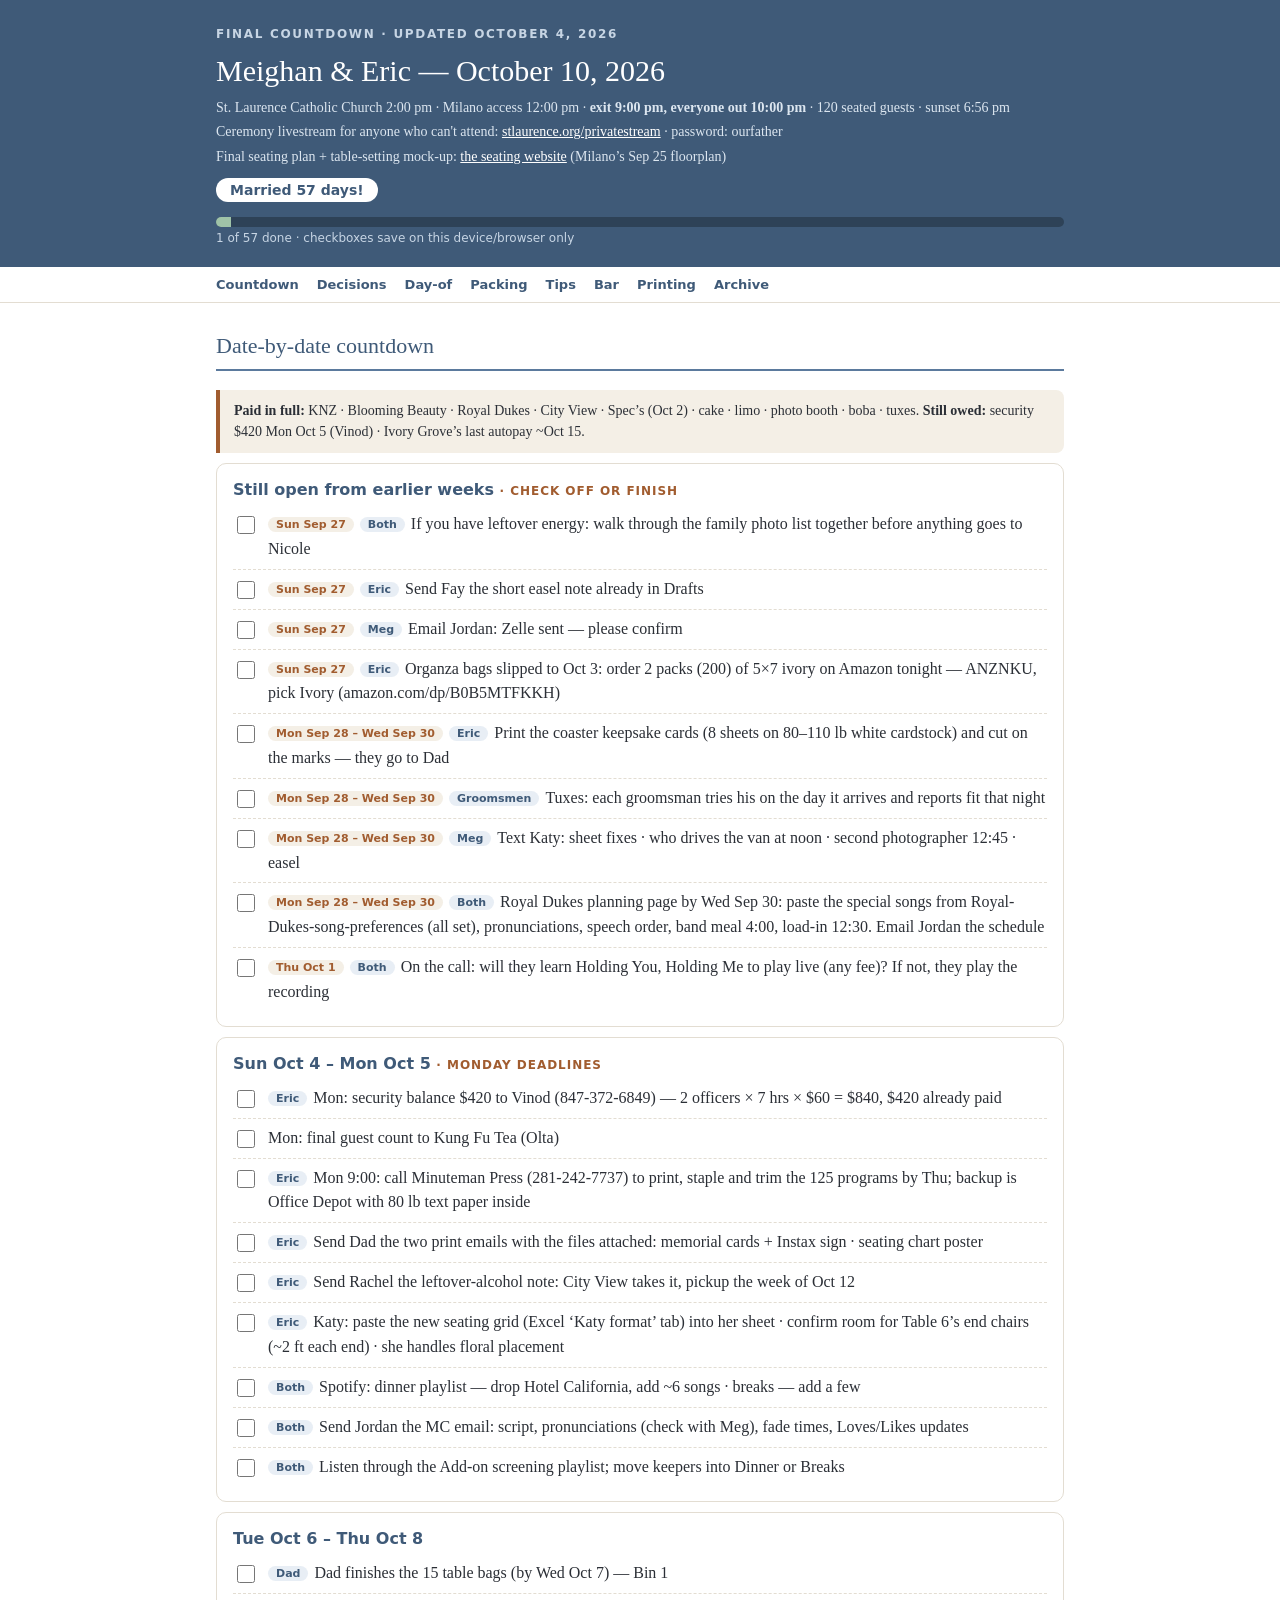
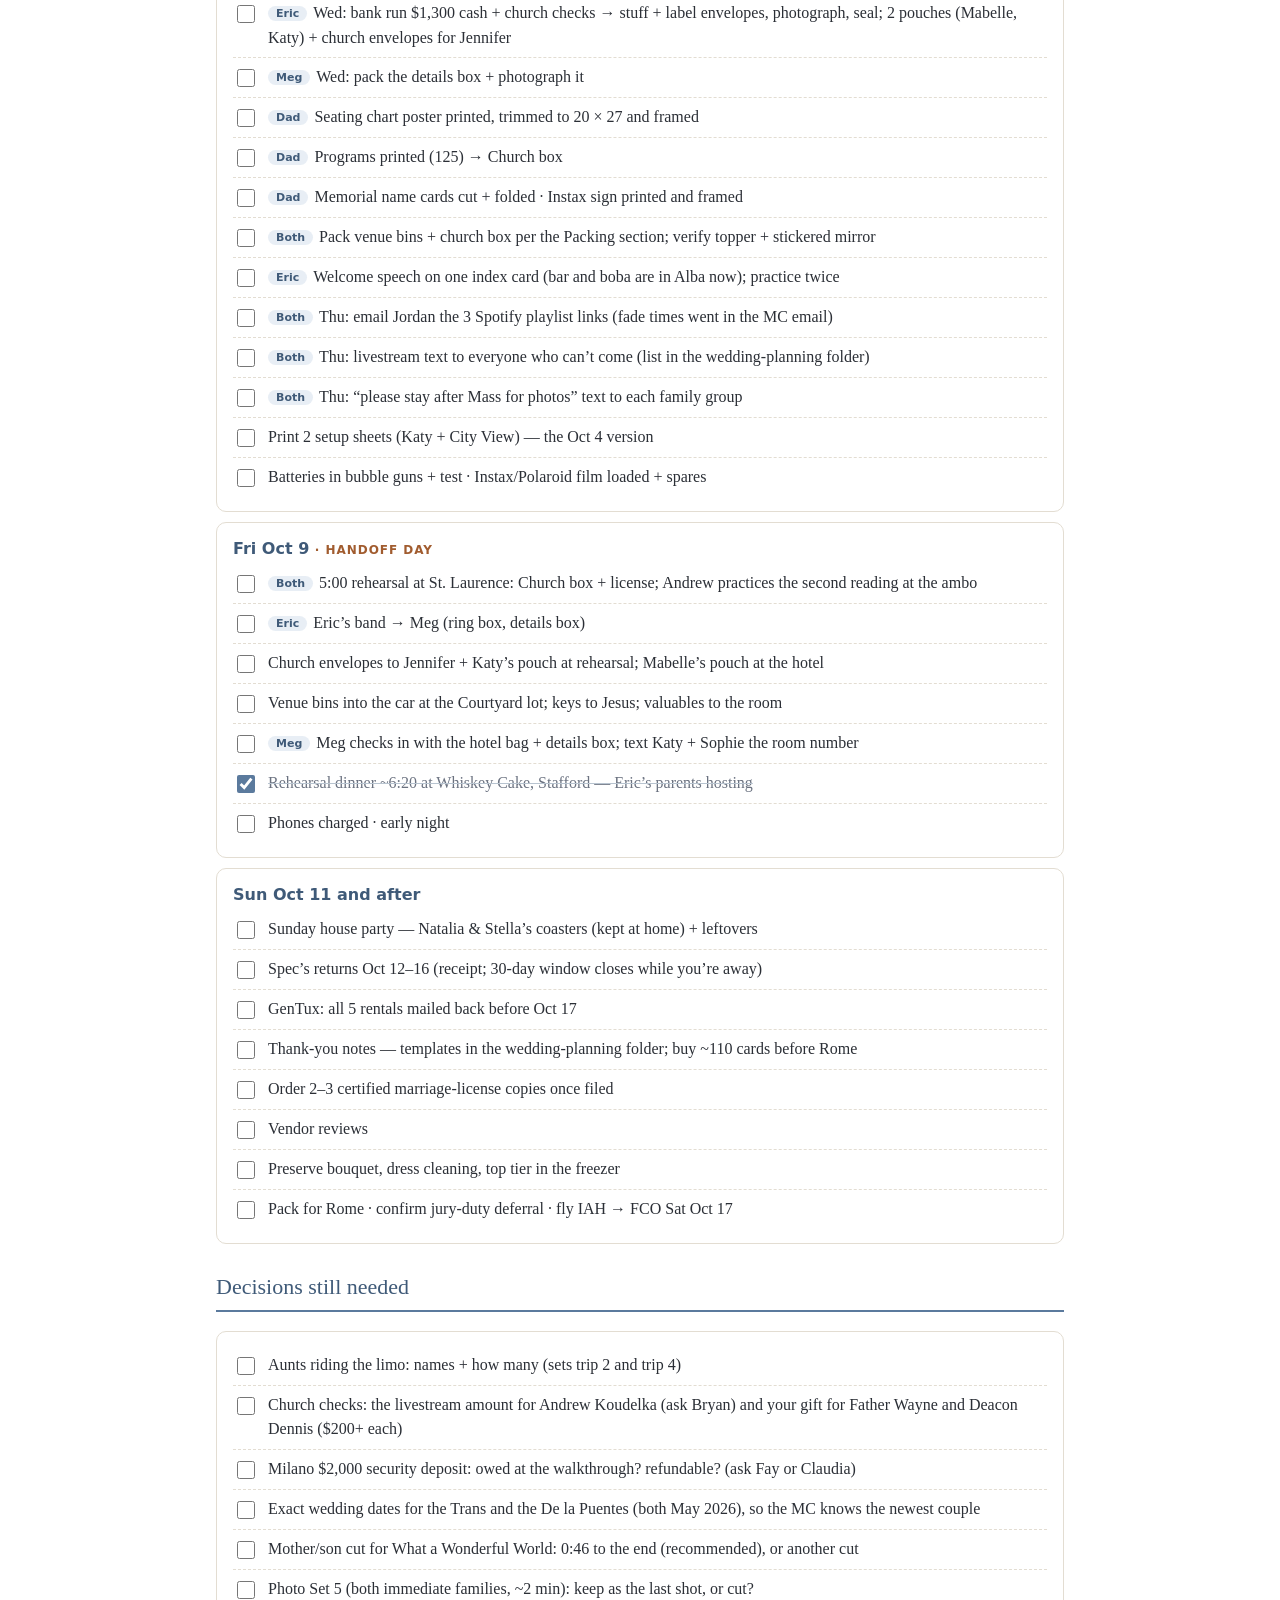
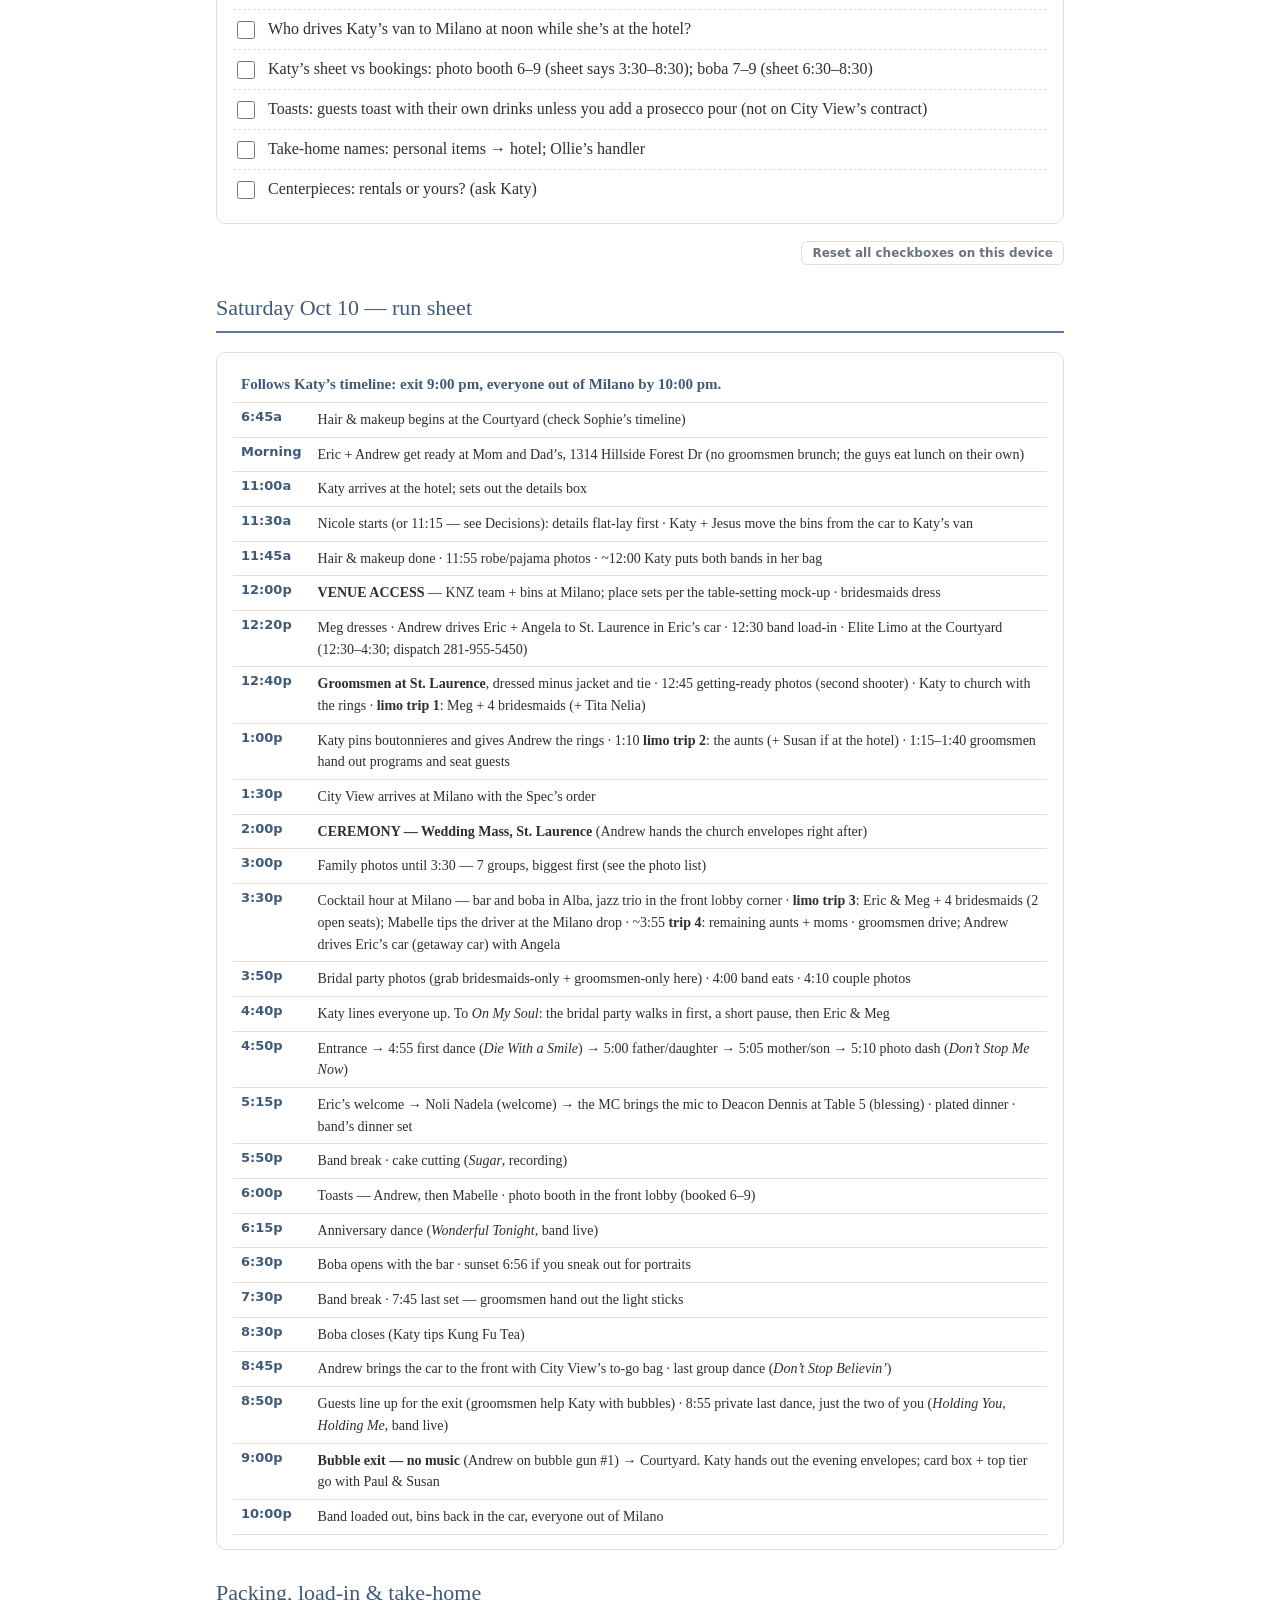
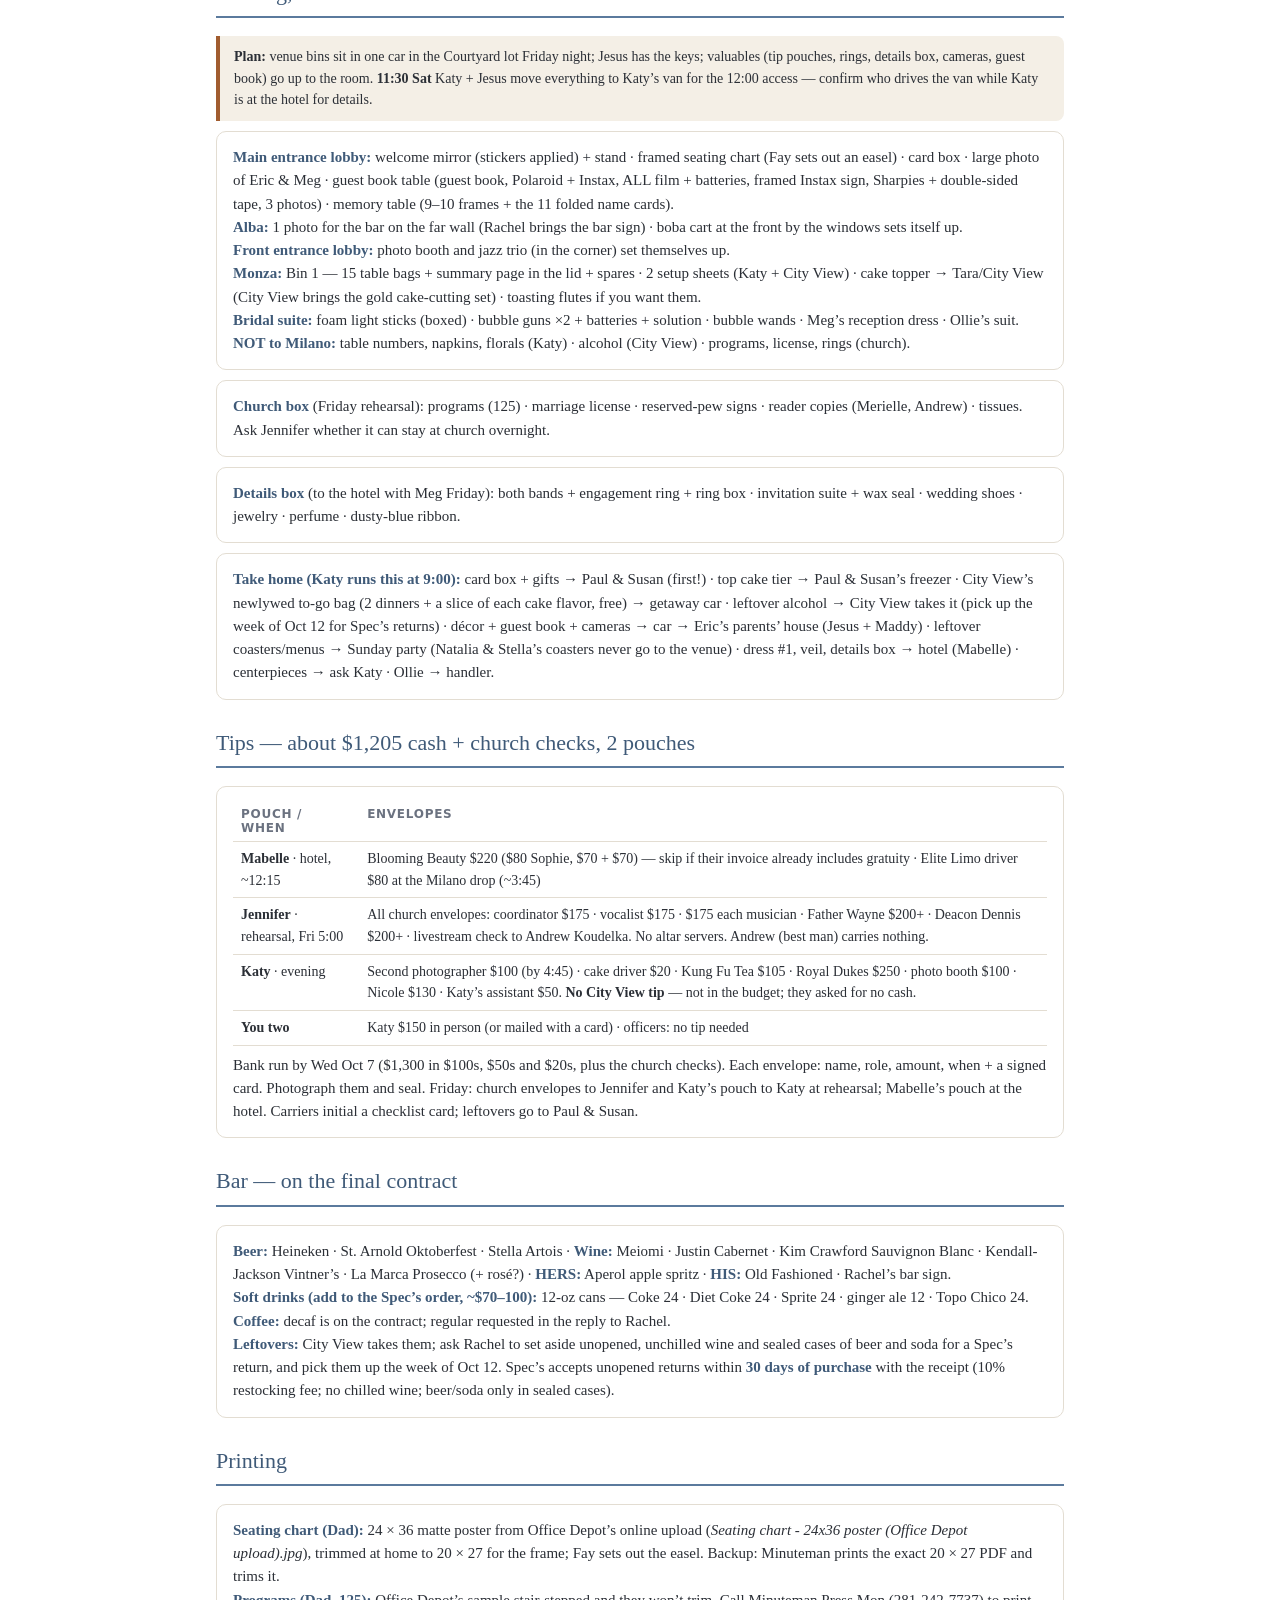
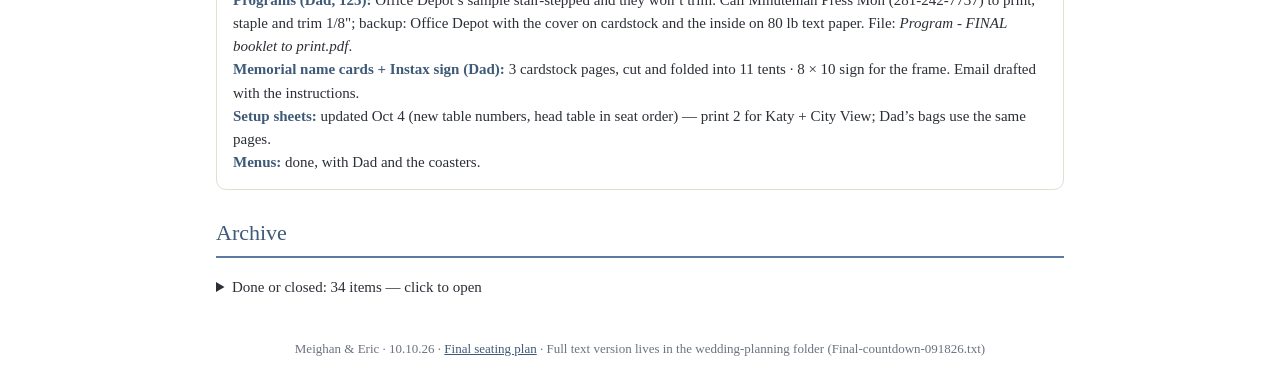
==== countdown.html @ ff3d7d37 "Countdown: entrance in two parts; Noli then Deacon Dennis for the blessing. Co-authored-by: Cursor <" ====
<!doctype html>
<html lang="en">
<head>
<meta charset="utf-8">
<meta name="viewport" content="width=device-width, initial-scale=1">
<meta name="robots" content="noindex">
<title>Final Countdown · Meighan &amp; Eric · 10.10.26</title>
<style>
:root{--blue:#5b7a9d;--blue-d:#3f5a78;--blue-l:#e8eef5;--ink:#2b2f36;--mut:#6b7280;--bg:#fff;--card:#fff;--ok:#3e7d55;--warn:#a15c2f;--line:#e3ddd2}
*{box-sizing:border-box}
body{margin:0;font:16px/1.55 Georgia,'Times New Roman',serif;color:var(--ink);background:var(--bg)}
.wrap{max-width:880px;margin:0 auto;padding:0 16px}
header{background:var(--blue-d);color:#fff;padding:28px 0 22px}
header .eyebrow{font:600 12px/1 system-ui,sans-serif;letter-spacing:.14em;text-transform:uppercase;color:#c7d5e4}
header h1{margin:.25em 0 .1em;font-weight:normal;font-size:30px}
header p{margin:.2em 0;color:#dce6f0;font-size:14px}
header a{color:#fff}
.days{display:inline-block;background:#fff;color:var(--blue-d);border-radius:20px;padding:4px 14px;font:700 14px system-ui,sans-serif;margin-top:8px}
.progress{background:#2e4257;border-radius:8px;height:10px;margin-top:14px;overflow:hidden}
.progress i{display:block;height:100%;background:#9fc3a8;width:0;transition:width .3s}
.pnote{font:12px system-ui,sans-serif;color:#c7d5e4;margin-top:4px}
nav{position:sticky;top:0;background:#fff;border-bottom:1px solid var(--line);z-index:5;overflow-x:auto;white-space:nowrap}
nav .wrap{display:flex;gap:18px;padding:10px 16px}
nav a{font:600 13px system-ui,sans-serif;color:var(--blue-d);text-decoration:none}
section{margin:26px 0}
h2{font-weight:normal;font-size:22px;color:var(--blue-d);border-bottom:2px solid var(--blue);padding-bottom:6px}
h2 .due{font:600 12px system-ui,sans-serif;color:var(--mut);margin-left:8px;letter-spacing:.05em}
.card{background:var(--card);border:1px solid var(--line);border-radius:10px;padding:14px 16px;margin:10px 0}
.item{display:flex;gap:10px;align-items:flex-start;padding:7px 0;border-bottom:1px dashed var(--line)}
.item:last-child{border-bottom:0}
.item input{margin-top:4px;width:18px;height:18px;accent-color:var(--blue);flex:none}
.item label{cursor:pointer}
.item.done label{color:var(--mut);text-decoration:line-through;text-decoration-color:#b8c4d0}
.item .who{display:inline-block;background:var(--blue-l);color:var(--blue-d);font:600 11px system-ui,sans-serif;border-radius:10px;padding:1px 8px;margin-right:6px;vertical-align:1px}
.info{font-size:15px}
.info b{color:var(--blue-d)}
.note{background:#f4efe6;border-left:4px solid var(--warn);padding:10px 14px;border-radius:0 8px 8px 0;font-size:14px;margin:10px 0}
.resolved{color:var(--ok);font-weight:600}
table{width:100%;border-collapse:collapse;font-size:14px}
td,th{text-align:left;padding:6px 8px;border-bottom:1px solid var(--line);vertical-align:top}
th{font:600 12px system-ui,sans-serif;text-transform:uppercase;letter-spacing:.06em;color:var(--mut)}
.time{font:700 13px system-ui,sans-serif;color:var(--blue-d);white-space:nowrap}
footer{margin:40px 0 30px;color:var(--mut);font-size:13px;text-align:center}
footer a{color:var(--blue-d)}
.reset{font:600 12px system-ui,sans-serif;color:var(--mut);background:none;border:1px solid var(--line);border-radius:6px;padding:4px 10px;cursor:pointer}
@media print{nav,.reset{display:none}body{background:#fff}}
</style>
</head>
<body>
<header><div class="wrap">
<div class="eyebrow">Final countdown · updated October 4, 2026</div>
<h1>Meighan &amp; Eric — October 10, 2026</h1>
<p>St. Laurence Catholic Church 2:00 pm · Milano access 12:00 pm · <b>exit 9:00 pm, everyone out 10:00 pm</b> · 120 seated guests · sunset 6:56 pm</p>
<p>Ceremony livestream for anyone who can't attend: <a href="http://stlaurence.org/privatestream">stlaurence.org/privatestream</a> · password: ourfather</p>
<p>Final seating plan + table-setting mock-up: <a href="index.html">the seating website</a> (Milano’s Sep 25 floorplan)</p>
<div class="days" id="days"></div>
<div class="progress"><i id="bar"></i></div>
<div class="pnote" id="pnote">Checkboxes save on THIS device/browser only — Eric and Meg each keep their own copy.</div>
</div></header>
<nav><div class="wrap">
<a href="#countdown">Countdown</a><a href="#open">Decisions</a><a href="#dayof">Day-of</a><a href="#packing">Packing</a><a href="#tips">Tips</a><a href="#bar">Bar</a><a href="#printing">Printing</a><a href="#archive">Archive</a>
</div></nav>
<main class="wrap">

<section id="countdown"><h2>Date-by-date countdown</h2>
<div class="note"><b>Paid in full:</b> KNZ · Blooming Beauty · Royal Dukes · City View · Spec’s (Oct 2) · cake · limo · photo booth · boba · tuxes. <b>Still owed:</b> security $420 Mon Oct 5 (Vinod) · Ivory Grove’s last autopay ~Oct 15.</div>
<div id="checklists"></div></section>

<section id="open"><h2>Decisions still needed</h2><div class="card" id="openItems"></div>
<p style="text-align:right"><button class="reset" id="reset">Reset all checkboxes on this device</button></p>
</section>

<section id="dayof"><h2>Saturday Oct 10 — run sheet</h2><div class="card"><table>
<tr><td colspan="2" class="info"><b>Follows Katy’s timeline: exit 9:00 pm, everyone out of Milano by 10:00 pm.</b></td></tr>
<tr><td class="time">6:45a</td><td>Hair &amp; makeup begins at the Courtyard (check Sophie’s timeline)</td></tr>
<tr><td class="time">Morning</td><td>Eric + Andrew get ready at Mom and Dad’s, 1314 Hillside Forest Dr (no groomsmen brunch; the guys eat lunch on their own)</td></tr>
<tr><td class="time">11:00a</td><td>Katy arrives at the hotel; sets out the details box</td></tr>
<tr><td class="time">11:30a</td><td>Nicole starts (or 11:15 — see Decisions): details flat-lay first · Katy + Jesus move the bins from the car to Katy’s van</td></tr>
<tr><td class="time">11:45a</td><td>Hair &amp; makeup done · 11:55 robe/pajama photos · ~12:00 Katy puts both bands in her bag</td></tr>
<tr><td class="time">12:00p</td><td><b>VENUE ACCESS</b> — KNZ team + bins at Milano; place sets per the table-setting mock-up · bridesmaids dress</td></tr>
<tr><td class="time">12:20p</td><td>Meg dresses · Andrew drives Eric + Angela to St. Laurence in Eric’s car · 12:30 band load-in · Elite Limo at the Courtyard (12:30–4:30; dispatch 281-955-5450)</td></tr>
<tr><td class="time">12:40p</td><td><b>Groomsmen at St. Laurence</b>, dressed minus jacket and tie · 12:45 getting-ready photos (second shooter) · Katy to church with the rings · <b>limo trip 1</b>: Meg + 4 bridesmaids (+ Tita Nelia)</td></tr>
<tr><td class="time">1:00p</td><td>Katy pins boutonnieres and gives Andrew the rings · 1:10 <b>limo trip 2</b>: the aunts (+ Susan if at the hotel) · 1:15–1:40 groomsmen hand out programs and seat guests</td></tr>
<tr><td class="time">1:30p</td><td>City View arrives at Milano with the Spec’s order</td></tr>
<tr><td class="time">2:00p</td><td><b>CEREMONY — Wedding Mass, St. Laurence</b> (Andrew hands the church envelopes right after)</td></tr>
<tr><td class="time">3:00p</td><td>Family photos until 3:30 — 7 groups, biggest first (see the photo list)</td></tr>
<tr><td class="time">3:30p</td><td>Cocktail hour at Milano — bar and boba in Alba, jazz trio in the front lobby corner · <b>limo trip 3</b>: Eric &amp; Meg + 4 bridesmaids (2 open seats); Mabelle tips the driver at the Milano drop · ~3:55 <b>trip 4</b>: remaining aunts + moms · groomsmen drive; Andrew drives Eric’s car (getaway car) with Angela</td></tr>
<tr><td class="time">3:50p</td><td>Bridal party photos (grab bridesmaids-only + groomsmen-only here) · 4:00 band eats · 4:10 couple photos</td></tr>
<tr><td class="time">4:40p</td><td>Katy lines everyone up. To <i>On My Soul</i>: the bridal party walks in first, a short pause, then Eric &amp; Meg</td></tr>
<tr><td class="time">4:50p</td><td>Entrance → 4:55 first dance (<i>Die With a Smile</i>) → 5:00 father/daughter → 5:05 mother/son → 5:10 photo dash (<i>Don’t Stop Me Now</i>)</td></tr>
<tr><td class="time">5:15p</td><td>Eric’s welcome → Noli Nadela (welcome) → the MC brings the mic to Deacon Dennis at Table 5 (blessing) · plated dinner · band’s dinner set</td></tr>
<tr><td class="time">5:50p</td><td>Band break · cake cutting (<i>Sugar</i>, recording)</td></tr>
<tr><td class="time">6:00p</td><td>Toasts — Andrew, then Mabelle · photo booth in the front lobby (booked 6–9)</td></tr>
<tr><td class="time">6:15p</td><td>Anniversary dance (<i>Wonderful Tonight</i>, band live)</td></tr>
<tr><td class="time">6:30p</td><td>Boba opens with the bar · sunset 6:56 if you sneak out for portraits</td></tr>
<tr><td class="time">7:30p</td><td>Band break · 7:45 last set — groomsmen hand out the light sticks</td></tr>
<tr><td class="time">8:30p</td><td>Boba closes (Katy tips Kung Fu Tea)</td></tr>
<tr><td class="time">8:45p</td><td>Andrew brings the car to the front with City View’s to-go bag · last group dance (<i>Don’t Stop Believin’</i>)</td></tr>
<tr><td class="time">8:50p</td><td>Guests line up for the exit (groomsmen help Katy with bubbles) · 8:55 private last dance, just the two of you (<i>Holding You, Holding Me</i>, band live)</td></tr>
<tr><td class="time">9:00p</td><td><b>Bubble exit — no music</b> (Andrew on bubble gun #1) → Courtyard. Katy hands out the evening envelopes; card box + top tier go with Paul &amp; Susan</td></tr>
<tr><td class="time">10:00p</td><td>Band loaded out, bins back in the car, everyone out of Milano</td></tr>
</table></div></section>

<section id="packing"><h2>Packing, load-in &amp; take-home</h2>
<div class="note"><b>Plan:</b> venue bins sit in one car in the Courtyard lot Friday night; Jesus has the keys; valuables (tip pouches, rings, details box, cameras, guest book) go up to the room. <b>11:30 Sat</b> Katy + Jesus move everything to Katy’s van for the 12:00 access — confirm who drives the van while Katy is at the hotel for details.</div>
<div class="card info"><b>Main entrance lobby:</b> welcome mirror (stickers applied) + stand · framed seating chart (Fay sets out an easel) · card box · large photo of Eric &amp; Meg · guest book table (guest book, Polaroid + Instax, ALL film + batteries, framed Instax sign, Sharpies + double-sided tape, 3 photos) · memory table (9–10 frames + the 11 folded name cards).<br>
<b>Alba:</b> 1 photo for the bar on the far wall (Rachel brings the bar sign) · boba cart at the front by the windows sets itself up.<br>
<b>Front entrance lobby:</b> photo booth and jazz trio (in the corner) set themselves up.<br>
<b>Monza:</b> Bin 1 — 15 table bags + summary page in the lid + spares · 2 setup sheets (Katy + City View) · cake topper → Tara/City View (City View brings the gold cake-cutting set) · toasting flutes if you want them.<br>
<b>Bridal suite:</b> foam light sticks (boxed) · bubble guns ×2 + batteries + solution · bubble wands · Meg’s reception dress · Ollie’s suit.<br>
<b>NOT to Milano:</b> table numbers, napkins, florals (Katy) · alcohol (City View) · programs, license, rings (church).</div>
<div class="card info"><b>Church box</b> (Friday rehearsal): programs (125) · marriage license · reserved-pew signs · reader copies (Merielle, Andrew) · tissues. Ask Jennifer whether it can stay at church overnight.</div>
<div class="card info"><b>Details box</b> (to the hotel with Meg Friday): both bands + engagement ring + ring box · invitation suite + wax seal · wedding shoes · jewelry · perfume · dusty-blue ribbon.</div>
<div class="card info"><b>Take home (Katy runs this at 9:00):</b> card box + gifts → Paul &amp; Susan (first!) · top cake tier → Paul &amp; Susan’s freezer · City View’s newlywed to-go bag (2 dinners + a slice of each cake flavor, free) → getaway car · leftover alcohol → City View takes it (pick up the week of Oct 12 for Spec’s returns) · décor + guest book + cameras → car → Eric’s parents’ house (Jesus + Maddy) · leftover coasters/menus → Sunday party (Natalia &amp; Stella’s coasters never go to the venue) · dress #1, veil, details box → hotel (Mabelle) · centerpieces → ask Katy · Ollie → handler.</div>
</section>

<section id="tips"><h2>Tips — about $1,205 cash + church checks, 2 pouches</h2>
<div class="card"><table>
<tr><th>Pouch / when</th><th>Envelopes</th></tr>
<tr><td><b>Mabelle</b> · hotel, ~12:15</td><td>Blooming Beauty $220 ($80 Sophie, $70 + $70) — skip if their invoice already includes gratuity · Elite Limo driver $80 at the Milano drop (~3:45)</td></tr>
<tr><td><b>Jennifer</b> · rehearsal, Fri 5:00</td><td>All church envelopes: coordinator $175 · vocalist $175 · $175 each musician · Father Wayne $200+ · Deacon Dennis $200+ · livestream check to Andrew Koudelka. No altar servers. Andrew (best man) carries nothing.</td></tr>
<tr><td><b>Katy</b> · evening</td><td>Second photographer $100 (by 4:45) · cake driver $20 · Kung Fu Tea $105 · Royal Dukes $250 · photo booth $100 · Nicole $130 · Katy’s assistant $50. <b>No City View tip</b> — not in the budget; they asked for no cash.</td></tr>
<tr><td><b>You two</b></td><td>Katy $150 in person (or mailed with a card) · officers: no tip needed</td></tr>
</table>
<p class="info" style="margin:8px 0 0">Bank run by Wed Oct 7 ($1,300 in $100s, $50s and $20s, plus the church checks). Each envelope: name, role, amount, when + a signed card. Photograph them and seal. Friday: church envelopes to Jennifer and Katy’s pouch to Katy at rehearsal; Mabelle’s pouch at the hotel. Carriers initial a checklist card; leftovers go to Paul &amp; Susan.</p></div>
</section>

<section id="bar"><h2>Bar — on the final contract</h2>
<div class="card info"><b>Beer:</b> Heineken · St. Arnold Oktoberfest · Stella Artois · <b>Wine:</b> Meiomi · Justin Cabernet · Kim Crawford Sauvignon Blanc · Kendall-Jackson Vintner’s · La Marca Prosecco (+ rosé?) · <b>HERS:</b> Aperol apple spritz · <b>HIS:</b> Old Fashioned · Rachel’s bar sign.<br>
<b>Soft drinks (add to the Spec’s order, ~$70–100):</b> 12-oz cans — Coke 24 · Diet Coke 24 · Sprite 24 · ginger ale 12 · Topo Chico 24.<br>
<b>Coffee:</b> decaf is on the contract; regular requested in the reply to Rachel.<br>
<b>Leftovers:</b> City View takes them; ask Rachel to set aside unopened, unchilled wine and sealed cases of beer and soda for a Spec’s return, and pick them up the week of Oct 12. Spec’s accepts unopened returns within <b>30 days of purchase</b> with the receipt (10% restocking fee; no chilled wine; beer/soda only in sealed cases).</div>
</section>

<section id="printing"><h2>Printing</h2>
<div class="card info">
<b>Seating chart (Dad):</b> 24 × 36 matte poster from Office Depot’s online upload (<i>Seating chart - 24x36 poster (Office Depot upload).jpg</i>), trimmed at home to 20 × 27 for the frame; Fay sets out the easel. Backup: Minuteman prints the exact 20 × 27 PDF and trims it.<br>
<b>Programs (Dad, 125):</b> Office Depot’s sample stair-stepped and they won’t trim. Call Minuteman Press Mon (281-242-7737) to print, staple and trim 1/8"; backup: Office Depot with the cover on cardstock and the inside on 80 lb text paper. File: <i>Program - FINAL booklet to print.pdf</i>.<br>
<b>Memorial name cards + Instax sign (Dad):</b> 3 cardstock pages, cut and folded into 11 tents · 8 × 10 sign for the frame. Email drafted with the instructions.<br>
<b>Setup sheets:</b> updated Oct 4 (new table numbers, head table in seat order) — print 2 for Katy + City View; Dad’s bags use the same pages.<br>
<b>Menus:</b> done, with Dad and the coasters.
</div></section>

<section id="archive"><h2>Archive</h2><div id="archiveHost"></div></section>

</main>
<footer>Meighan &amp; Eric · 10.10.26 · <a href="index.html">Final seating plan</a> · Full text version lives in the wedding-planning folder (Final-countdown-091826.txt)</footer>
<script>
const SECTIONS=[
{id:"done",title:"Done by Sep 27",archived:true,items:[
 {id:"lic",t:"Marriage license in hand (Church box)",done:true},
 {id:"meals",t:"Meals locked: 75 beef · 38 chicken · 3 veg · 1 vegan · 1 kids · 2 couple = 120",done:true},
 {id:"cvcfinal",t:"City View final contract received (Sep 24)",done:true},
 {id:"knzpay",t:"KNZ paid $1,873.38 (Sep 21)",done:true},
 {id:"bbpay",t:"Blooming Beauty paid in full (Sep 21)",done:true},
 {id:"rdpay",t:"Royal Dukes paid — Meg sent $5,426 by Zelle (Sep 26)",done:true},
 {id:"jordan",t:"Royal Dukes final call booked: Thu Oct 1, 4:00 pm",done:true},
 {id:"tux",t:"Tuxes shipped Fri Sep 25",done:true},
 {id:"menusprint",t:"Menus printed (at Katy’s, coming to Eric)",done:true},
 {id:"endtime",t:"End time settled: exit 9:00, out 10:00",done:true},
 {id:"floor",t:"Fay’s Sep 25 floorplan matches our tables; seating site finalized with the table-setting mock-up",done:true},
 {id:"firstdance",t:"First dance: Die With a Smile (Lady Gaga & Bruno Mars)",done:true},
 {id:"bubble",t:"Bubble exit: after the private last dance, no music",done:true},
 {id:"entrance",t:"Entrance: whole bridal party + Eric & Meg together as one group to On My Soul",done:true},
 {id:"songsset",t:"Songs set: Don’t Stop Me Now (photo dash) · Sugar (cake) · Wonderful Tonight (anniversary) · Don’t Stop Believin’ (last group dance) · Holding You, Holding Me (private last dance, band live)",done:true}]},
{id:"sun",title:"Sun Sep 27",archived:true,items:[
 {id:"progspacing",t:"Program in Canva: fix the spacing",who:"Eric",done:true},
 {id:"progprayer",t:"Program in Canva: swap in the new Universal Prayer",who:"Eric",done:true},
 {id:"progmemorial",t:"Program in Canva: add the memorial on the last page",who:"Eric",done:true},
 {id:"program",t:"Then finish the Canva highlights (pp 12, 14, 17, 20, 23) and typos, re-export, and print 100. FedEx Lake Pointe: 8.5×11 white cardstock, color, double-sided, flip on short edge, score, fold, two staples. Script in Program-print-INSTRUCTIONS.txt — files finished Oct 3; printing moved to this week",who:"Both",done:true},
 {id:"photos",t:"If you have leftover energy: walk through the family photo list together before anything goes to Nicole",who:"Both"},
 {id:"cvcsend",t:"Send the Rachel draft: leftover-alcohol options + attach the place-setting PDF — replaced by this week’s note to Rachel",who:"Both",done:true},
 {id:"fay",t:"Send Fay the short easel note already in Drafts",who:"Eric"},
 {id:"jordanconf",t:"Email Jordan: Zelle sent — please confirm",who:"Meg"},
 {id:"organza",t:"Organza bags slipped to Oct 3: order 2 packs (200) of 5×7 ivory on Amazon tonight — ANZNKU, pick Ivory (amazon.com/dp/B0B5MTFKKH)",who:"Eric"},
 {id:"ifarrive",t:"Only if they show up: menus → Dad with the coasters and his guide · tuxes → try on",who:"Eric",done:true}]},
{id:"w1",title:"Mon Sep 28 – Wed Sep 30",archived:true,items:[
 {id:"menus",t:"Menus → Dad: menus, coasters, organza bags, 15 gallon zip bags, printed setup sheets + sorting guide (he has until Oct 7)",who:"Eric",done:true},
 {id:"tags",t:"Print the coaster keepsake cards (8 sheets on 80–110 lb white cardstock) and cut on the marks — they go to Dad",who:"Eric"},
 {id:"tuxtry",t:"Tuxes: each groomsman tries his on the day it arrives and reports fit that night",who:"Groomsmen"},
 {id:"chartprint",t:"Order the 18 × 24 seating chart print (FedEx, matte) + an 18 × 24 frame — replaced by the 20 × 27 poster plan",who:"Eric",done:true},
 {id:"brunch",t:"Reserve groomsmen brunch Sat Oct 10, 9:00 (Toasted Yolk, 832-532-7336) — closed: no brunch, groomsmen meet at church 12:40",who:"Eric",done:true},
 {id:"elite",t:"Call Elite (281-955-5450): confirm 2 trips each way (bride + bridesmaids, then aunts) and that trip 4 ends by 4:30 — closed (Katy handled it)",who:"Meg",done:true},
 {id:"katytext",t:"Text Katy: sheet fixes · who drives the van at noon · second photographer 12:45 · easel",who:"Meg"},
 {id:"specs",t:"PLACE THE SPEC’S ORDER by Tue Sep 29 — Abel Salas (abelsalas@specsonline.com; backup josem@specsonline.com). Use Rachel’s quantities + sodas + all mixers. Prepay, send Rachel a copy. Ask Abel about returns. — paid Oct 2",who:"Both",done:true},
 {id:"jennifer",t:"Email Jennifer (draft ready; add her address): one kind, Fr. Wayne homily, no altar servers, and send her the new Universal Prayer so Deacon Dennis reads the program version — closed",who:"Both",done:true},
 {id:"rdpage",t:"Royal Dukes planning page by Wed Sep 30: paste the special songs from Royal-Dukes-song-preferences (all set), pronunciations, speech order, band meal 4:00, load-in 12:30. Email Jordan the schedule",who:"Both"},
 {id:"programleftover",t:"If Sunday didn’t finish: leftover program Canva + print 100 — replaced by this week’s program printing",who:"Both",done:true},
 {id:"noli",t:"Call Tito Noli: you welcome + thank; he welcomes for the Nadela family + blessing (toast or not?) — closed",who:"Eric",done:true},
 {id:"stickers",t:"Drop the custom stickers at Kung Fu Tea (promised last week of Sept)",done:true},
 {id:"nicolestart",t:"Decide Nicole’s start (11:15 recommended) and tell Katy + Nicole — closed (Katy handled it)",done:true}]},
{id:"w2",title:"Thu Oct 1",archived:true,items:[
 {id:"rdcall",t:"4:00 PM — call Jordan (713-256-2522). The planning page FREEZES after this call — call held Sep 30",who:"Both",done:true},
 {id:"rdlearn",t:"On the call: will they learn Holding You, Holding Me to play live (any fee)? If not, they play the recording",who:"Both"}]},
{id:"w3",title:"Sun Oct 4 – Mon Oct 5",due:"MONDAY DEADLINES",items:[
 {id:"secpay",t:"Mon: security balance $420 to Vinod (847-372-6849) — 2 officers × 7 hrs × $60 = $840, $420 already paid",who:"Eric"},
 {id:"kftcount",t:"Mon: final guest count to Kung Fu Tea (Olta)"},
 {id:"progcall",t:"Mon 9:00: call Minuteman Press (281-242-7737) to print, staple and trim the 125 programs by Thu; backup is Office Depot with 80 lb text paper inside",who:"Eric"},
 {id:"dademails",t:"Send Dad the two print emails with the files attached: memorial cards + Instax sign · seating chart poster",who:"Eric"},
 {id:"rachelalc",t:"Send Rachel the leftover-alcohol note: City View takes it, pickup the week of Oct 12",who:"Eric"},
 {id:"katygrid",t:"Katy: paste the new seating grid (Excel ‘Katy format’ tab) into her sheet · confirm room for Table 6’s end chairs (~2 ft each end) · she handles floral placement",who:"Eric"},
 {id:"playlistfill",t:"Spotify: dinner playlist — drop Hotel California, add ~6 songs · breaks — add a few",who:"Both"},
 {id:"bandlist",t:"Send Jordan the MC email: script, pronunciations (check with Meg), fade times, Loves/Likes updates",who:"Both"},
 {id:"screen",t:"Listen through the Add-on screening playlist; move keepers into Dinner or Breaks",who:"Both"}]},
{id:"w4",title:"Tue Oct 6 – Thu Oct 8",items:[
 {id:"dadbags",t:"Dad finishes the 15 table bags (by Wed Oct 7) — Bin 1",who:"Dad"},
 {id:"cash",t:"Wed: bank run $1,300 cash + church checks → stuff + label envelopes, photograph, seal; 2 pouches (Mabelle, Katy) + church envelopes for Jennifer",who:"Eric"},
 {id:"detailsbox",t:"Wed: pack the details box + photograph it",who:"Meg"},
 {id:"chartpick",t:"Seating chart poster printed, trimmed to 20 × 27 and framed",who:"Dad"},
 {id:"progpick",t:"Programs printed (125) → Church box",who:"Dad"},
 {id:"memprint",t:"Memorial name cards cut + folded · Instax sign printed and framed",who:"Dad"},
 {id:"packbins",t:"Pack venue bins + church box per the Packing section; verify topper + stickered mirror",who:"Both"},
 {id:"speech",t:"Welcome speech on one index card (bar and boba are in Alba now); practice twice",who:"Eric"},
 {id:"jordanfade",t:"Thu: email Jordan the 3 Spotify playlist links (fade times went in the MC email)",who:"Both"},
 {id:"live",t:"Thu: livestream text to everyone who can’t come (list in the wedding-planning folder)",who:"Both"},
 {id:"photostay",t:"Thu: “please stay after Mass for photos” text to each family group",who:"Both"},
 {id:"sheets",t:"Print 2 setup sheets (Katy + City View) — the Oct 4 version"},
 {id:"batteries",t:"Batteries in bubble guns + test · Instax/Polaroid film loaded + spares"}]},
{id:"w5",title:"Fri Oct 9",due:"HANDOFF DAY",items:[
 {id:"rehearsal",t:"5:00 rehearsal at St. Laurence: Church box + license; Andrew practices the second reading at the ambo",who:"Both"},
 {id:"ringtomeg",t:"Eric’s band → Meg (ring box, details box)",who:"Eric"},
 {id:"pouches",t:"Church envelopes to Jennifer + Katy’s pouch at rehearsal; Mabelle’s pouch at the hotel"},
 {id:"carload",t:"Venue bins into the car at the Courtyard lot; keys to Jesus; valuables to the room"},
 {id:"hotelin",t:"Meg checks in with the hotel bag + details box; text Katy + Sophie the room number",who:"Meg"},
 {id:"rehdinner",t:"Rehearsal dinner ~6:20 at Whiskey Cake, Stafford — Eric’s parents hosting",done:true},
 {id:"earlynight",t:"Phones charged · early night"}]},
{id:"w6",title:"Sun Oct 11 and after",items:[
 {id:"houseparty",t:"Sunday house party — Natalia & Stella’s coasters (kept at home) + leftovers"},
 {id:"specsreturn",t:"Spec’s returns Oct 12–16 (receipt; 30-day window closes while you’re away)"},
 {id:"tuxreturn",t:"GenTux: all 5 rentals mailed back before Oct 17"},
 {id:"thanks",t:"Thank-you notes — templates in the wedding-planning folder; buy ~110 cards before Rome"},
 {id:"liccopies",t:"Order 2–3 certified marriage-license copies once filed"},
 {id:"reviews",t:"Vendor reviews"},
 {id:"preserve",t:"Preserve bouquet, dress cleaning, top tier in the freezer"},
 {id:"honeymoon",t:"Pack for Rome · confirm jury-duty deferral · fly IAH → FCO Sat Oct 17"}]}
];
const OPEN=[
 {id:"d15",t:"Aunts riding the limo: names + how many (sets trip 2 and trip 4)"},
 {id:"d16",t:"Church checks: the livestream amount for Andrew Koudelka (ask Bryan) and your gift for Father Wayne and Deacon Dennis ($200+ each)"},
 {id:"d17",t:"Milano $2,000 security deposit: owed at the walkthrough? refundable? (ask Fay or Claudia)"},
 {id:"d18",t:"Exact wedding dates for the Trans and the De la Puentes (both May 2026), so the MC knows the newest couple"},
 {id:"d19",t:"Mother/son cut for What a Wonderful World: 0:46 to the end (recommended), or another cut"},
 {id:"d6",t:"Pronunciations for the MC (Meighan, Vavra, Mabelle, Merielle, Madelynne, Nadela, Ranulfo) — in the Jordan email; Meg checks Merielle, Madelynne, Nadela and Nelia",done:true},
 {id:"d7",t:"Photo Set 5 (both immediate families, ~2 min): keep as the last shot, or cut?"},
 {id:"d8",t:"Nicole’s start: 11:15 (covers a late exit) vs 11:30 — closed (Katy handled it)",done:true},
 {id:"d9",t:"Who drives Katy’s van to Milano at noon while she’s at the hotel?"},
 {id:"d10",t:"Katy’s sheet vs bookings: photo booth 6–9 (sheet says 3:30–8:30); boba 7–9 (sheet 6:30–8:30)"},
 {id:"d11",t:"Toasts: guests toast with their own drinks unless you add a prosecco pour (not on City View’s contract)"},
 {id:"d12",t:"Take-home names: personal items → hotel; Ollie’s handler"},
 {id:"d13",t:"Centerpieces: rentals or yours? (ask Katy)"}];
const KEY="mE-countdown-";
function esc(s){const d=document.createElement('div');d.textContent=s;return d.innerHTML}
// Earlier weeks: unchecked items stay up front; checked ones (and settled decisions) move to the archive.
function isDone(sid,it){const saved=localStorage.getItem(KEY+sid+'-'+it.id);return saved===null?!!it.done:saved==='1';}
function card(sec,items=sec.items,tag=false){return `<div class="card"><h3 style="margin:2px 0 6px;font:600 16px system-ui,sans-serif;color:var(--blue-d)">${sec.title}${sec.due?` <span style="color:var(--warn);font-size:12px;letter-spacing:.08em"> · ${sec.due}</span>`:''}</h3>`+
  items.map(([sid,it,from])=>row(sid,it,tag?from:'')).join('')+`</div>`;}
function render(){
 const old=SECTIONS.filter(s=>s.archived),pairs=s=>s.items.map(it=>[s.id,it,s.title]);
 const carried=old.flatMap(pairs).filter(([sid,it])=>!isDone(sid,it));
 const active=SECTIONS.filter(s=>!s.archived).map(s=>card(s,pairs(s)));
 if(carried.length)active.unshift(card({title:'Still open from earlier weeks',due:'CHECK OFF OR FINISH'},carried,true));
 document.getElementById('checklists').innerHTML=active.join('');
 const archived=old.map(s=>[s,pairs(s).filter(([sid,it])=>isDone(sid,it))]).filter(([,items])=>items.length);
 const settled=OPEN.map(it=>['open',it]).filter(([sid,it])=>isDone(sid,it));
 if(settled.length)archived.push([{title:'Decisions settled'},settled]);
 const count=archived.reduce((n,[,items])=>n+items.length,0);
 document.getElementById('archiveHost').innerHTML=`<details><summary class="info" style="cursor:pointer">Done or closed: ${count} items — click to open</summary>${archived.map(([s,items])=>card(s,items)).join('')}</details>`;
 document.getElementById('openItems').innerHTML=OPEN.map(it=>['open',it]).filter(([sid,it])=>!isDone(sid,it)).map(([sid,it])=>row(sid,it)).join('')||'<p class="info">All decided.</p>';
 document.querySelectorAll('.item input').forEach(cb=>cb.addEventListener('change',e=>{
  localStorage.setItem(KEY+e.target.dataset.k,e.target.checked?'1':'0');
  e.target.closest('.item').classList.toggle('done',e.target.checked);progress();
  if(e.target.closest('[data-moves]'))setTimeout(render,500);}));
 progress();
}
function row(sid,it,from=''){
 const k=sid+'-'+it.id,checked=isDone(sid,it),moves=sid==='open'||SECTIONS.some(s=>s.archived&&s.id===sid);
 return `<div class="item${checked?' done':''}"${moves?' data-moves':''}><input type="checkbox" id="${k}" data-k="${k}" ${checked?'checked':''}><label for="${k}">${from?`<span class="who" style="background:#f4efe6;color:var(--warn)">${esc(from)}</span>`:''}${it.who?`<span class="who">${it.who}</span>`:''}${esc(it.t)}</label></div>`;
}
function progress(){
 const boxes=[...document.querySelectorAll('#checklists .item input, #openItems .item input')];
 const done=boxes.filter(b=>b.checked).length;
 document.getElementById('bar').style.width=(boxes.length?100*done/boxes.length:100)+'%';
 document.getElementById('pnote').textContent=`${done} of ${boxes.length} done · checkboxes save on this device/browser only`;
}
(function(){
 const days=Math.ceil((new Date(2026,9,10)-new Date())/864e5);
 document.getElementById('days').textContent=days>0?days+" days to go":(days===0?"IT'S TODAY":"Married "+(-days)+" days!");
})();
document.getElementById('reset')?.addEventListener('click',()=>{if(confirm('Clear every checkbox on this device?')){Object.keys(localStorage).filter(k=>k.startsWith(KEY)).forEach(k=>localStorage.removeItem(k));render();}});
render();
</script>
</body>
</html>
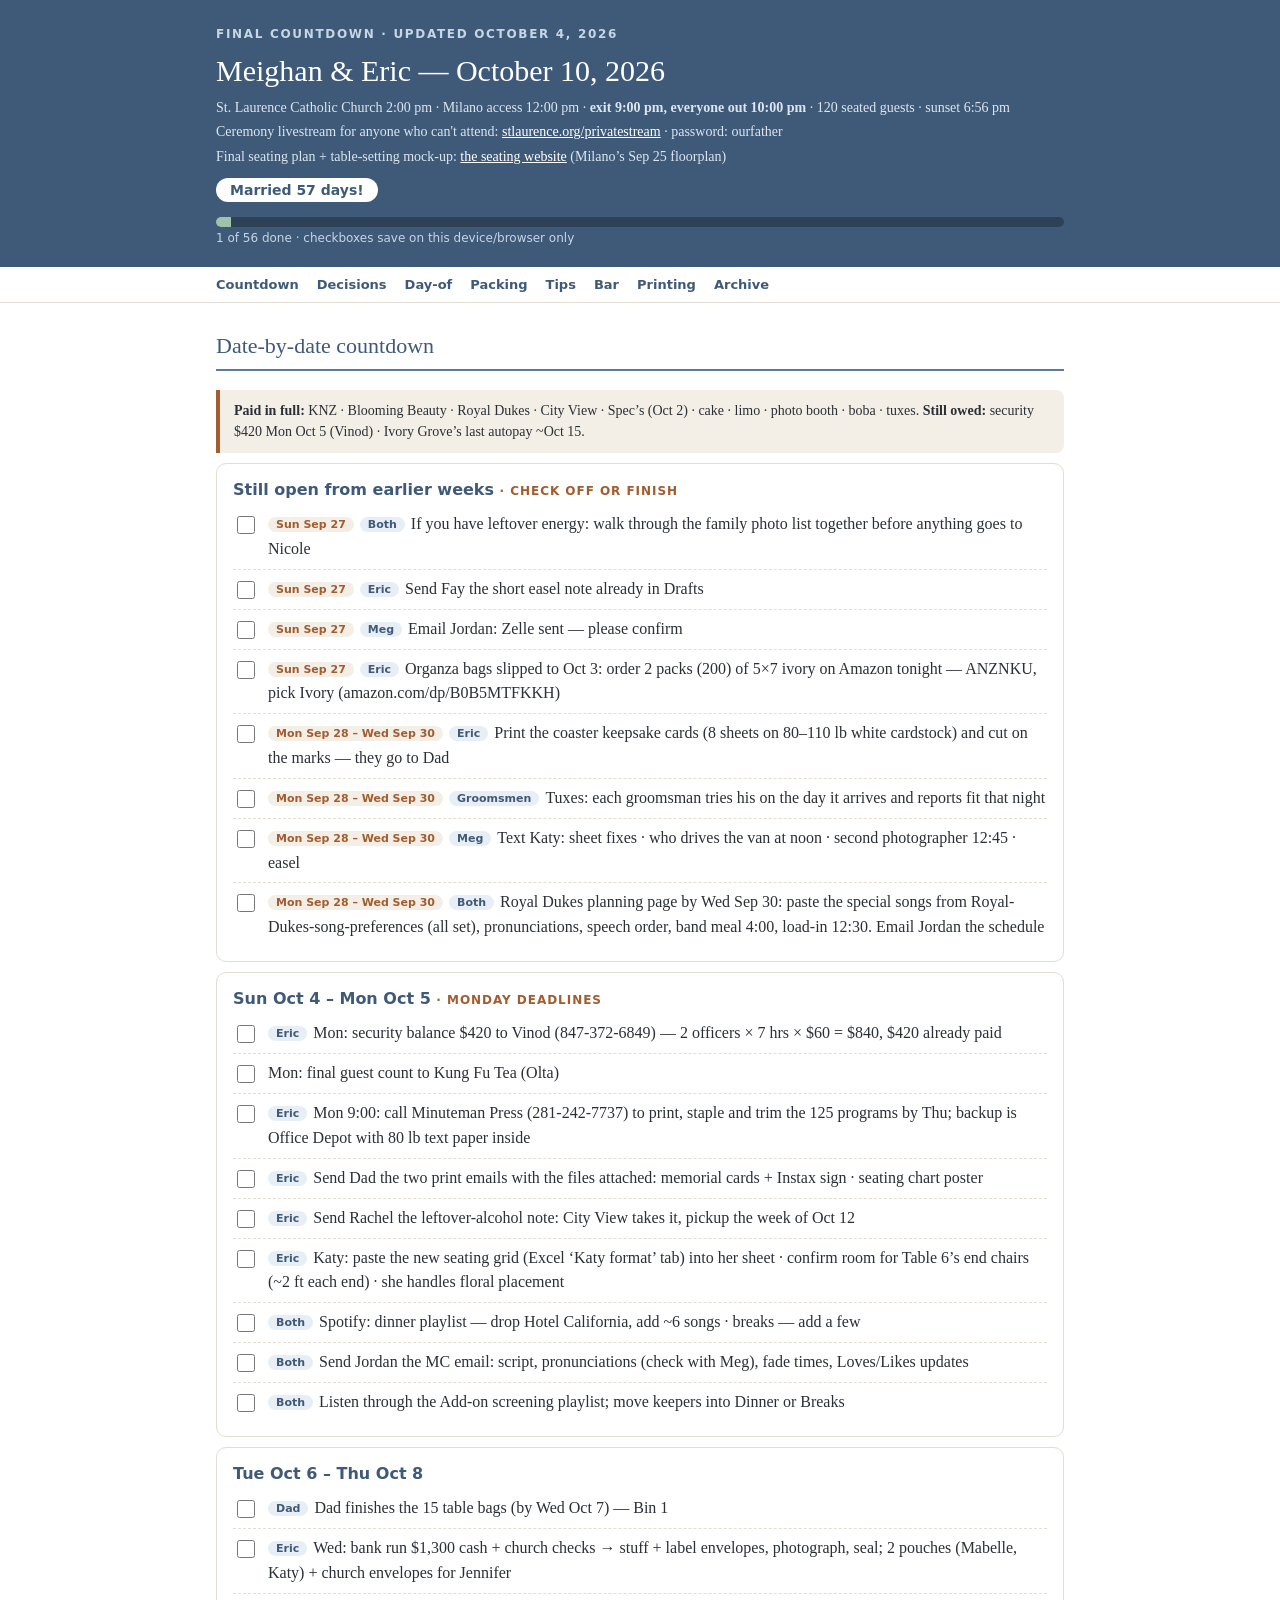
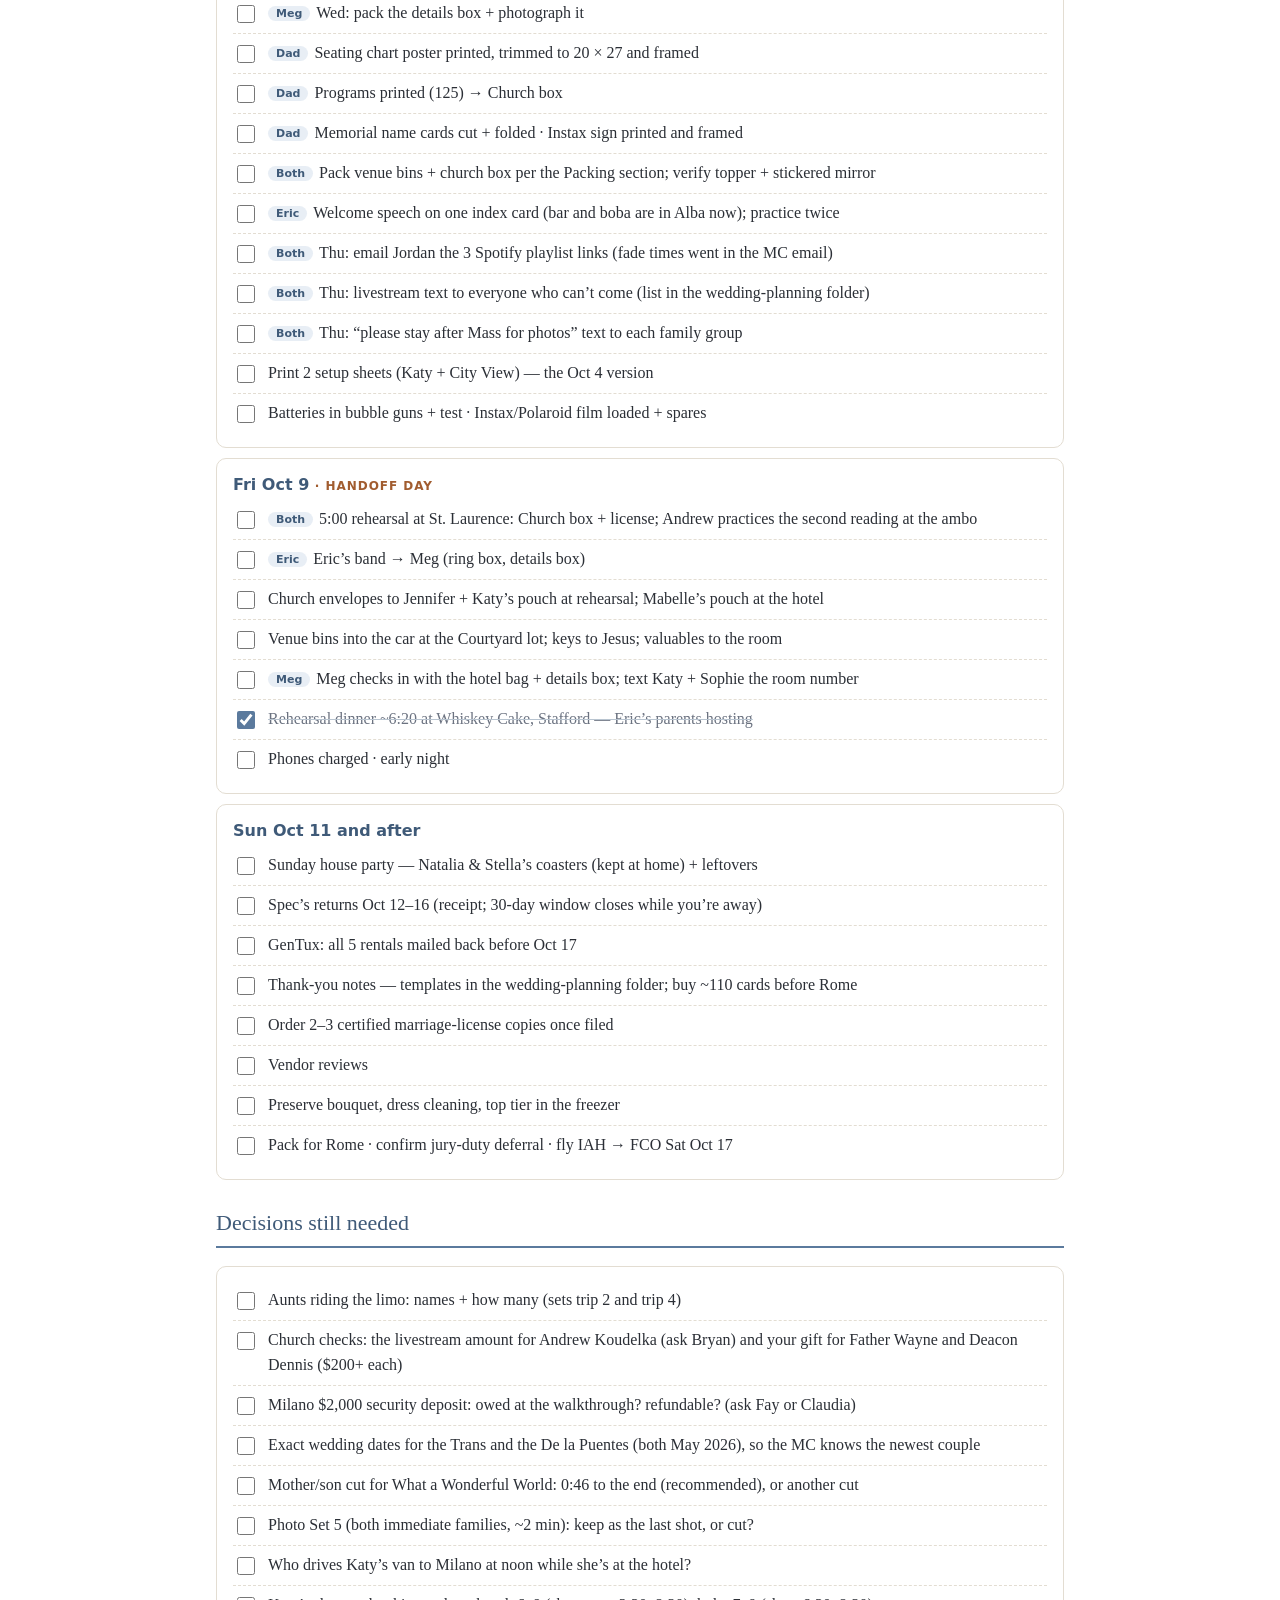
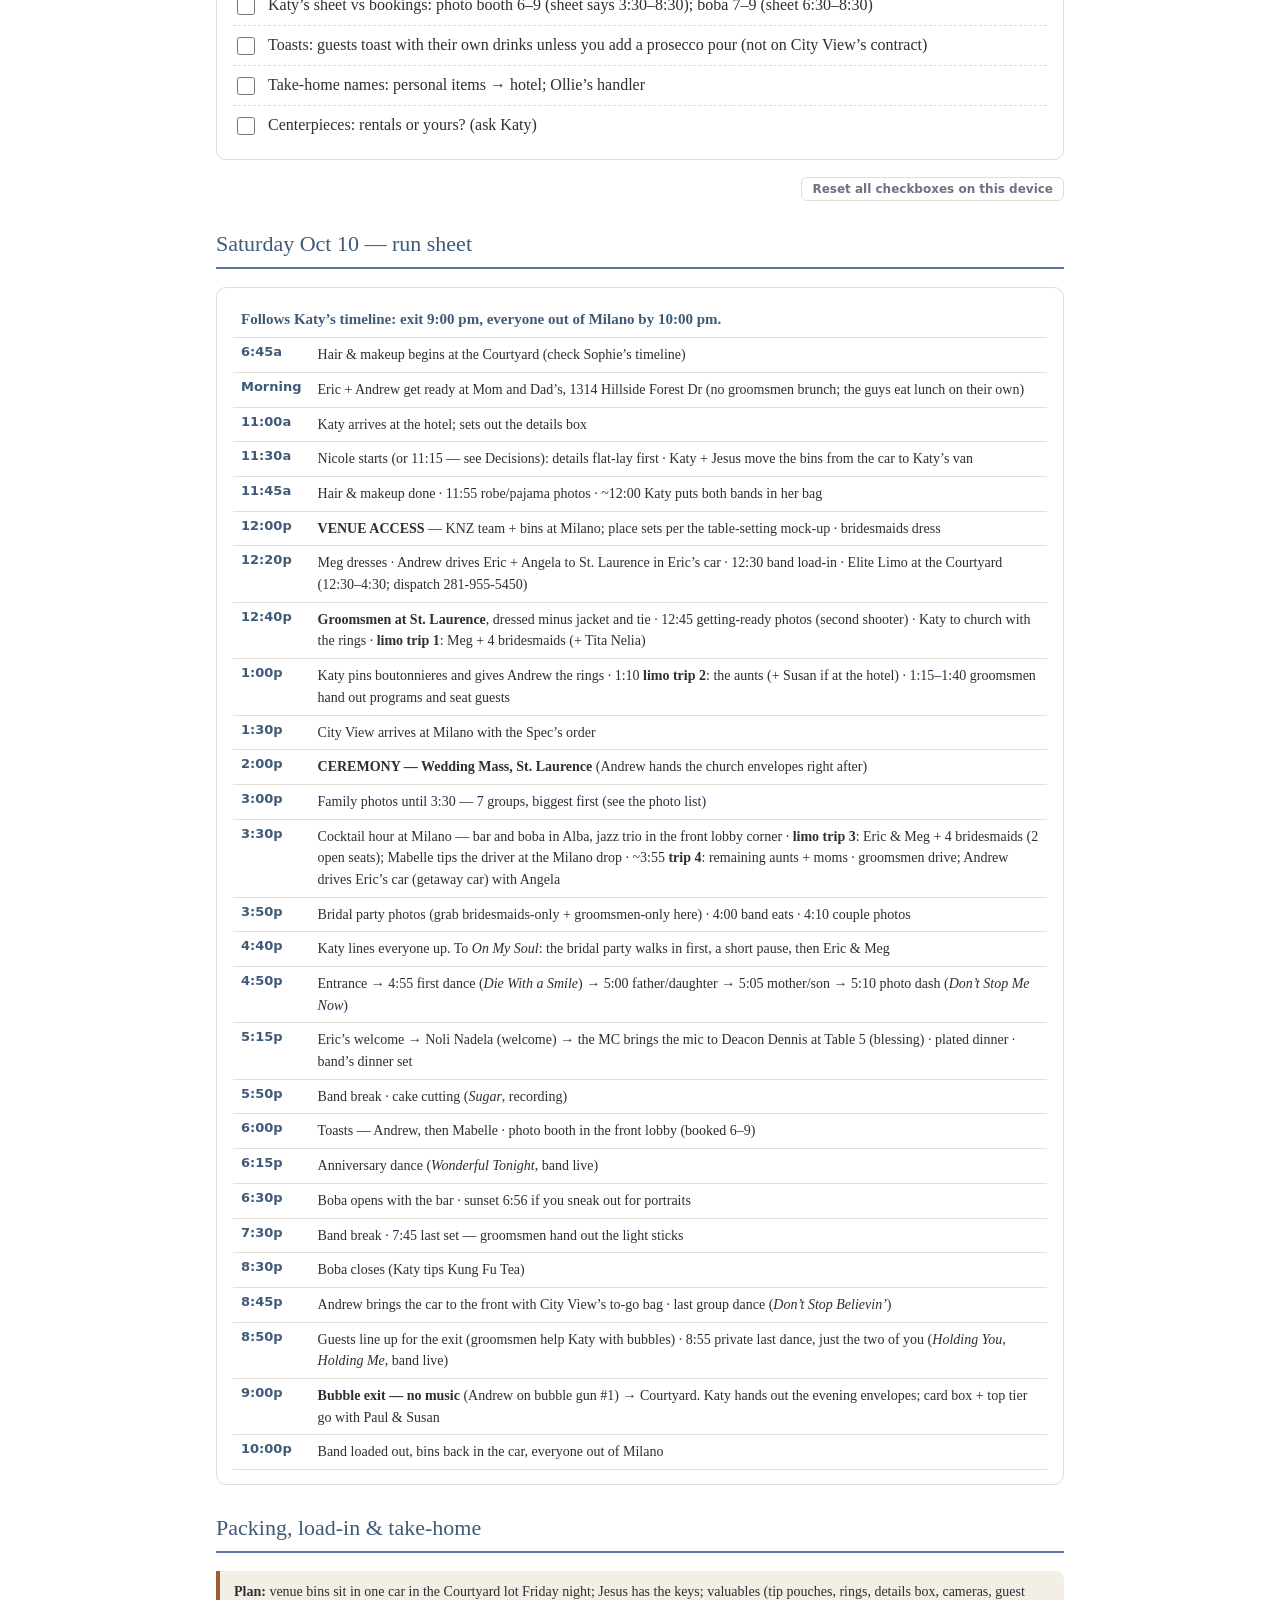
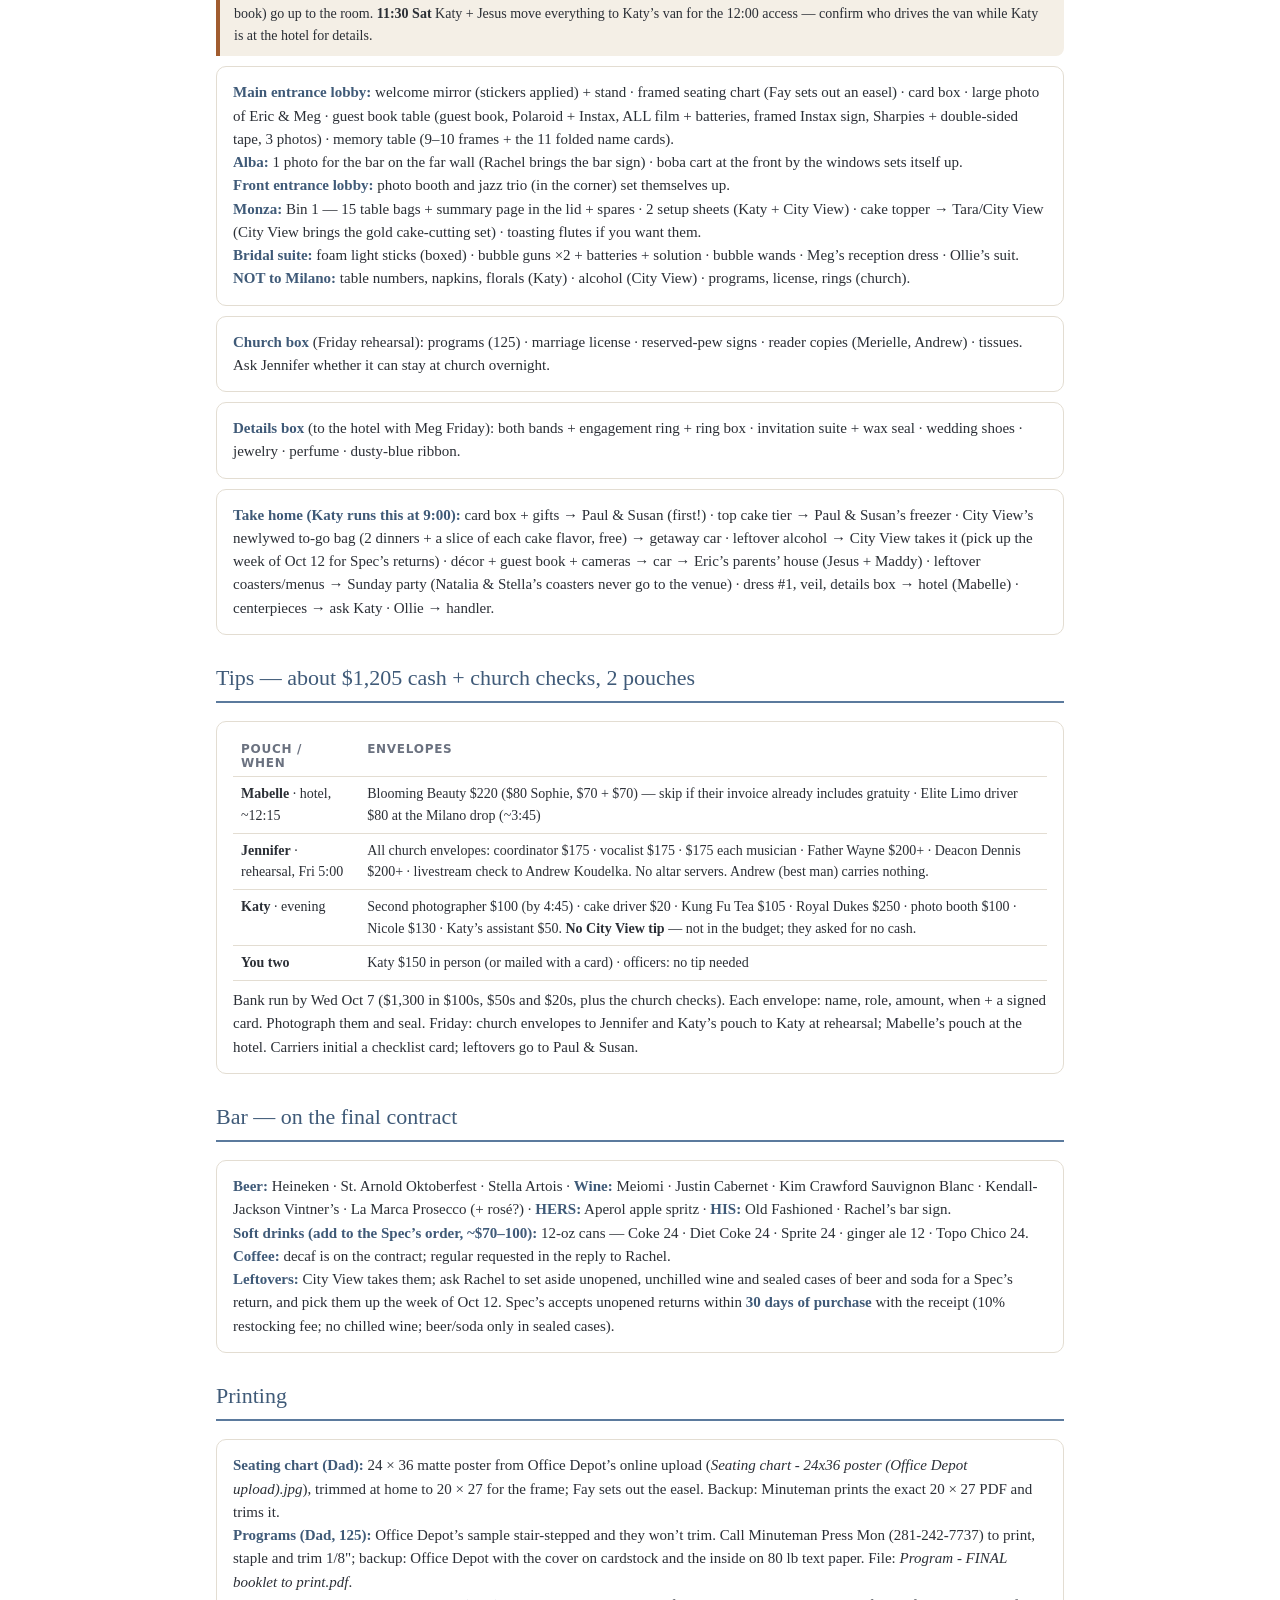
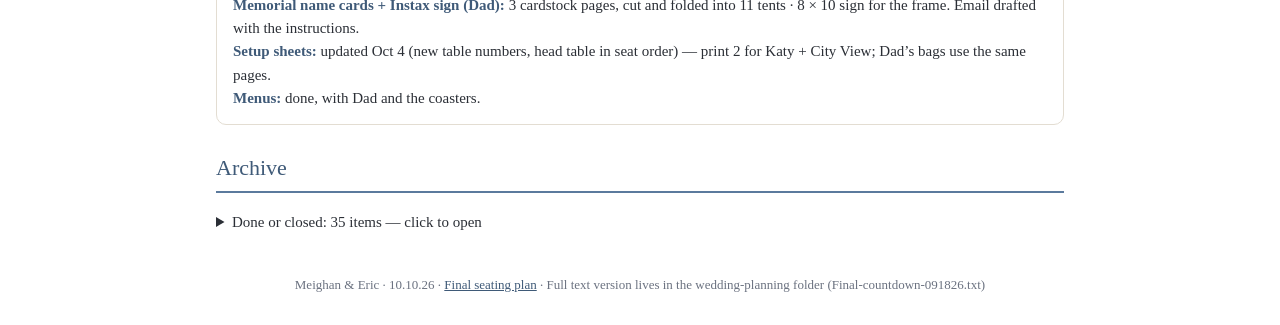
==== commit f88d9bc9: "Countdown: band is learning Holding You, Holding Me. Co-authored-by: Cursor <cursoragent@cursor.com>" ====
--- a/countdown.html
+++ b/countdown.html
@@ -191,7 +191,7 @@
  {id:"nicolestart",t:"Decide Nicole’s start (11:15 recommended) and tell Katy + Nicole — closed (Katy handled it)",done:true}]},
 {id:"w2",title:"Thu Oct 1",archived:true,items:[
  {id:"rdcall",t:"4:00 PM — call Jordan (713-256-2522). The planning page FREEZES after this call — call held Sep 30",who:"Both",done:true},
- {id:"rdlearn",t:"On the call: will they learn Holding You, Holding Me to play live (any fee)? If not, they play the recording",who:"Both"}]},
+ {id:"rdlearn",t:"On the call: will they learn Holding You, Holding Me to play live (any fee)? If not, they play the recording — yes, they’re learning it",who:"Both",done:true}]},
 {id:"w3",title:"Sun Oct 4 – Mon Oct 5",due:"MONDAY DEADLINES",items:[
  {id:"secpay",t:"Mon: security balance $420 to Vinod (847-372-6849) — 2 officers × 7 hrs × $60 = $840, $420 already paid",who:"Eric"},
  {id:"kftcount",t:"Mon: final guest count to Kung Fu Tea (Olta)"},
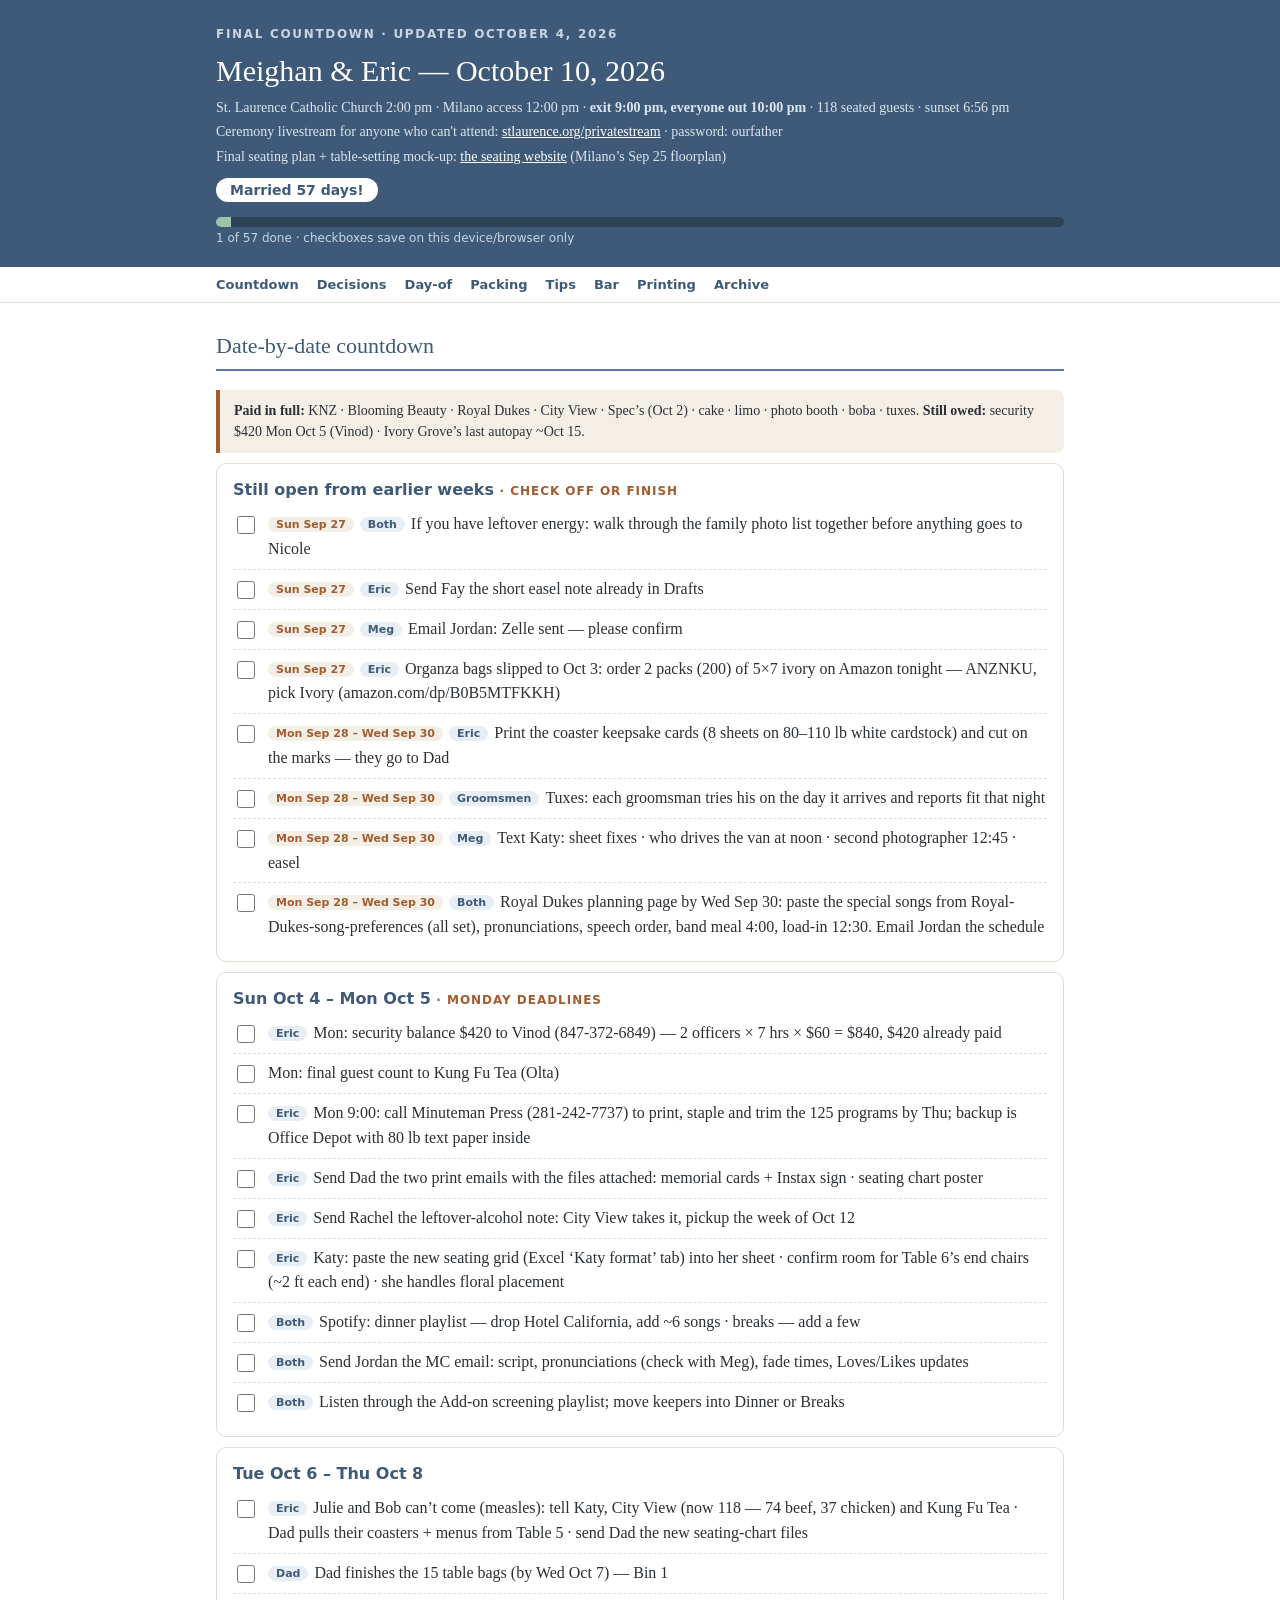
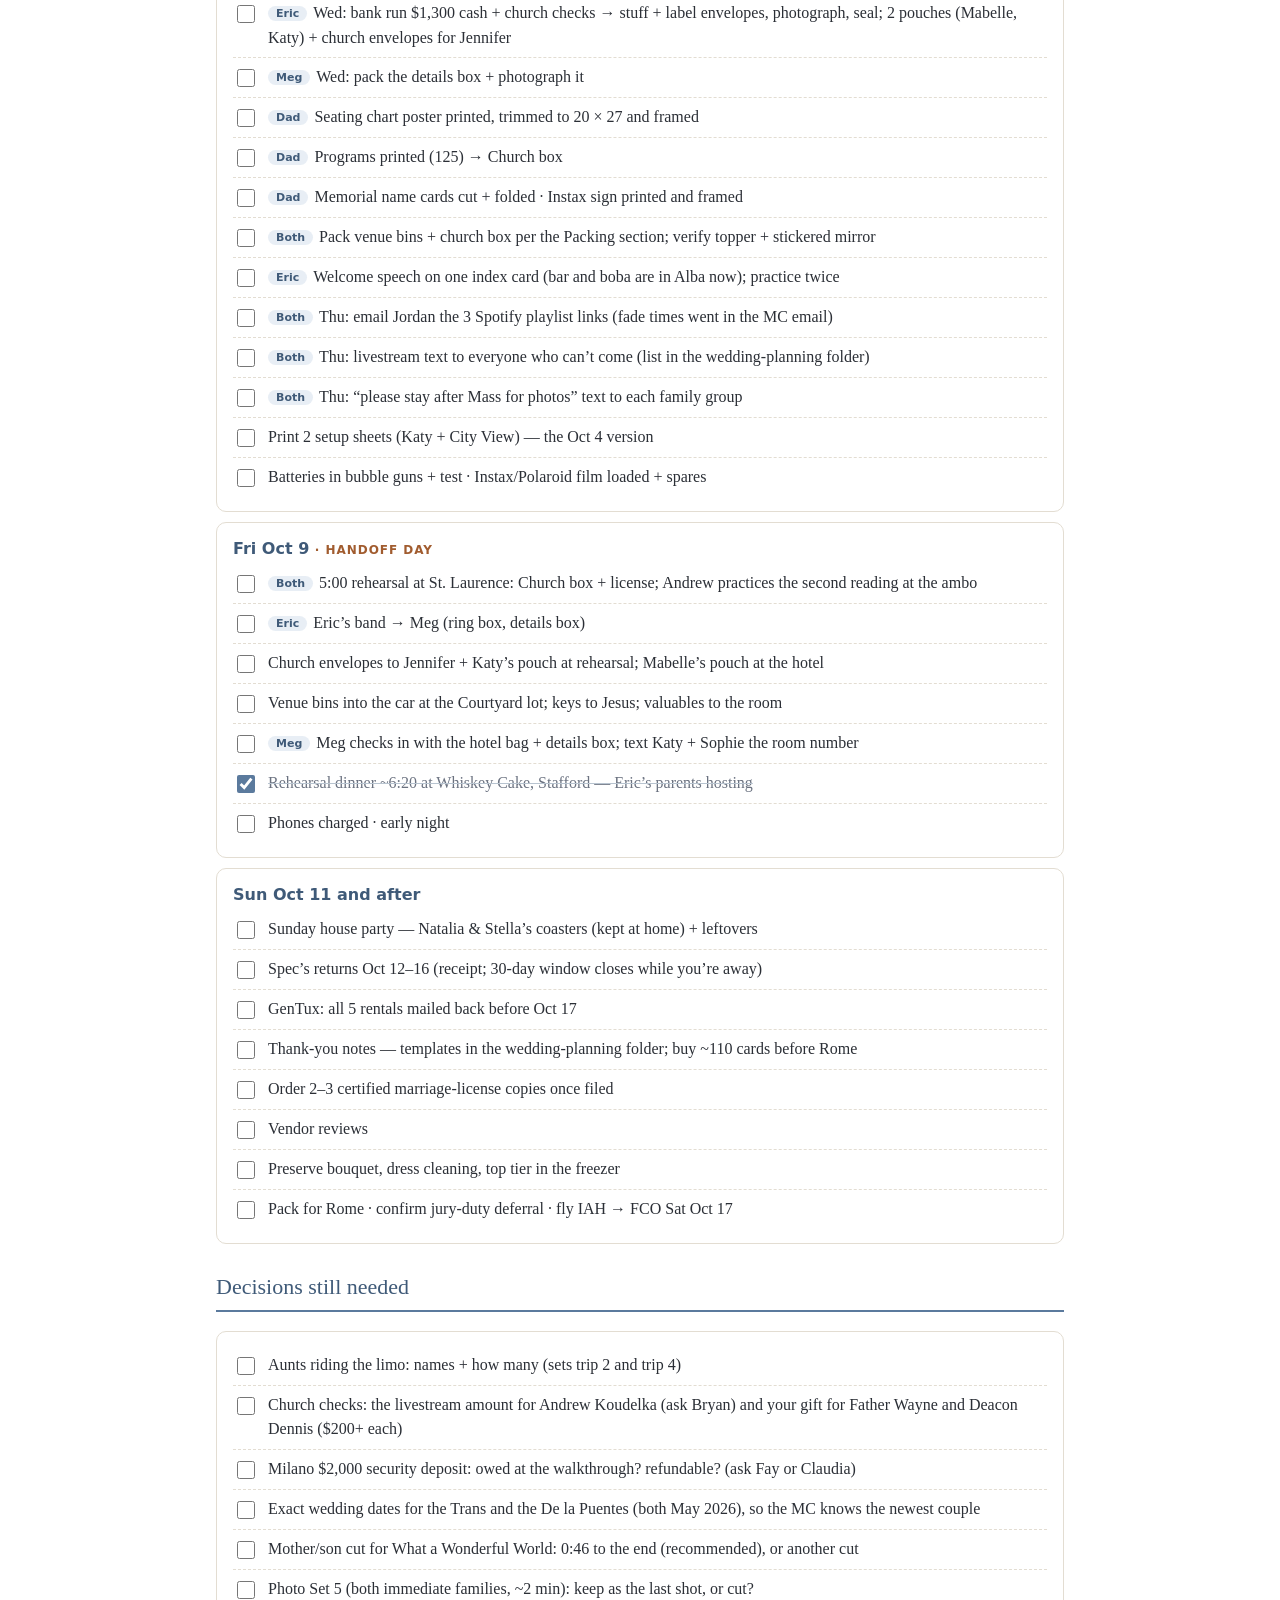
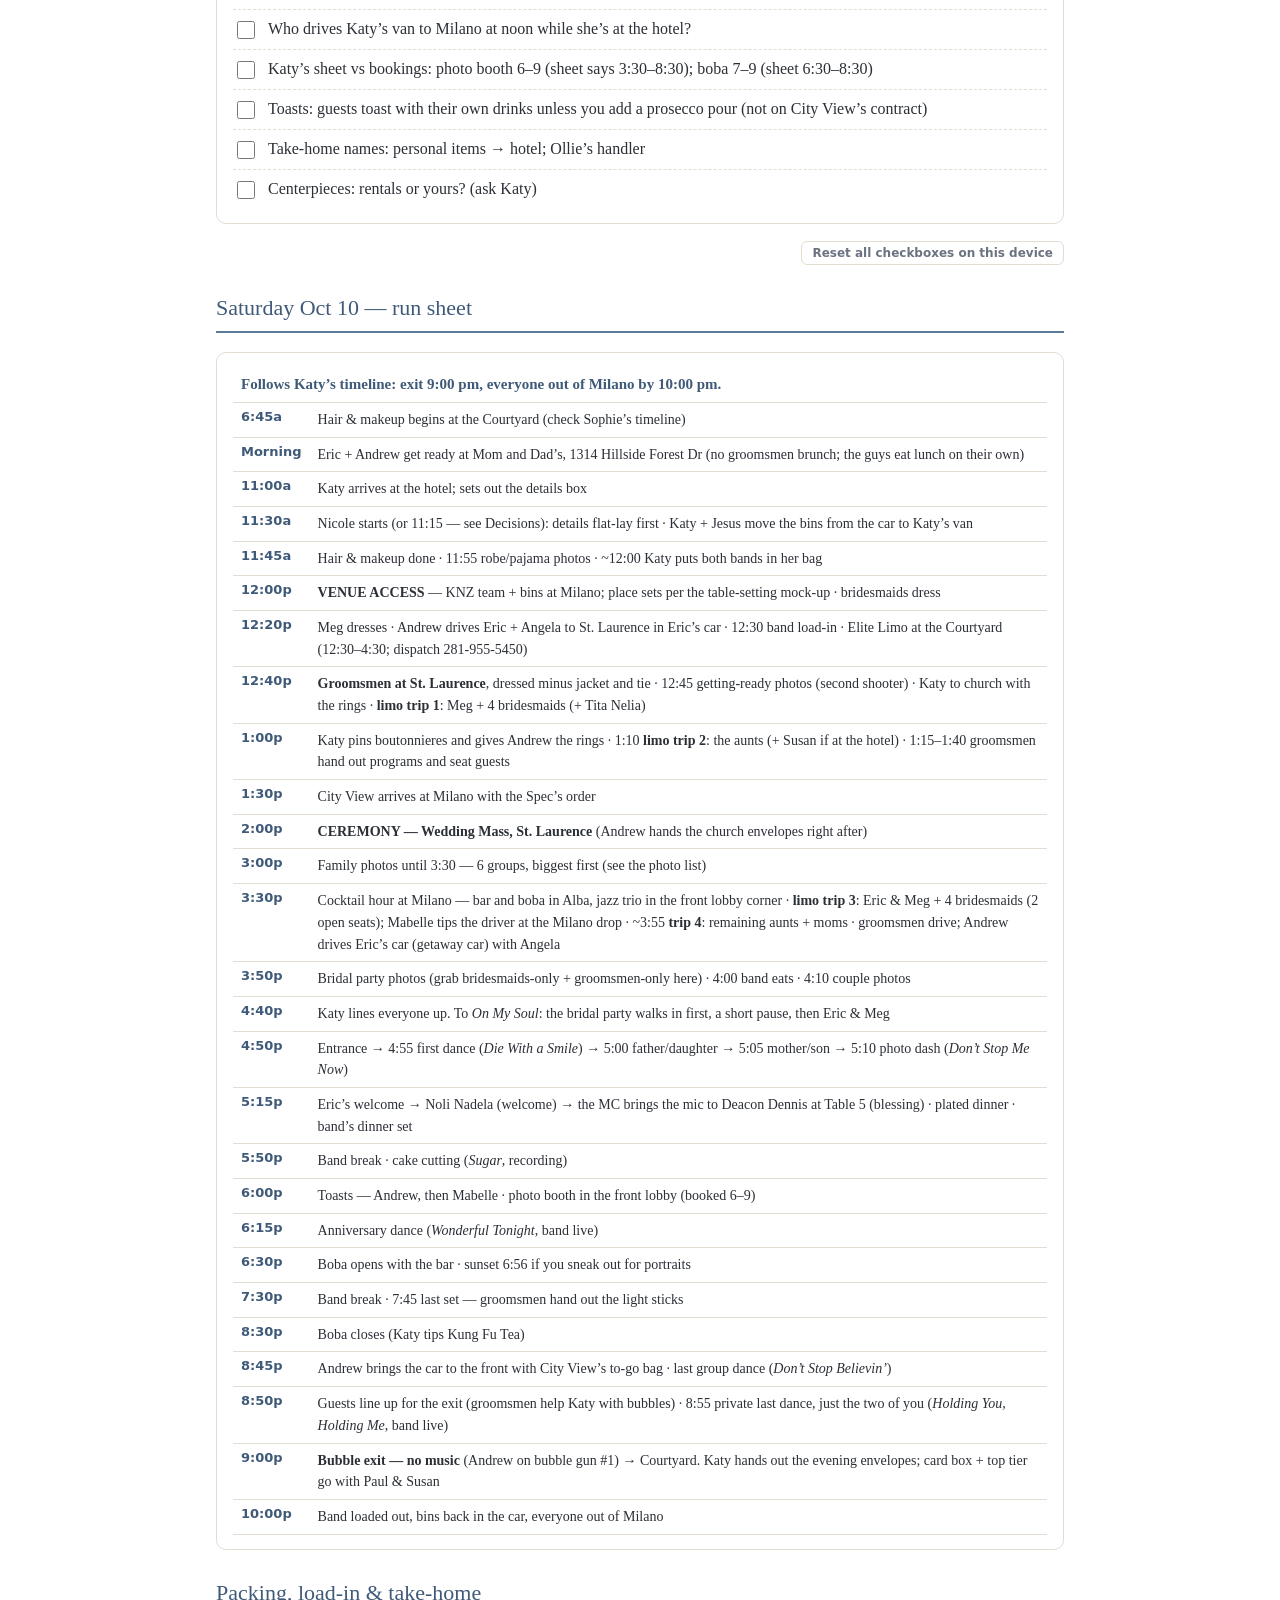
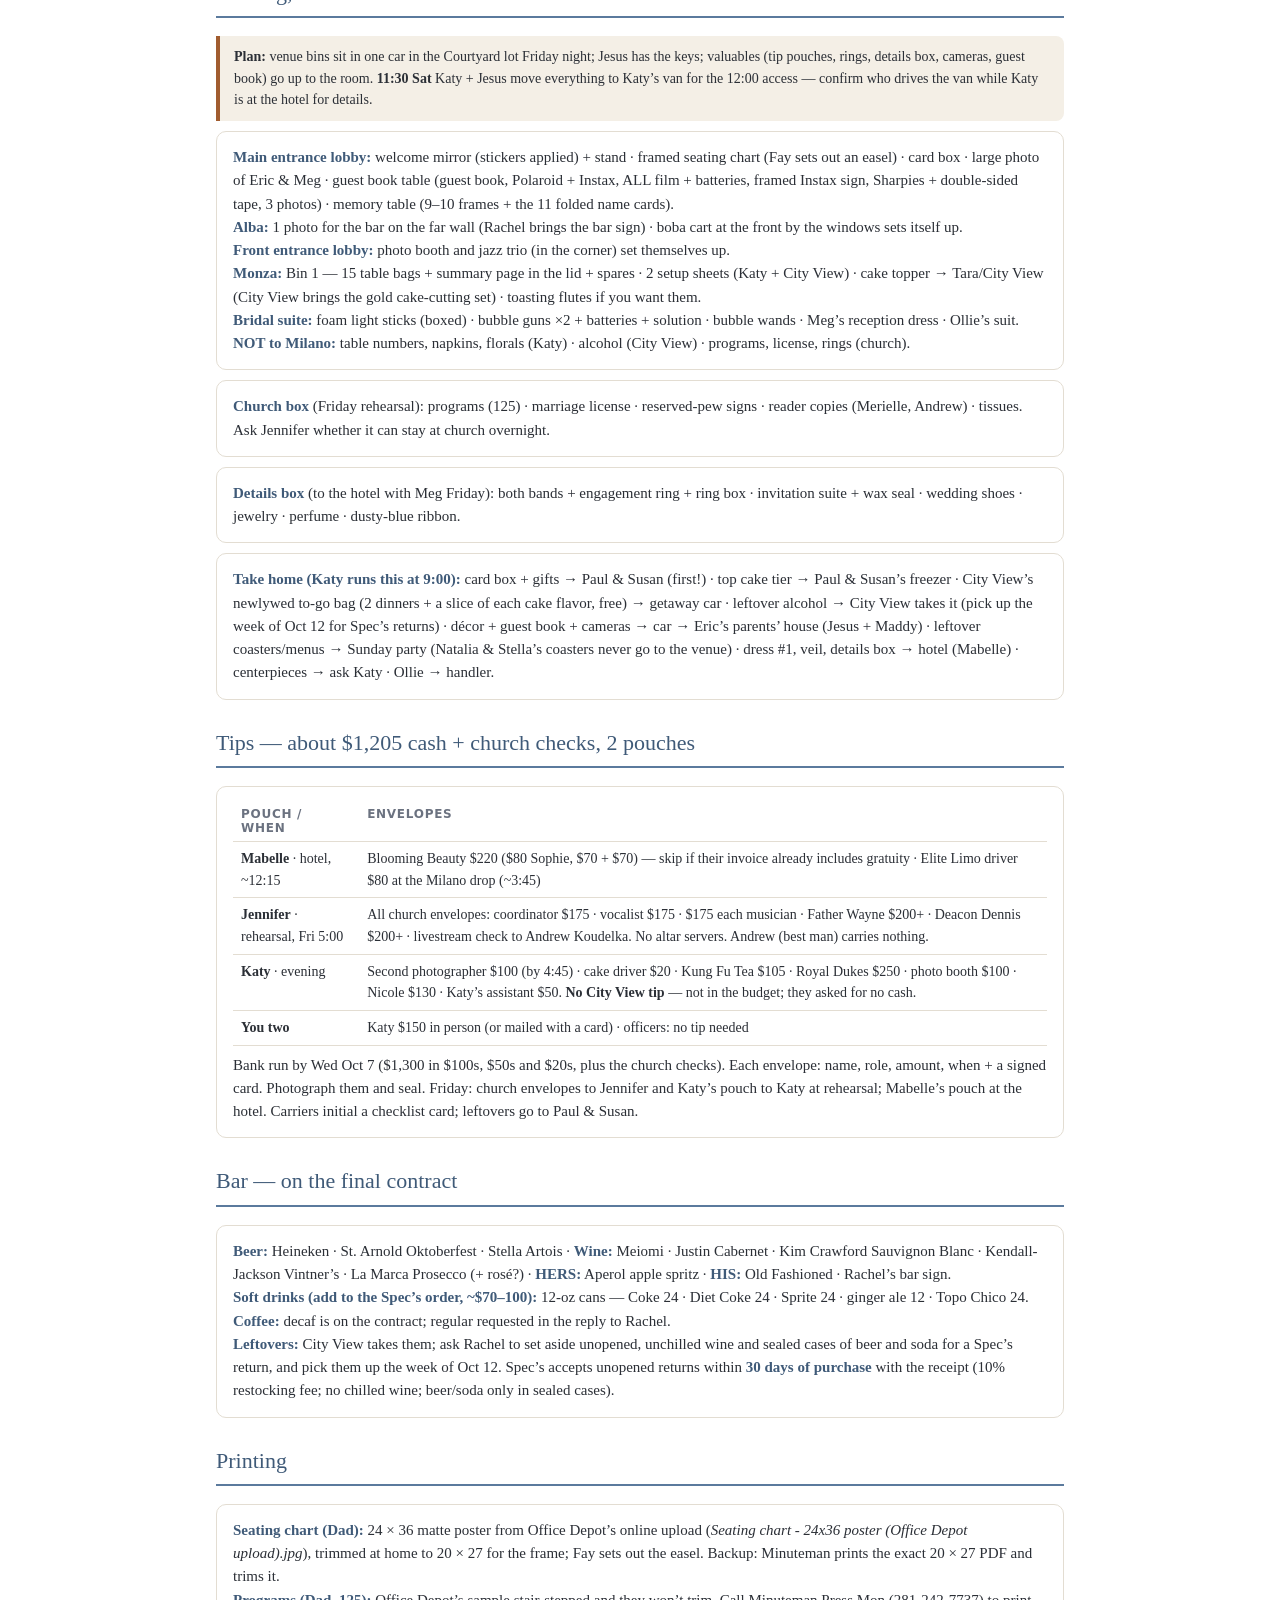
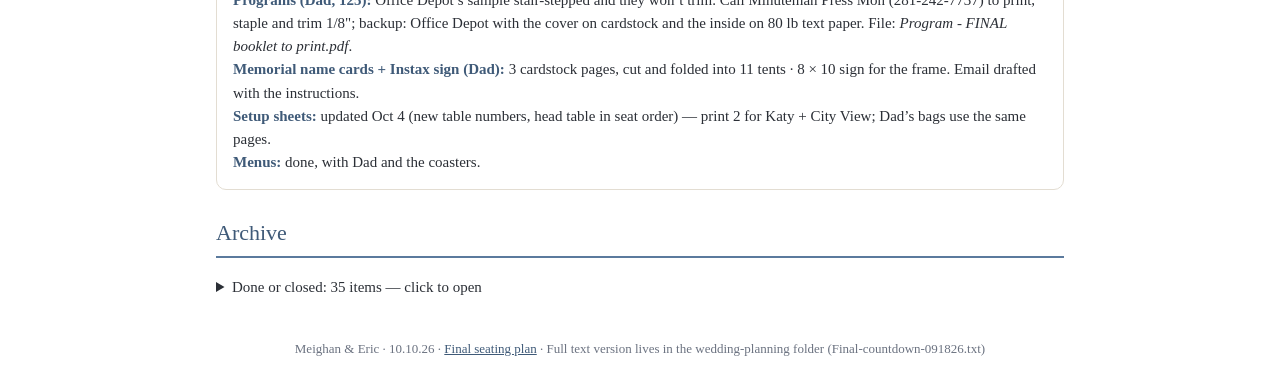
==== commit e62f4d9a: "Seating: Julie and Bob Delia can't come; 118 guests, Table 5 now 5. Co-authored-by: Cursor <cursorag" ====
--- a/countdown.html
+++ b/countdown.html
@@ -50,7 +50,7 @@
 <header><div class="wrap">
 <div class="eyebrow">Final countdown · updated October 4, 2026</div>
 <h1>Meighan &amp; Eric — October 10, 2026</h1>
-<p>St. Laurence Catholic Church 2:00 pm · Milano access 12:00 pm · <b>exit 9:00 pm, everyone out 10:00 pm</b> · 120 seated guests · sunset 6:56 pm</p>
+<p>St. Laurence Catholic Church 2:00 pm · Milano access 12:00 pm · <b>exit 9:00 pm, everyone out 10:00 pm</b> · 118 seated guests · sunset 6:56 pm</p>
 <p>Ceremony livestream for anyone who can't attend: <a href="http://stlaurence.org/privatestream">stlaurence.org/privatestream</a> · password: ourfather</p>
 <p>Final seating plan + table-setting mock-up: <a href="index.html">the seating website</a> (Milano’s Sep 25 floorplan)</p>
 <div class="days" id="days"></div>
@@ -83,7 +83,7 @@
 <tr><td class="time">1:00p</td><td>Katy pins boutonnieres and gives Andrew the rings · 1:10 <b>limo trip 2</b>: the aunts (+ Susan if at the hotel) · 1:15–1:40 groomsmen hand out programs and seat guests</td></tr>
 <tr><td class="time">1:30p</td><td>City View arrives at Milano with the Spec’s order</td></tr>
 <tr><td class="time">2:00p</td><td><b>CEREMONY — Wedding Mass, St. Laurence</b> (Andrew hands the church envelopes right after)</td></tr>
-<tr><td class="time">3:00p</td><td>Family photos until 3:30 — 7 groups, biggest first (see the photo list)</td></tr>
+<tr><td class="time">3:00p</td><td>Family photos until 3:30 — 6 groups, biggest first (see the photo list)</td></tr>
 <tr><td class="time">3:30p</td><td>Cocktail hour at Milano — bar and boba in Alba, jazz trio in the front lobby corner · <b>limo trip 3</b>: Eric &amp; Meg + 4 bridesmaids (2 open seats); Mabelle tips the driver at the Milano drop · ~3:55 <b>trip 4</b>: remaining aunts + moms · groomsmen drive; Andrew drives Eric’s car (getaway car) with Angela</td></tr>
 <tr><td class="time">3:50p</td><td>Bridal party photos (grab bridesmaids-only + groomsmen-only here) · 4:00 band eats · 4:10 couple photos</td></tr>
 <tr><td class="time">4:40p</td><td>Katy lines everyone up. To <i>On My Soul</i>: the bridal party walks in first, a short pause, then Eric &amp; Meg</td></tr>
@@ -203,6 +203,7 @@
  {id:"bandlist",t:"Send Jordan the MC email: script, pronunciations (check with Meg), fade times, Loves/Likes updates",who:"Both"},
  {id:"screen",t:"Listen through the Add-on screening playlist; move keepers into Dinner or Breaks",who:"Both"}]},
 {id:"w4",title:"Tue Oct 6 – Thu Oct 8",items:[
+ {id:"delia",t:"Julie and Bob can’t come (measles): tell Katy, City View (now 118 — 74 beef, 37 chicken) and Kung Fu Tea · Dad pulls their coasters + menus from Table 5 · send Dad the new seating-chart files",who:"Eric"},
  {id:"dadbags",t:"Dad finishes the 15 table bags (by Wed Oct 7) — Bin 1",who:"Dad"},
  {id:"cash",t:"Wed: bank run $1,300 cash + church checks → stuff + label envelopes, photograph, seal; 2 pouches (Mabelle, Katy) + church envelopes for Jennifer",who:"Eric"},
  {id:"detailsbox",t:"Wed: pack the details box + photograph it",who:"Meg"},
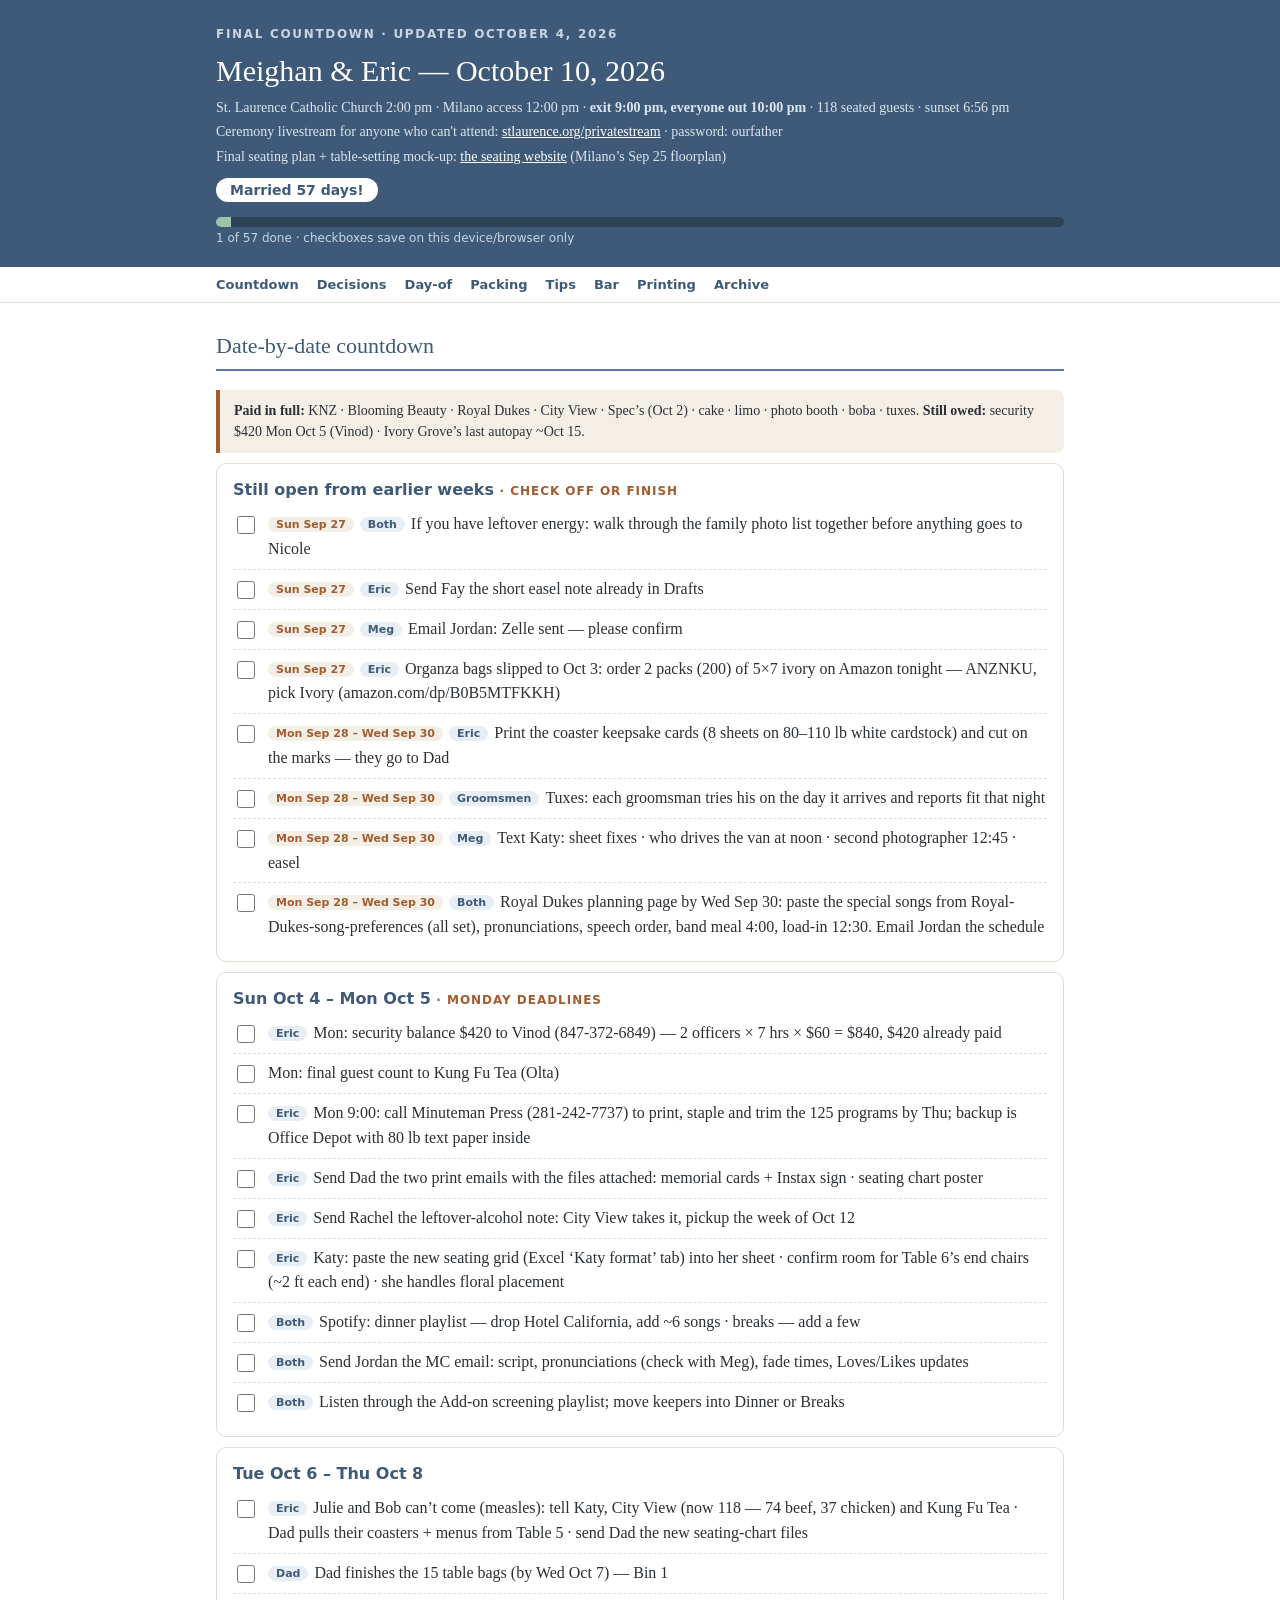
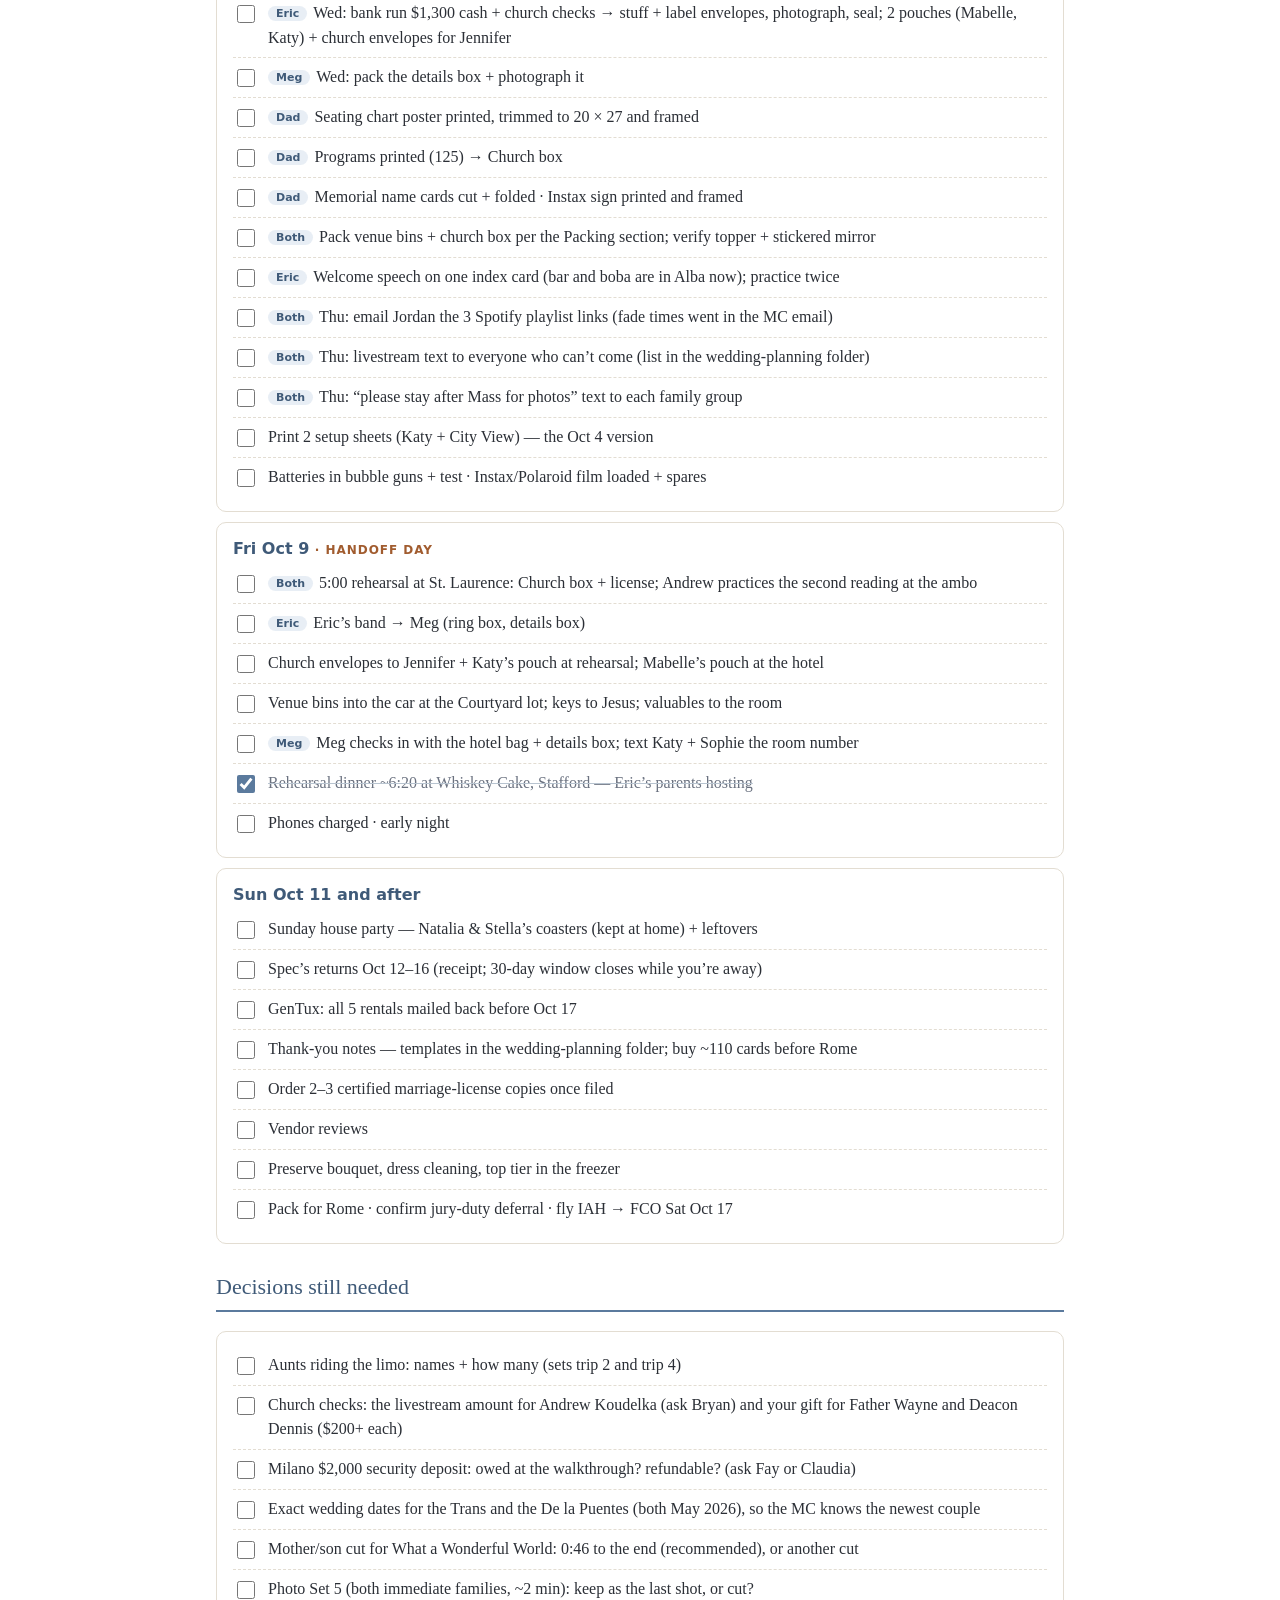
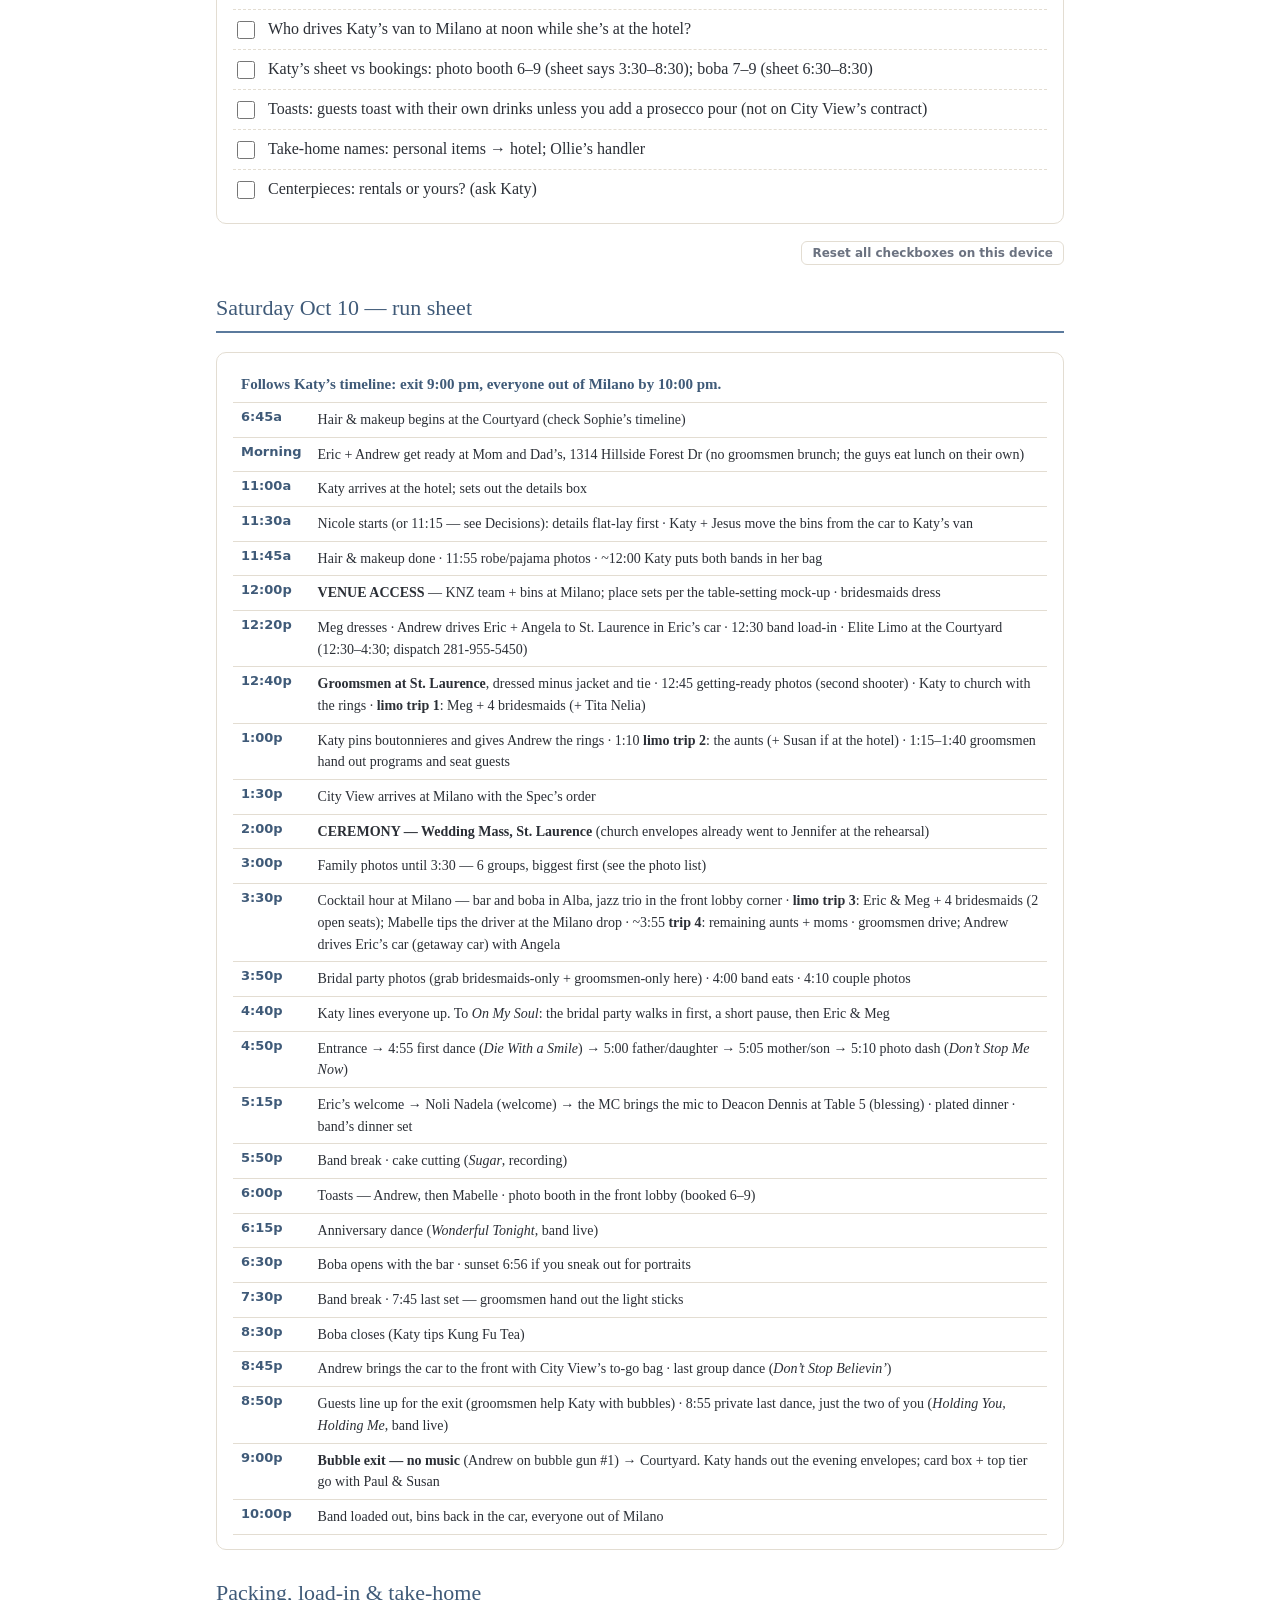
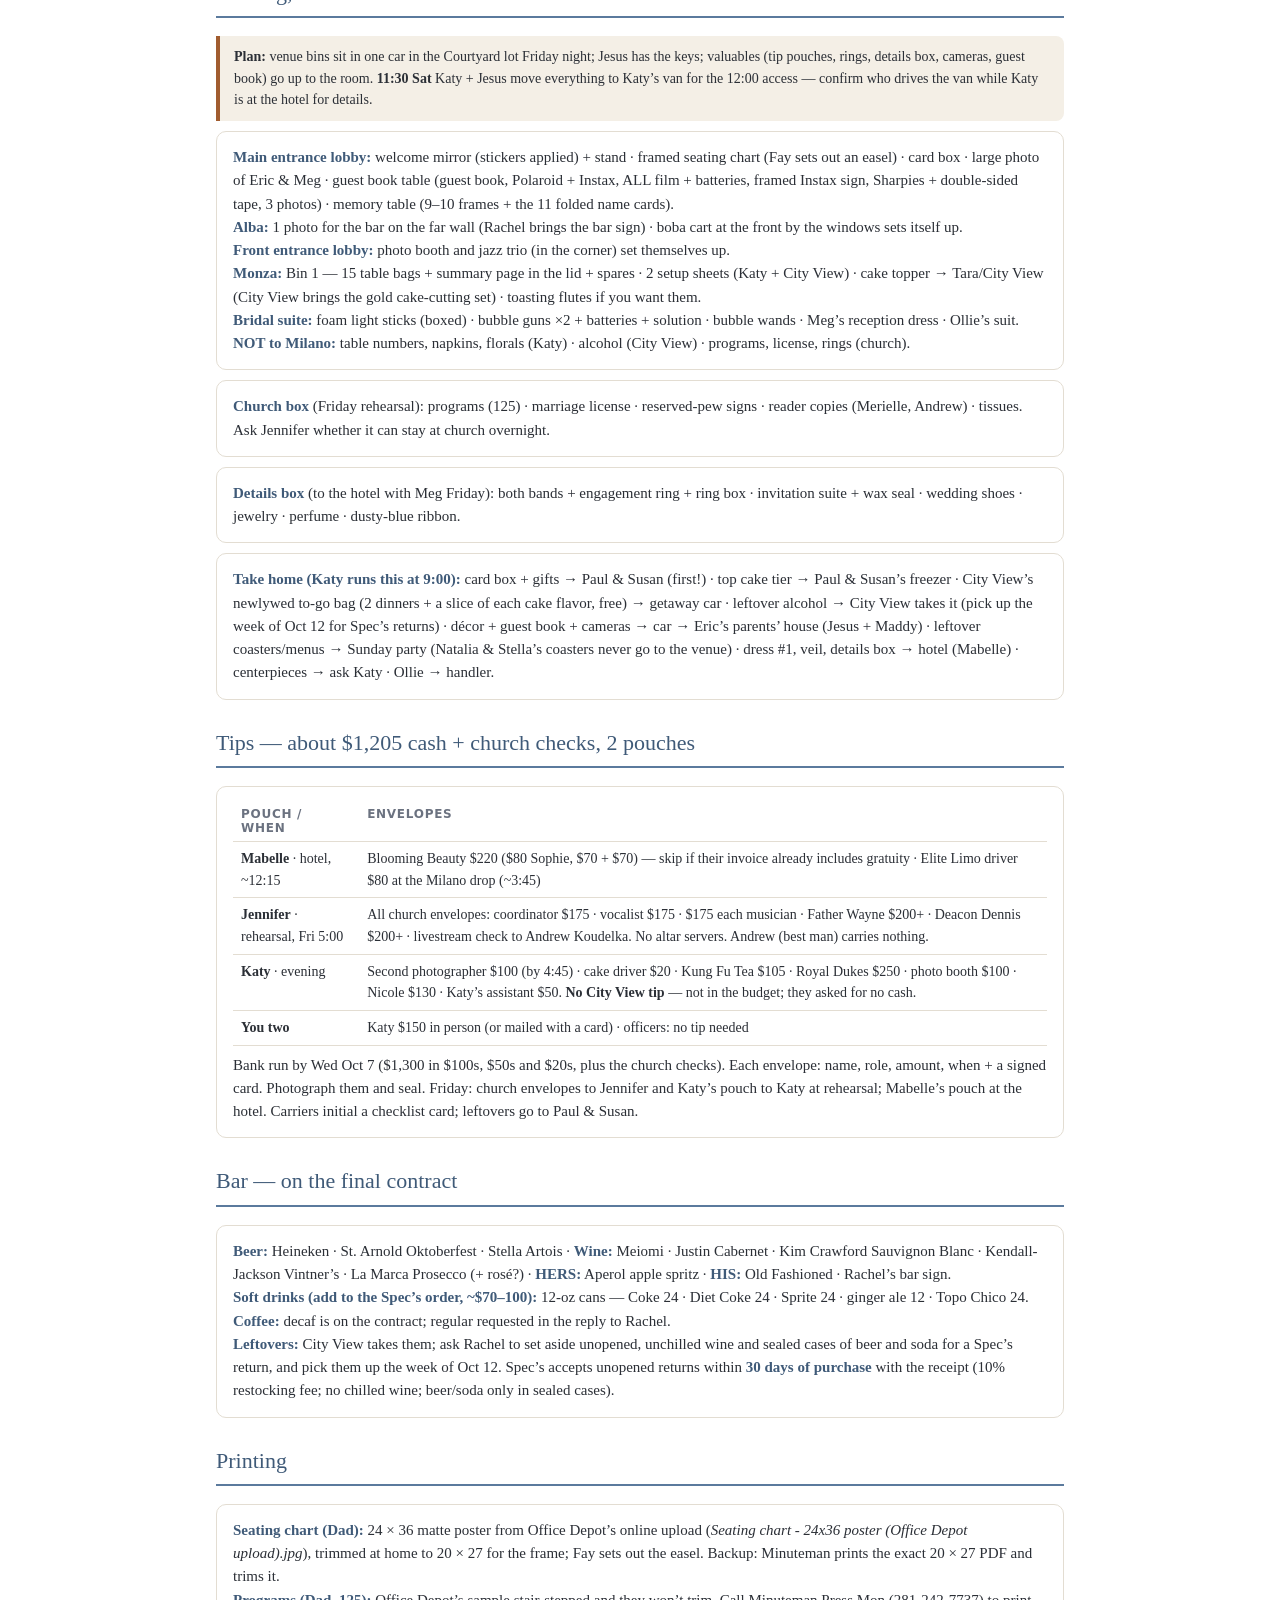
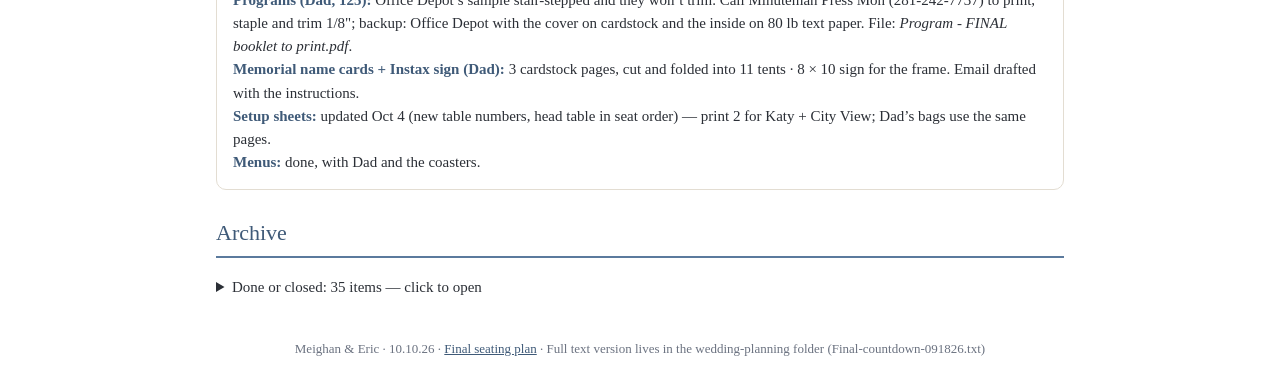
==== commit 2b1dfada: "Countdown: church envelopes go to Jennifer at rehearsal. Co-authored-by: Cursor <cursoragent@cursor." ====
--- a/countdown.html
+++ b/countdown.html
@@ -82,7 +82,7 @@
 <tr><td class="time">12:40p</td><td><b>Groomsmen at St. Laurence</b>, dressed minus jacket and tie · 12:45 getting-ready photos (second shooter) · Katy to church with the rings · <b>limo trip 1</b>: Meg + 4 bridesmaids (+ Tita Nelia)</td></tr>
 <tr><td class="time">1:00p</td><td>Katy pins boutonnieres and gives Andrew the rings · 1:10 <b>limo trip 2</b>: the aunts (+ Susan if at the hotel) · 1:15–1:40 groomsmen hand out programs and seat guests</td></tr>
 <tr><td class="time">1:30p</td><td>City View arrives at Milano with the Spec’s order</td></tr>
-<tr><td class="time">2:00p</td><td><b>CEREMONY — Wedding Mass, St. Laurence</b> (Andrew hands the church envelopes right after)</td></tr>
+<tr><td class="time">2:00p</td><td><b>CEREMONY — Wedding Mass, St. Laurence</b> (church envelopes already went to Jennifer at the rehearsal)</td></tr>
 <tr><td class="time">3:00p</td><td>Family photos until 3:30 — 6 groups, biggest first (see the photo list)</td></tr>
 <tr><td class="time">3:30p</td><td>Cocktail hour at Milano — bar and boba in Alba, jazz trio in the front lobby corner · <b>limo trip 3</b>: Eric &amp; Meg + 4 bridesmaids (2 open seats); Mabelle tips the driver at the Milano drop · ~3:55 <b>trip 4</b>: remaining aunts + moms · groomsmen drive; Andrew drives Eric’s car (getaway car) with Angela</td></tr>
 <tr><td class="time">3:50p</td><td>Bridal party photos (grab bridesmaids-only + groomsmen-only here) · 4:00 band eats · 4:10 couple photos</td></tr>
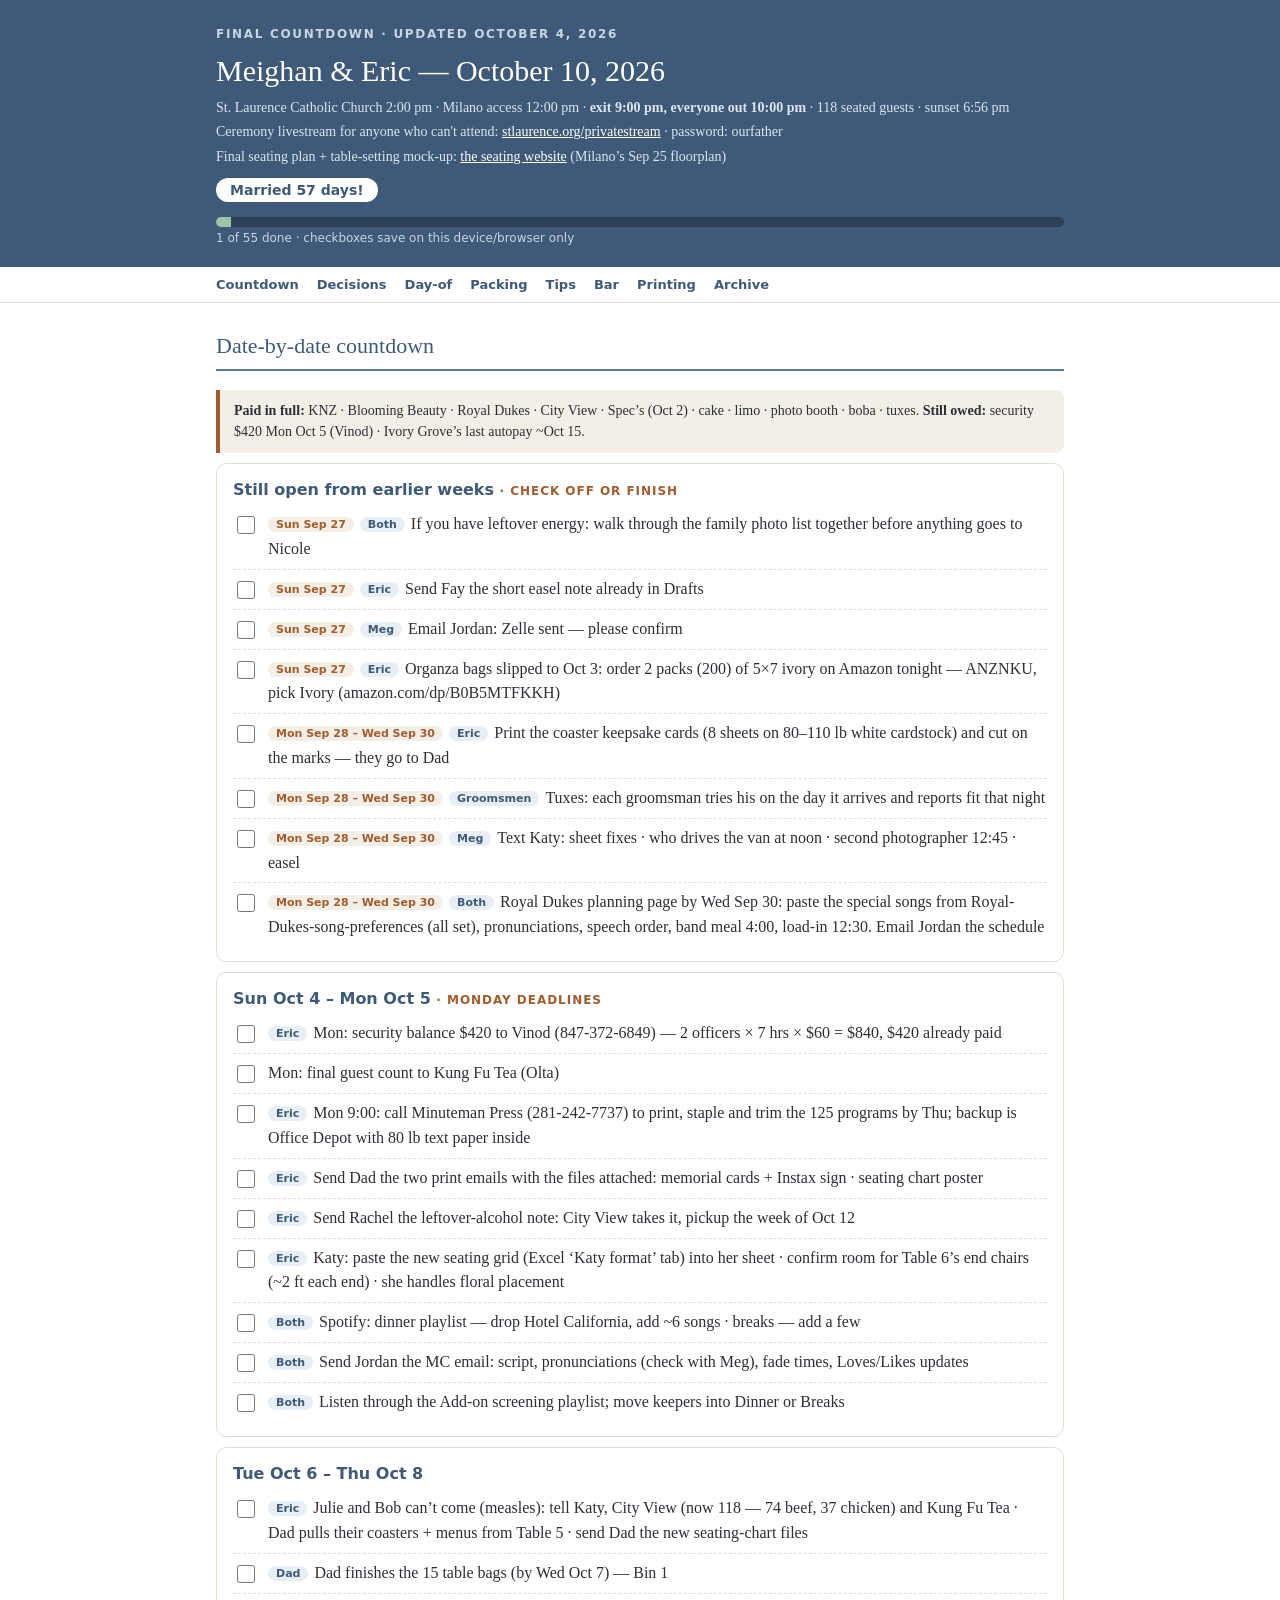
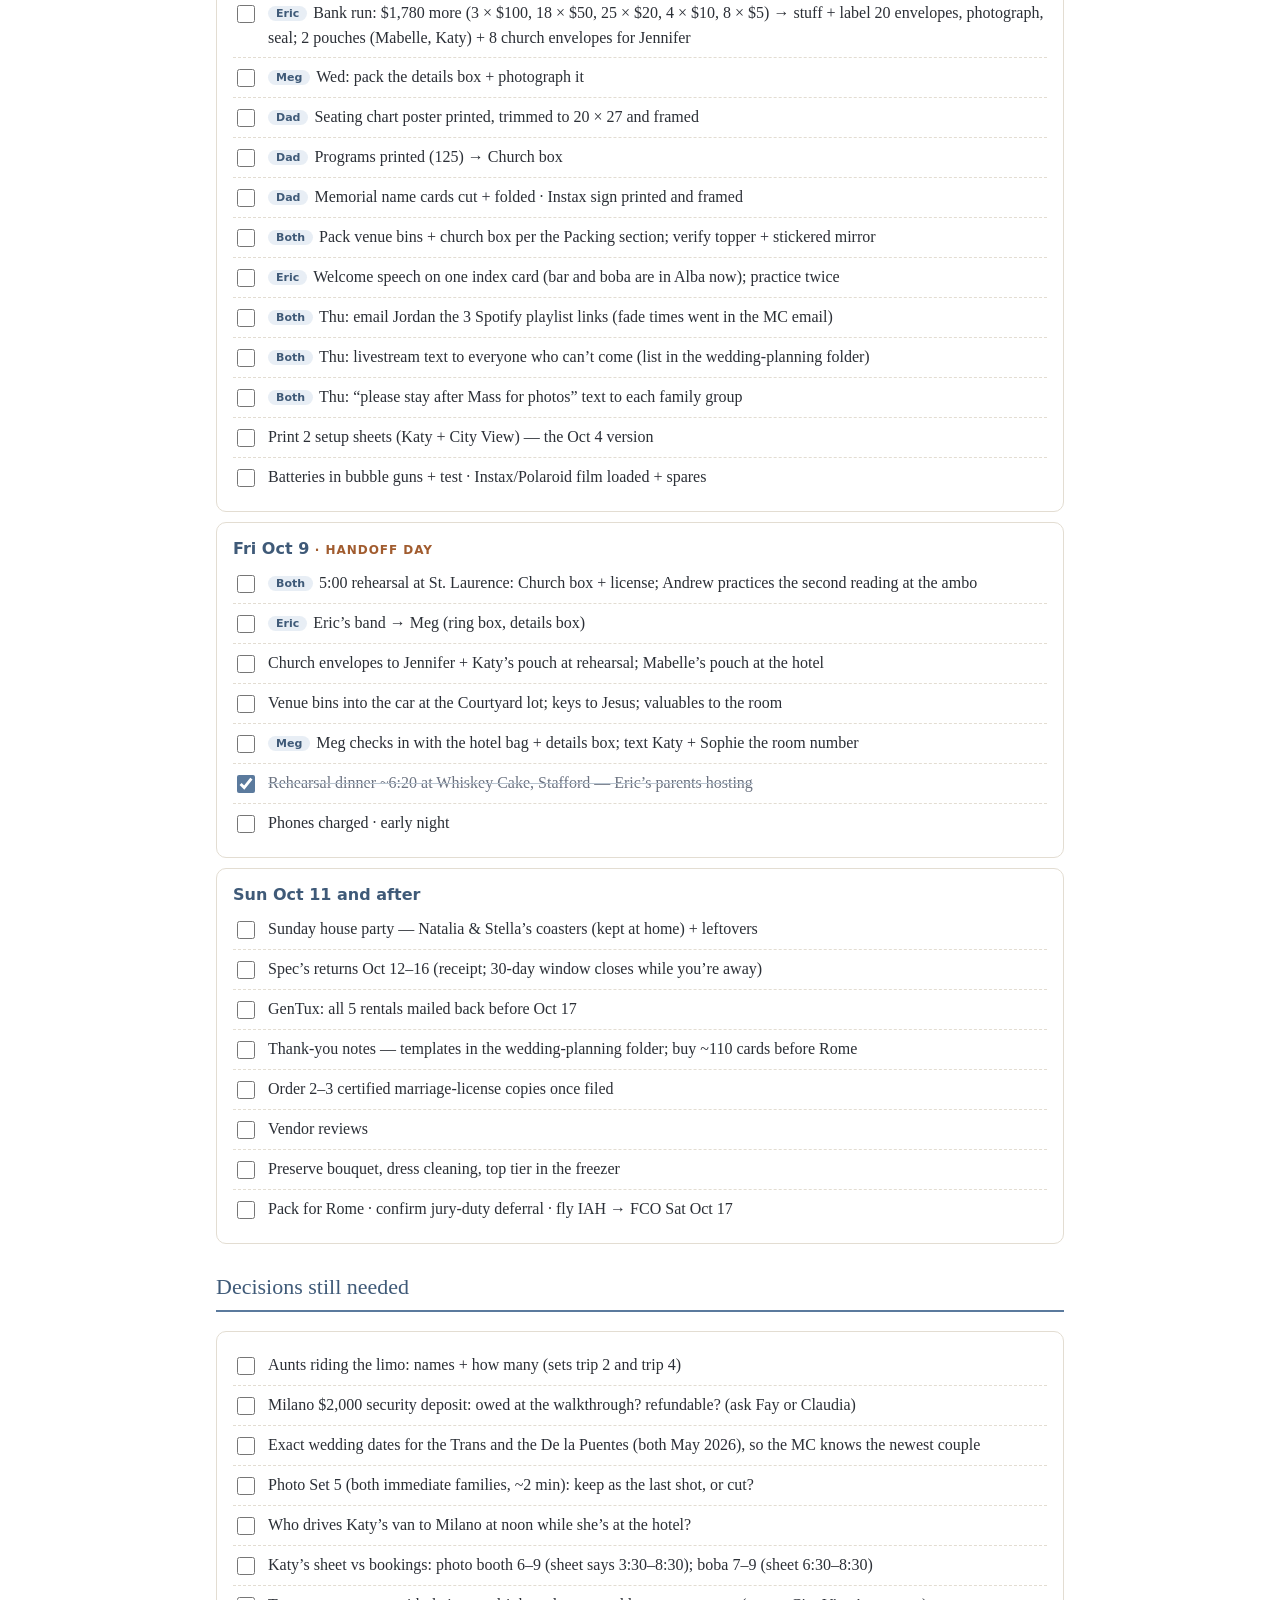
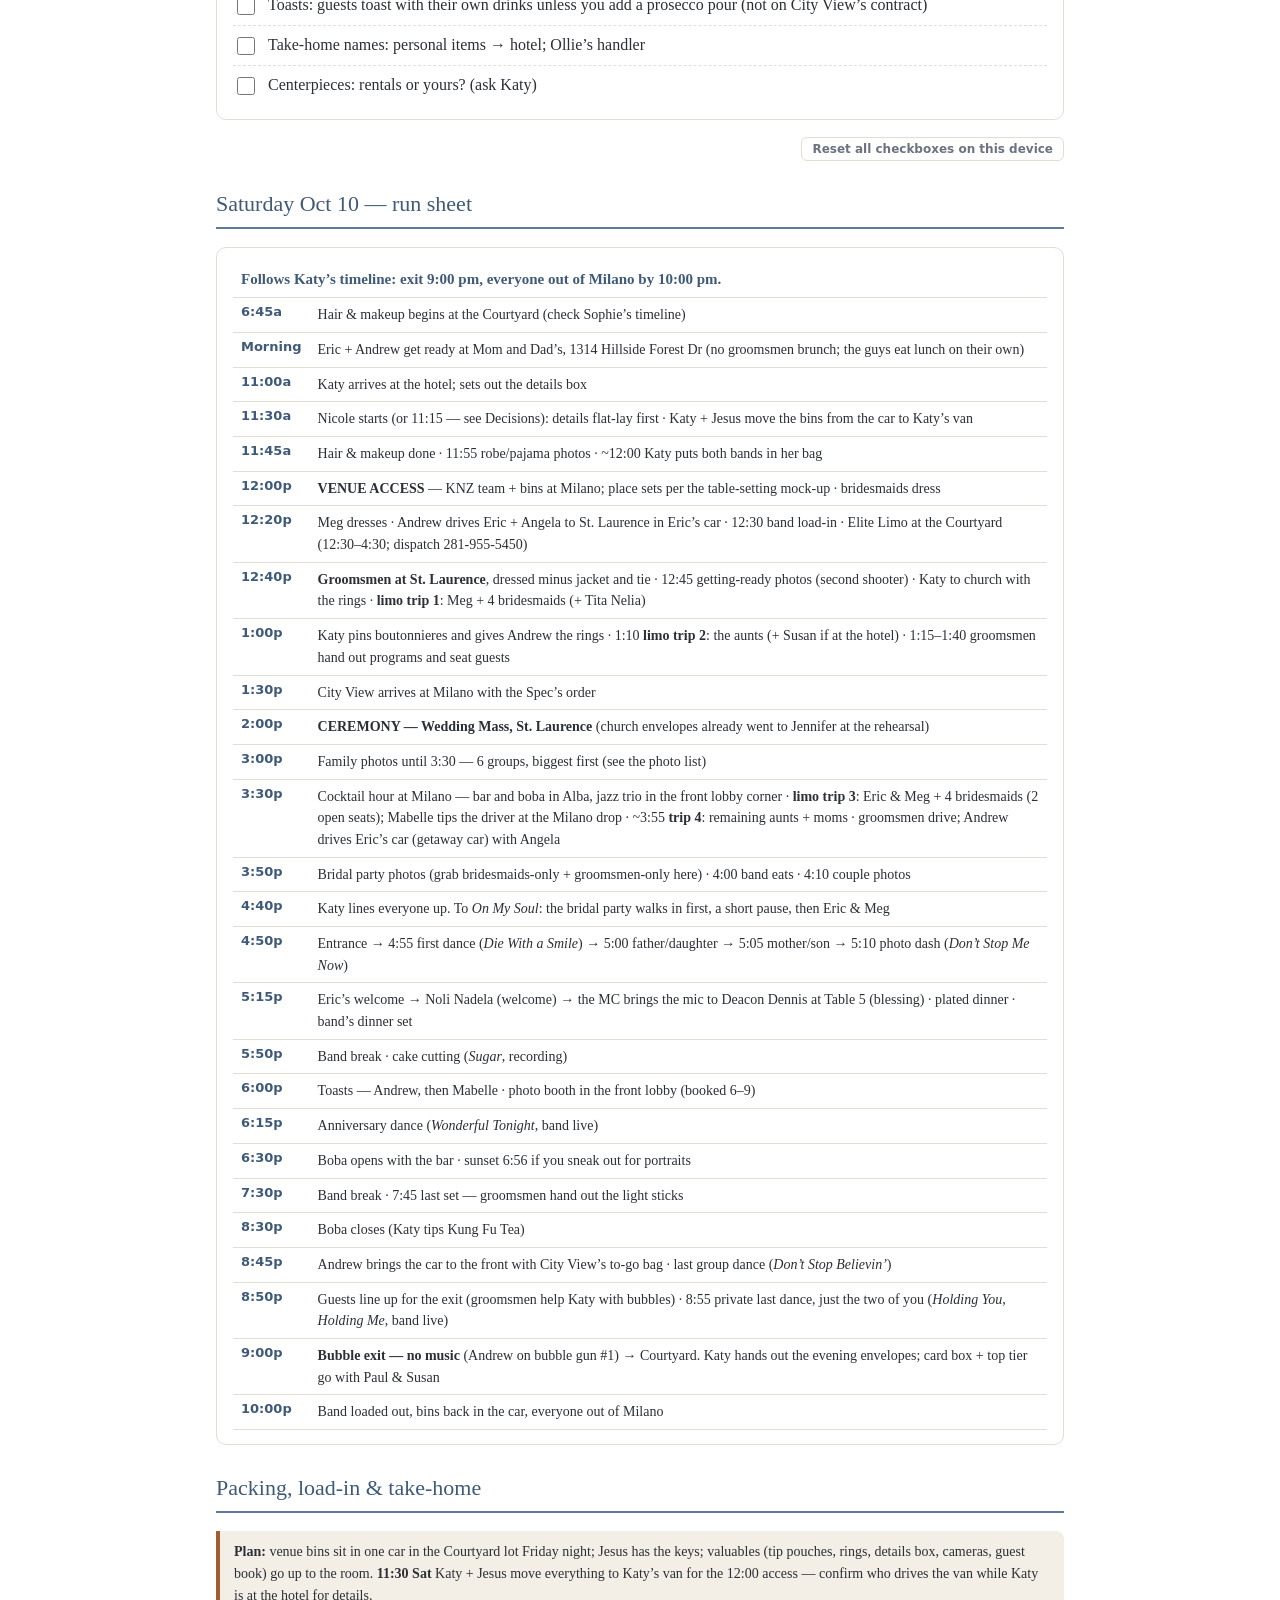
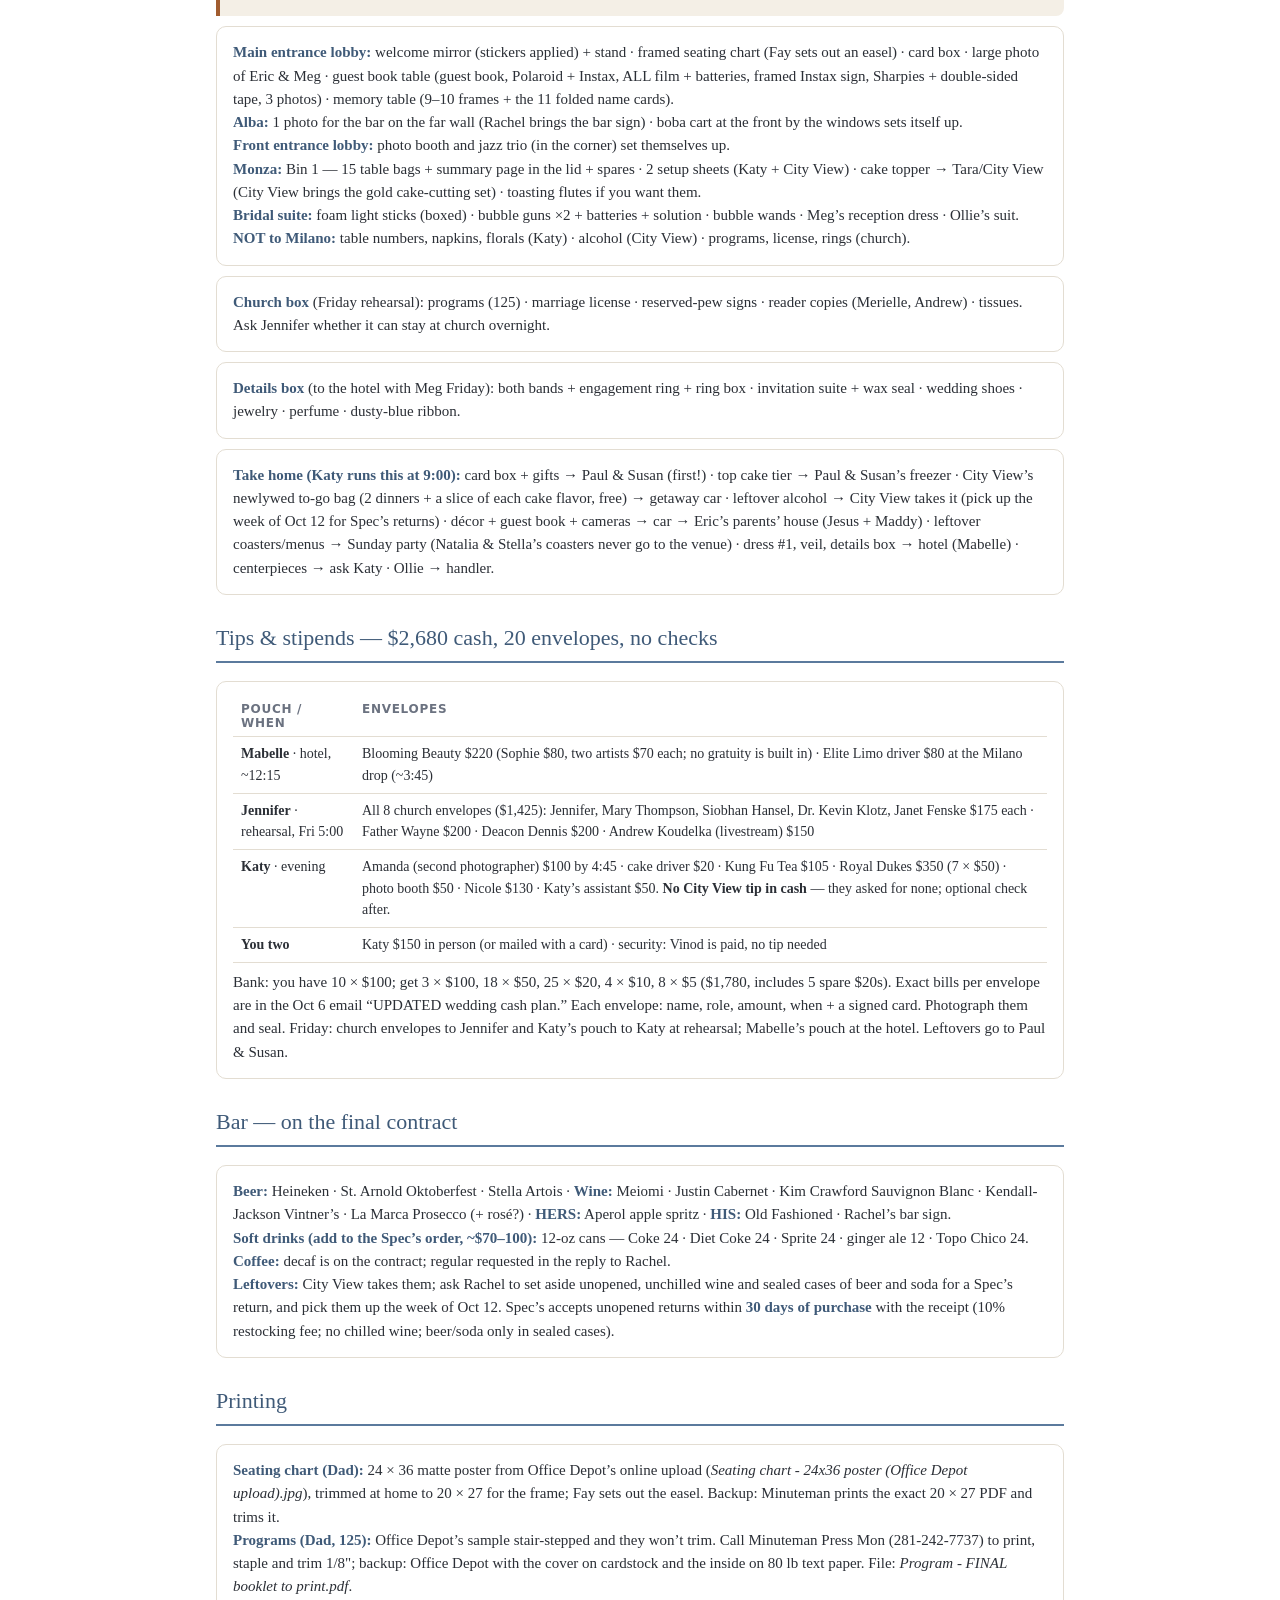
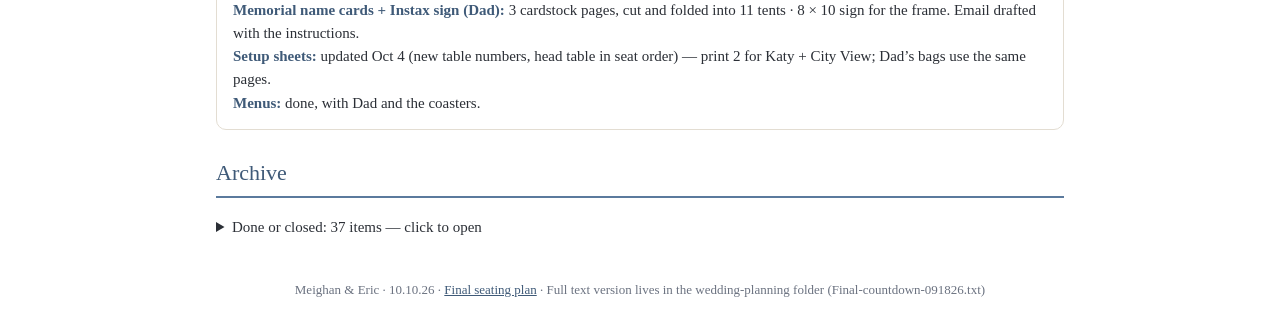
==== commit 5da90f28: "Countdown: full song for the mother/son dance; final cash plan, church all cash. Co-authored-by: Cur" ====
--- a/countdown.html
+++ b/countdown.html
@@ -114,15 +114,15 @@
 <div class="card info"><b>Take home (Katy runs this at 9:00):</b> card box + gifts → Paul &amp; Susan (first!) · top cake tier → Paul &amp; Susan’s freezer · City View’s newlywed to-go bag (2 dinners + a slice of each cake flavor, free) → getaway car · leftover alcohol → City View takes it (pick up the week of Oct 12 for Spec’s returns) · décor + guest book + cameras → car → Eric’s parents’ house (Jesus + Maddy) · leftover coasters/menus → Sunday party (Natalia &amp; Stella’s coasters never go to the venue) · dress #1, veil, details box → hotel (Mabelle) · centerpieces → ask Katy · Ollie → handler.</div>
 </section>
 
-<section id="tips"><h2>Tips — about $1,205 cash + church checks, 2 pouches</h2>
+<section id="tips"><h2>Tips &amp; stipends — $2,680 cash, 20 envelopes, no checks</h2>
 <div class="card"><table>
 <tr><th>Pouch / when</th><th>Envelopes</th></tr>
-<tr><td><b>Mabelle</b> · hotel, ~12:15</td><td>Blooming Beauty $220 ($80 Sophie, $70 + $70) — skip if their invoice already includes gratuity · Elite Limo driver $80 at the Milano drop (~3:45)</td></tr>
-<tr><td><b>Jennifer</b> · rehearsal, Fri 5:00</td><td>All church envelopes: coordinator $175 · vocalist $175 · $175 each musician · Father Wayne $200+ · Deacon Dennis $200+ · livestream check to Andrew Koudelka. No altar servers. Andrew (best man) carries nothing.</td></tr>
-<tr><td><b>Katy</b> · evening</td><td>Second photographer $100 (by 4:45) · cake driver $20 · Kung Fu Tea $105 · Royal Dukes $250 · photo booth $100 · Nicole $130 · Katy’s assistant $50. <b>No City View tip</b> — not in the budget; they asked for no cash.</td></tr>
-<tr><td><b>You two</b></td><td>Katy $150 in person (or mailed with a card) · officers: no tip needed</td></tr>
+<tr><td><b>Mabelle</b> · hotel, ~12:15</td><td>Blooming Beauty $220 (Sophie $80, two artists $70 each; no gratuity is built in) · Elite Limo driver $80 at the Milano drop (~3:45)</td></tr>
+<tr><td><b>Jennifer</b> · rehearsal, Fri 5:00</td><td>All 8 church envelopes ($1,425): Jennifer, Mary Thompson, Siobhan Hansel, Dr. Kevin Klotz, Janet Fenske $175 each · Father Wayne $200 · Deacon Dennis $200 · Andrew Koudelka (livestream) $150</td></tr>
+<tr><td><b>Katy</b> · evening</td><td>Amanda (second photographer) $100 by 4:45 · cake driver $20 · Kung Fu Tea $105 · Royal Dukes $350 (7 × $50) · photo booth $50 · Nicole $130 · Katy’s assistant $50. <b>No City View tip in cash</b> — they asked for none; optional check after.</td></tr>
+<tr><td><b>You two</b></td><td>Katy $150 in person (or mailed with a card) · security: Vinod is paid, no tip needed</td></tr>
 </table>
-<p class="info" style="margin:8px 0 0">Bank run by Wed Oct 7 ($1,300 in $100s, $50s and $20s, plus the church checks). Each envelope: name, role, amount, when + a signed card. Photograph them and seal. Friday: church envelopes to Jennifer and Katy’s pouch to Katy at rehearsal; Mabelle’s pouch at the hotel. Carriers initial a checklist card; leftovers go to Paul &amp; Susan.</p></div>
+<p class="info" style="margin:8px 0 0">Bank: you have 10 × $100; get 3 × $100, 18 × $50, 25 × $20, 4 × $10, 8 × $5 ($1,780, includes 5 spare $20s). Exact bills per envelope are in the Oct 6 email “UPDATED wedding cash plan.” Each envelope: name, role, amount, when + a signed card. Photograph them and seal. Friday: church envelopes to Jennifer and Katy’s pouch to Katy at rehearsal; Mabelle’s pouch at the hotel. Leftovers go to Paul &amp; Susan.</p></div>
 </section>
 
 <section id="bar"><h2>Bar — on the final contract</h2>
@@ -205,7 +205,7 @@
 {id:"w4",title:"Tue Oct 6 – Thu Oct 8",items:[
  {id:"delia",t:"Julie and Bob can’t come (measles): tell Katy, City View (now 118 — 74 beef, 37 chicken) and Kung Fu Tea · Dad pulls their coasters + menus from Table 5 · send Dad the new seating-chart files",who:"Eric"},
  {id:"dadbags",t:"Dad finishes the 15 table bags (by Wed Oct 7) — Bin 1",who:"Dad"},
- {id:"cash",t:"Wed: bank run $1,300 cash + church checks → stuff + label envelopes, photograph, seal; 2 pouches (Mabelle, Katy) + church envelopes for Jennifer",who:"Eric"},
+ {id:"cash",t:"Bank run: $1,780 more (3 × $100, 18 × $50, 25 × $20, 4 × $10, 8 × $5) → stuff + label 20 envelopes, photograph, seal; 2 pouches (Mabelle, Katy) + 8 church envelopes for Jennifer",who:"Eric"},
  {id:"detailsbox",t:"Wed: pack the details box + photograph it",who:"Meg"},
  {id:"chartpick",t:"Seating chart poster printed, trimmed to 20 × 27 and framed",who:"Dad"},
  {id:"progpick",t:"Programs printed (125) → Church box",who:"Dad"},
@@ -237,10 +237,10 @@
 ];
 const OPEN=[
  {id:"d15",t:"Aunts riding the limo: names + how many (sets trip 2 and trip 4)"},
- {id:"d16",t:"Church checks: the livestream amount for Andrew Koudelka (ask Bryan) and your gift for Father Wayne and Deacon Dennis ($200+ each)"},
+ {id:"d16",t:"Church: all cash — livestream $150 to Andrew Koudelka (Bryan’s Aug 14 email), Father Wayne and Deacon Dennis $200 each — decided Oct 7",done:true},
  {id:"d17",t:"Milano $2,000 security deposit: owed at the walkthrough? refundable? (ask Fay or Claudia)"},
  {id:"d18",t:"Exact wedding dates for the Trans and the De la Puentes (both May 2026), so the MC knows the newest couple"},
- {id:"d19",t:"Mother/son cut for What a Wonderful World: 0:46 to the end (recommended), or another cut"},
+ {id:"d19",t:"Mother/son: What a Wonderful World, the full song (2:19) — decided Oct 8",done:true},
  {id:"d6",t:"Pronunciations for the MC (Meighan, Vavra, Mabelle, Merielle, Madelynne, Nadela, Ranulfo) — in the Jordan email; Meg checks Merielle, Madelynne, Nadela and Nelia",done:true},
  {id:"d7",t:"Photo Set 5 (both immediate families, ~2 min): keep as the last shot, or cut?"},
  {id:"d8",t:"Nicole’s start: 11:15 (covers a late exit) vs 11:30 — closed (Katy handled it)",done:true},
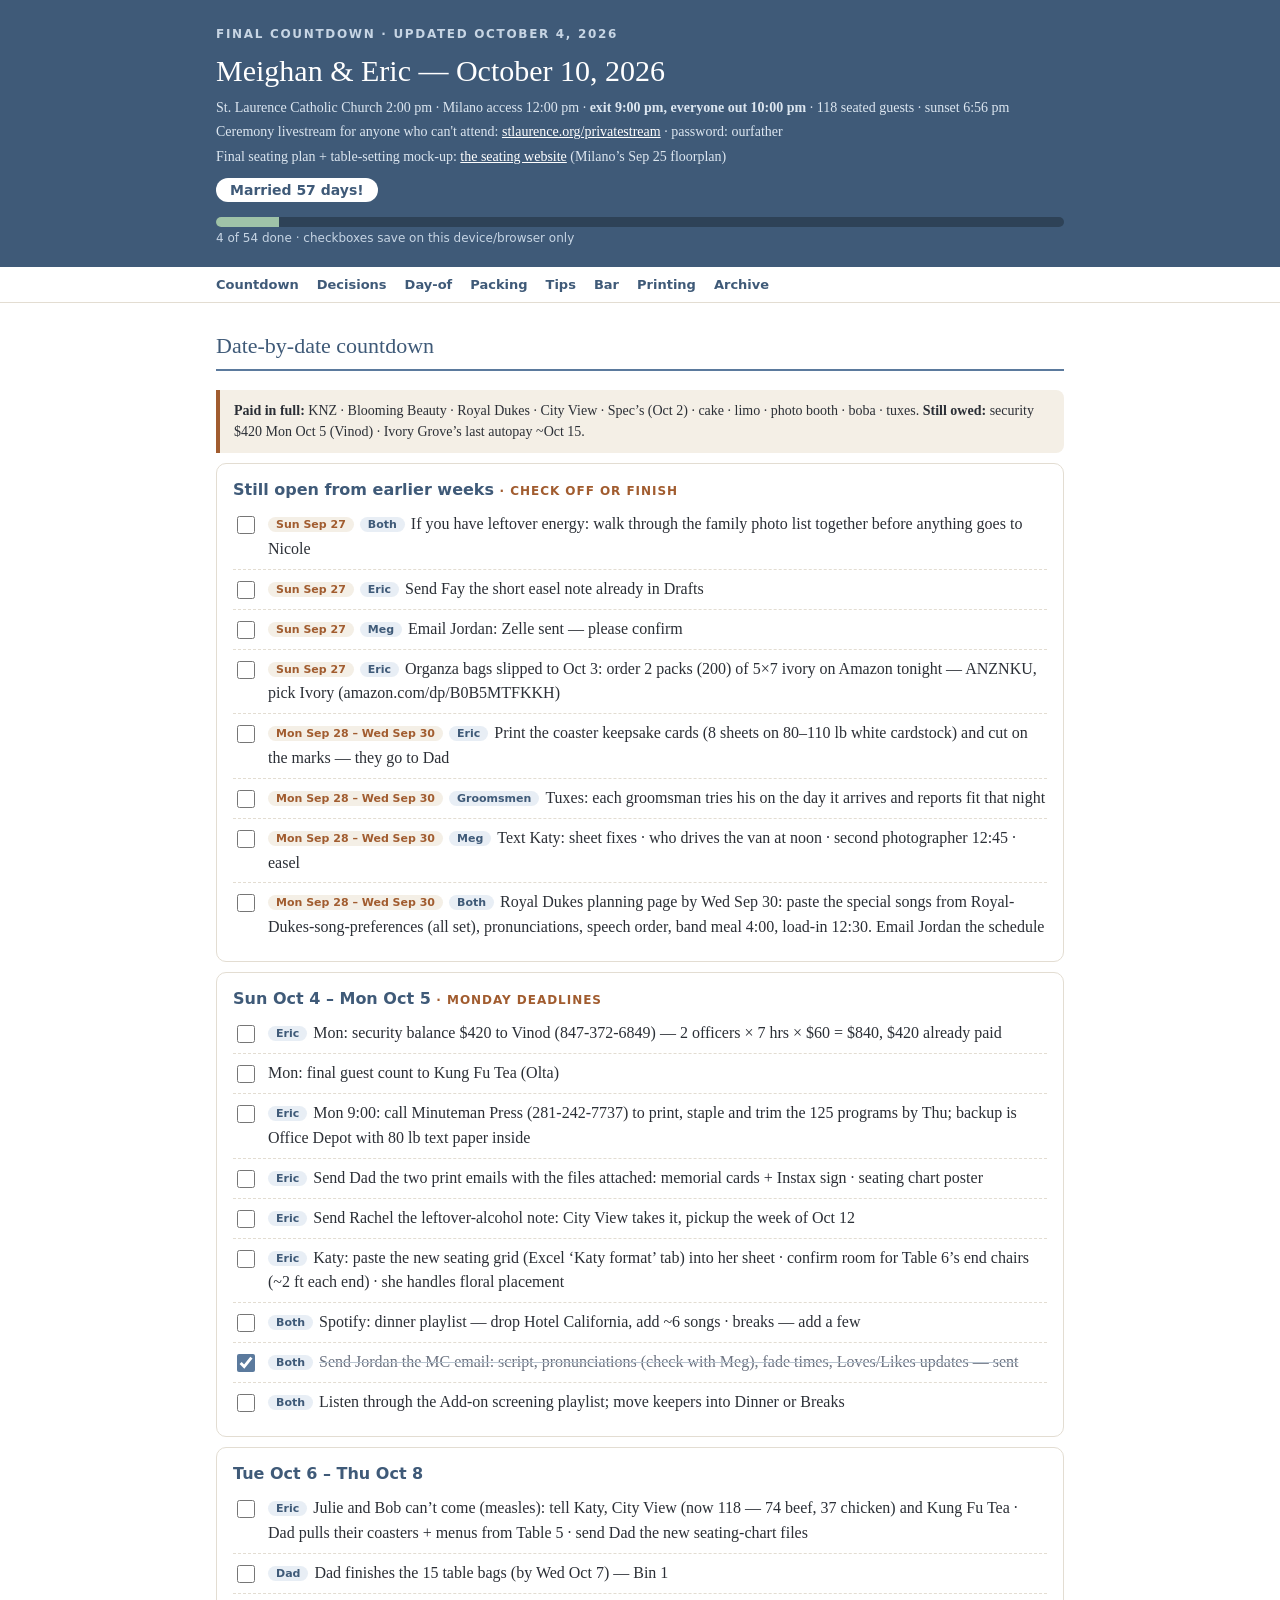
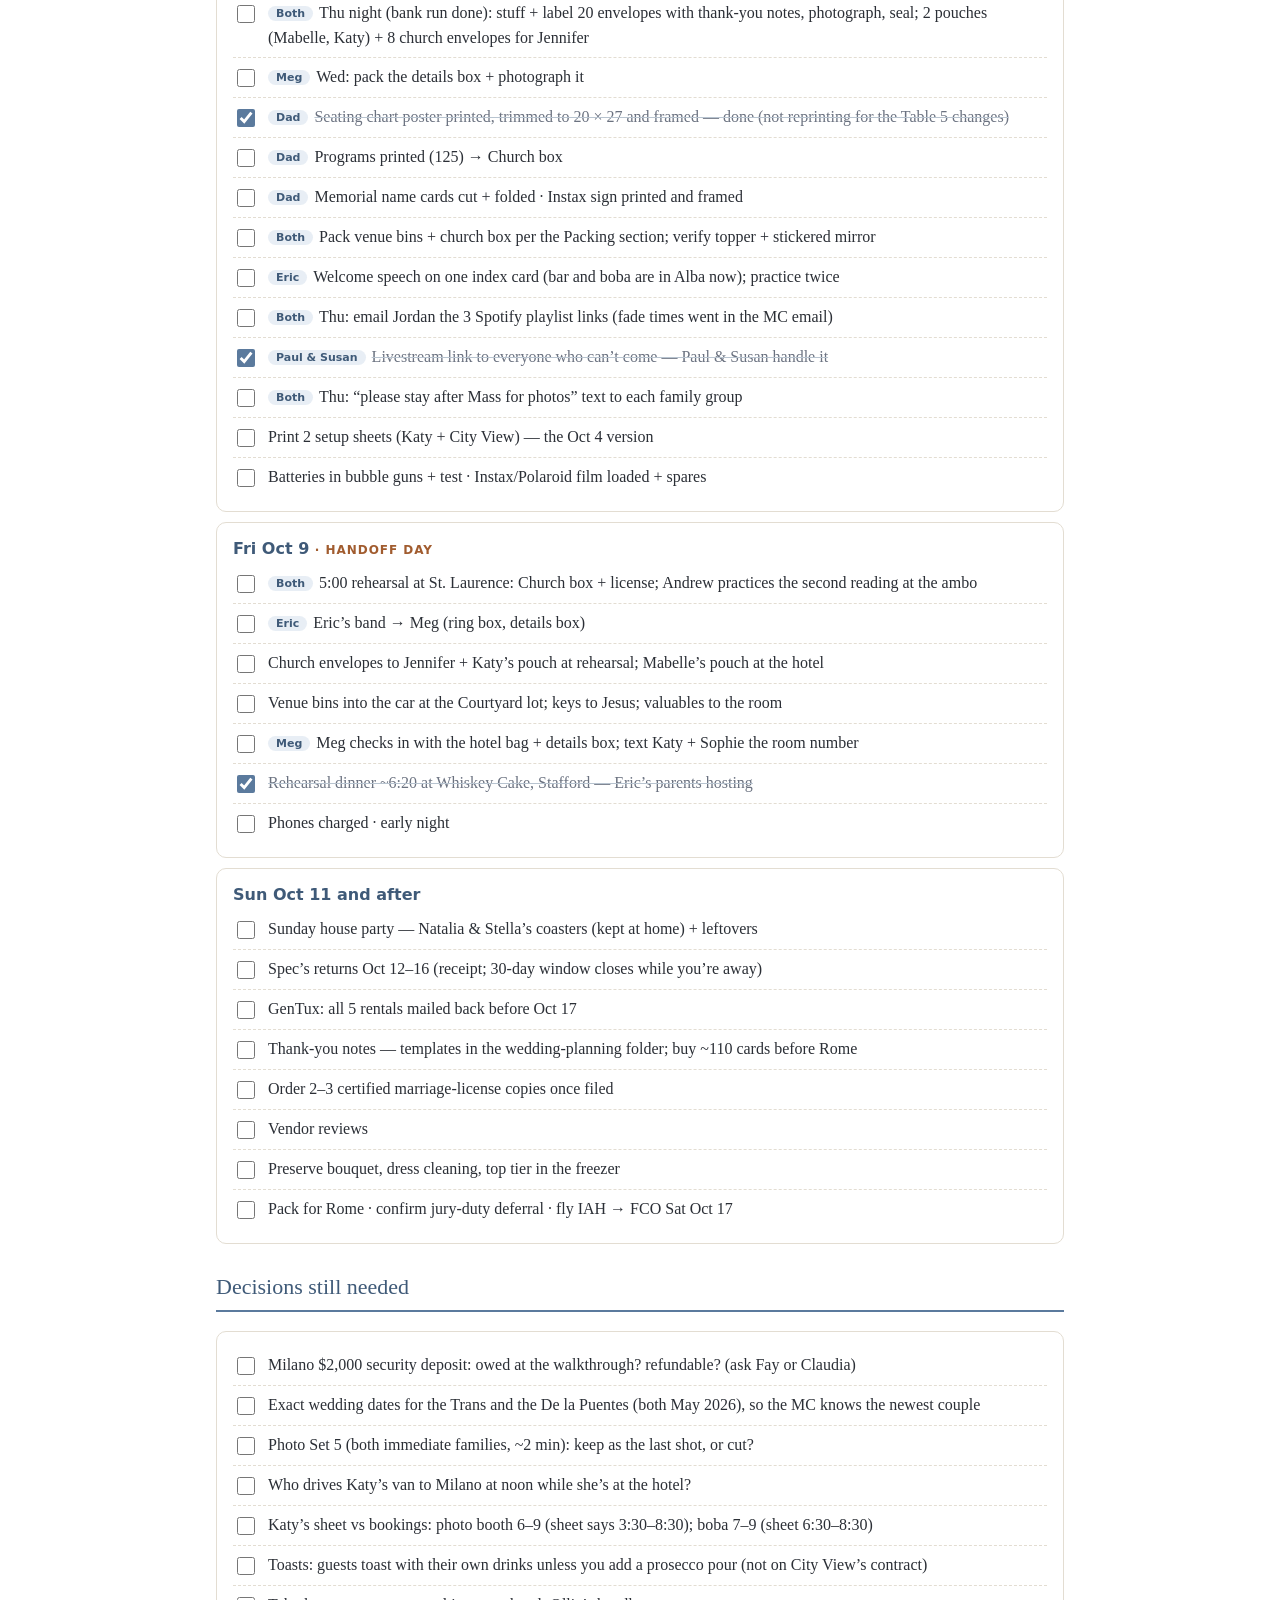
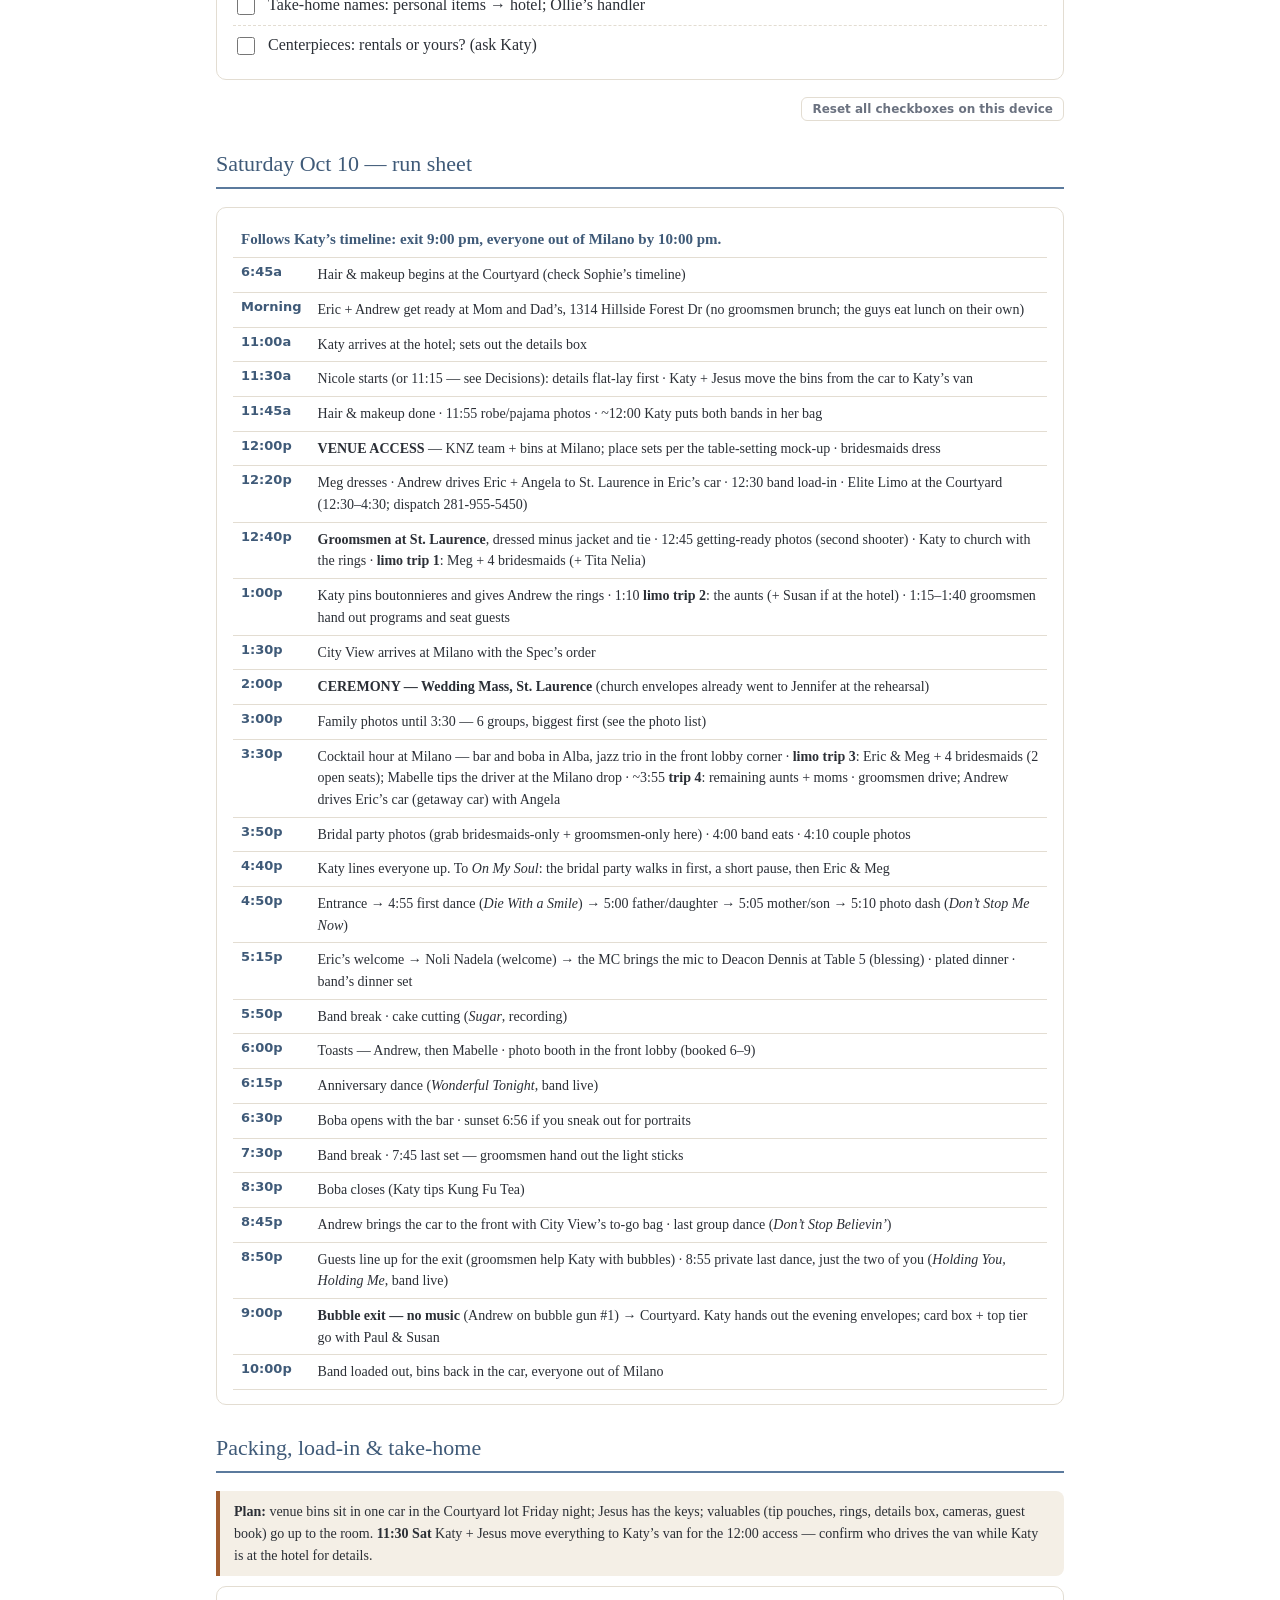
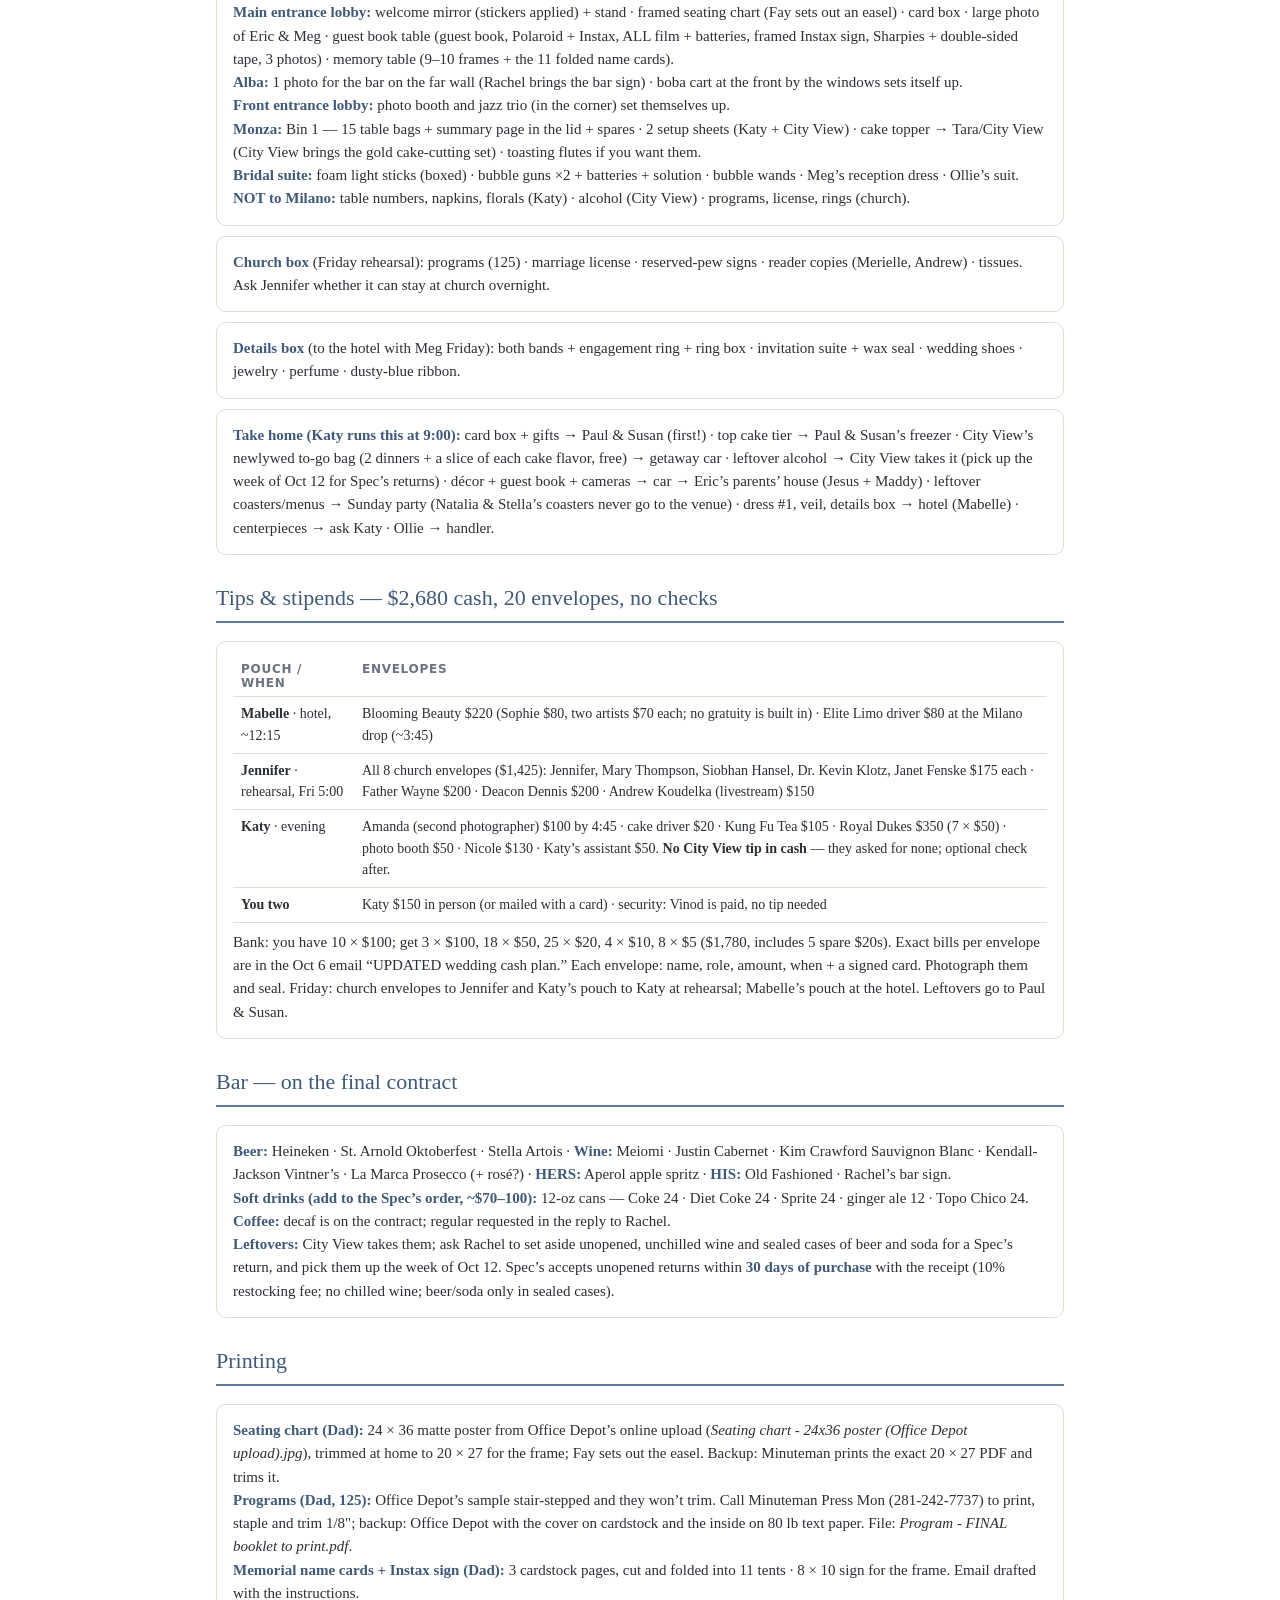
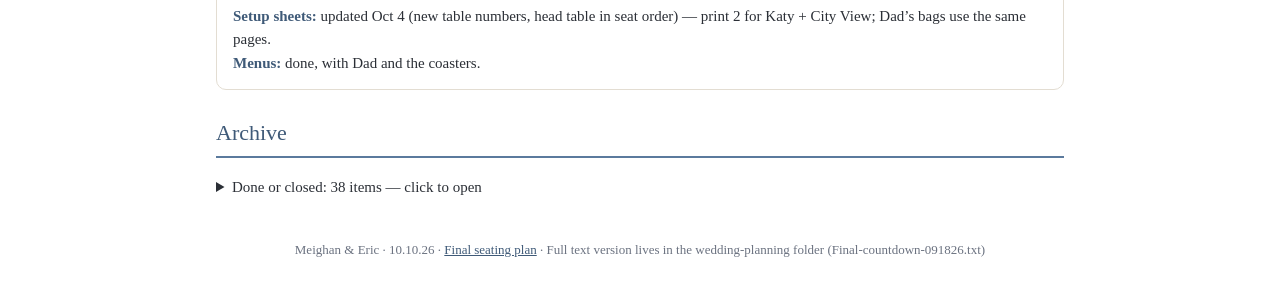
==== commit 3b0c851a: "Countdown: MC email sent, bank run done, poster done, livestream with Paul and Susan, limo settled. " ====
--- a/countdown.html
+++ b/countdown.html
@@ -200,20 +200,20 @@
  {id:"rachelalc",t:"Send Rachel the leftover-alcohol note: City View takes it, pickup the week of Oct 12",who:"Eric"},
  {id:"katygrid",t:"Katy: paste the new seating grid (Excel ‘Katy format’ tab) into her sheet · confirm room for Table 6’s end chairs (~2 ft each end) · she handles floral placement",who:"Eric"},
  {id:"playlistfill",t:"Spotify: dinner playlist — drop Hotel California, add ~6 songs · breaks — add a few",who:"Both"},
- {id:"bandlist",t:"Send Jordan the MC email: script, pronunciations (check with Meg), fade times, Loves/Likes updates",who:"Both"},
+ {id:"bandlist",t:"Send Jordan the MC email: script, pronunciations (check with Meg), fade times, Loves/Likes updates — sent",who:"Both",done:true},
  {id:"screen",t:"Listen through the Add-on screening playlist; move keepers into Dinner or Breaks",who:"Both"}]},
 {id:"w4",title:"Tue Oct 6 – Thu Oct 8",items:[
  {id:"delia",t:"Julie and Bob can’t come (measles): tell Katy, City View (now 118 — 74 beef, 37 chicken) and Kung Fu Tea · Dad pulls their coasters + menus from Table 5 · send Dad the new seating-chart files",who:"Eric"},
  {id:"dadbags",t:"Dad finishes the 15 table bags (by Wed Oct 7) — Bin 1",who:"Dad"},
- {id:"cash",t:"Bank run: $1,780 more (3 × $100, 18 × $50, 25 × $20, 4 × $10, 8 × $5) → stuff + label 20 envelopes, photograph, seal; 2 pouches (Mabelle, Katy) + 8 church envelopes for Jennifer",who:"Eric"},
+ {id:"cash",t:"Thu night (bank run done): stuff + label 20 envelopes with thank-you notes, photograph, seal; 2 pouches (Mabelle, Katy) + 8 church envelopes for Jennifer",who:"Both"},
  {id:"detailsbox",t:"Wed: pack the details box + photograph it",who:"Meg"},
- {id:"chartpick",t:"Seating chart poster printed, trimmed to 20 × 27 and framed",who:"Dad"},
+ {id:"chartpick",t:"Seating chart poster printed, trimmed to 20 × 27 and framed — done (not reprinting for the Table 5 changes)",who:"Dad",done:true},
  {id:"progpick",t:"Programs printed (125) → Church box",who:"Dad"},
  {id:"memprint",t:"Memorial name cards cut + folded · Instax sign printed and framed",who:"Dad"},
  {id:"packbins",t:"Pack venue bins + church box per the Packing section; verify topper + stickered mirror",who:"Both"},
  {id:"speech",t:"Welcome speech on one index card (bar and boba are in Alba now); practice twice",who:"Eric"},
  {id:"jordanfade",t:"Thu: email Jordan the 3 Spotify playlist links (fade times went in the MC email)",who:"Both"},
- {id:"live",t:"Thu: livestream text to everyone who can’t come (list in the wedding-planning folder)",who:"Both"},
+ {id:"live",t:"Livestream link to everyone who can’t come — Paul & Susan handle it",who:"Paul & Susan",done:true},
  {id:"photostay",t:"Thu: “please stay after Mass for photos” text to each family group",who:"Both"},
  {id:"sheets",t:"Print 2 setup sheets (Katy + City View) — the Oct 4 version"},
  {id:"batteries",t:"Batteries in bubble guns + test · Instax/Polaroid film loaded + spares"}]},
@@ -236,7 +236,7 @@
  {id:"honeymoon",t:"Pack for Rome · confirm jury-duty deferral · fly IAH → FCO Sat Oct 17"}]}
 ];
 const OPEN=[
- {id:"d15",t:"Aunts riding the limo: names + how many (sets trip 2 and trip 4)"},
+ {id:"d15",t:"Aunts riding the limo — not an issue (the Mercados are all at the same hotel)",done:true},
  {id:"d16",t:"Church: all cash — livestream $150 to Andrew Koudelka (Bryan’s Aug 14 email), Father Wayne and Deacon Dennis $200 each — decided Oct 7",done:true},
  {id:"d17",t:"Milano $2,000 security deposit: owed at the walkthrough? refundable? (ask Fay or Claudia)"},
  {id:"d18",t:"Exact wedding dates for the Trans and the De la Puentes (both May 2026), so the MC knows the newest couple"},
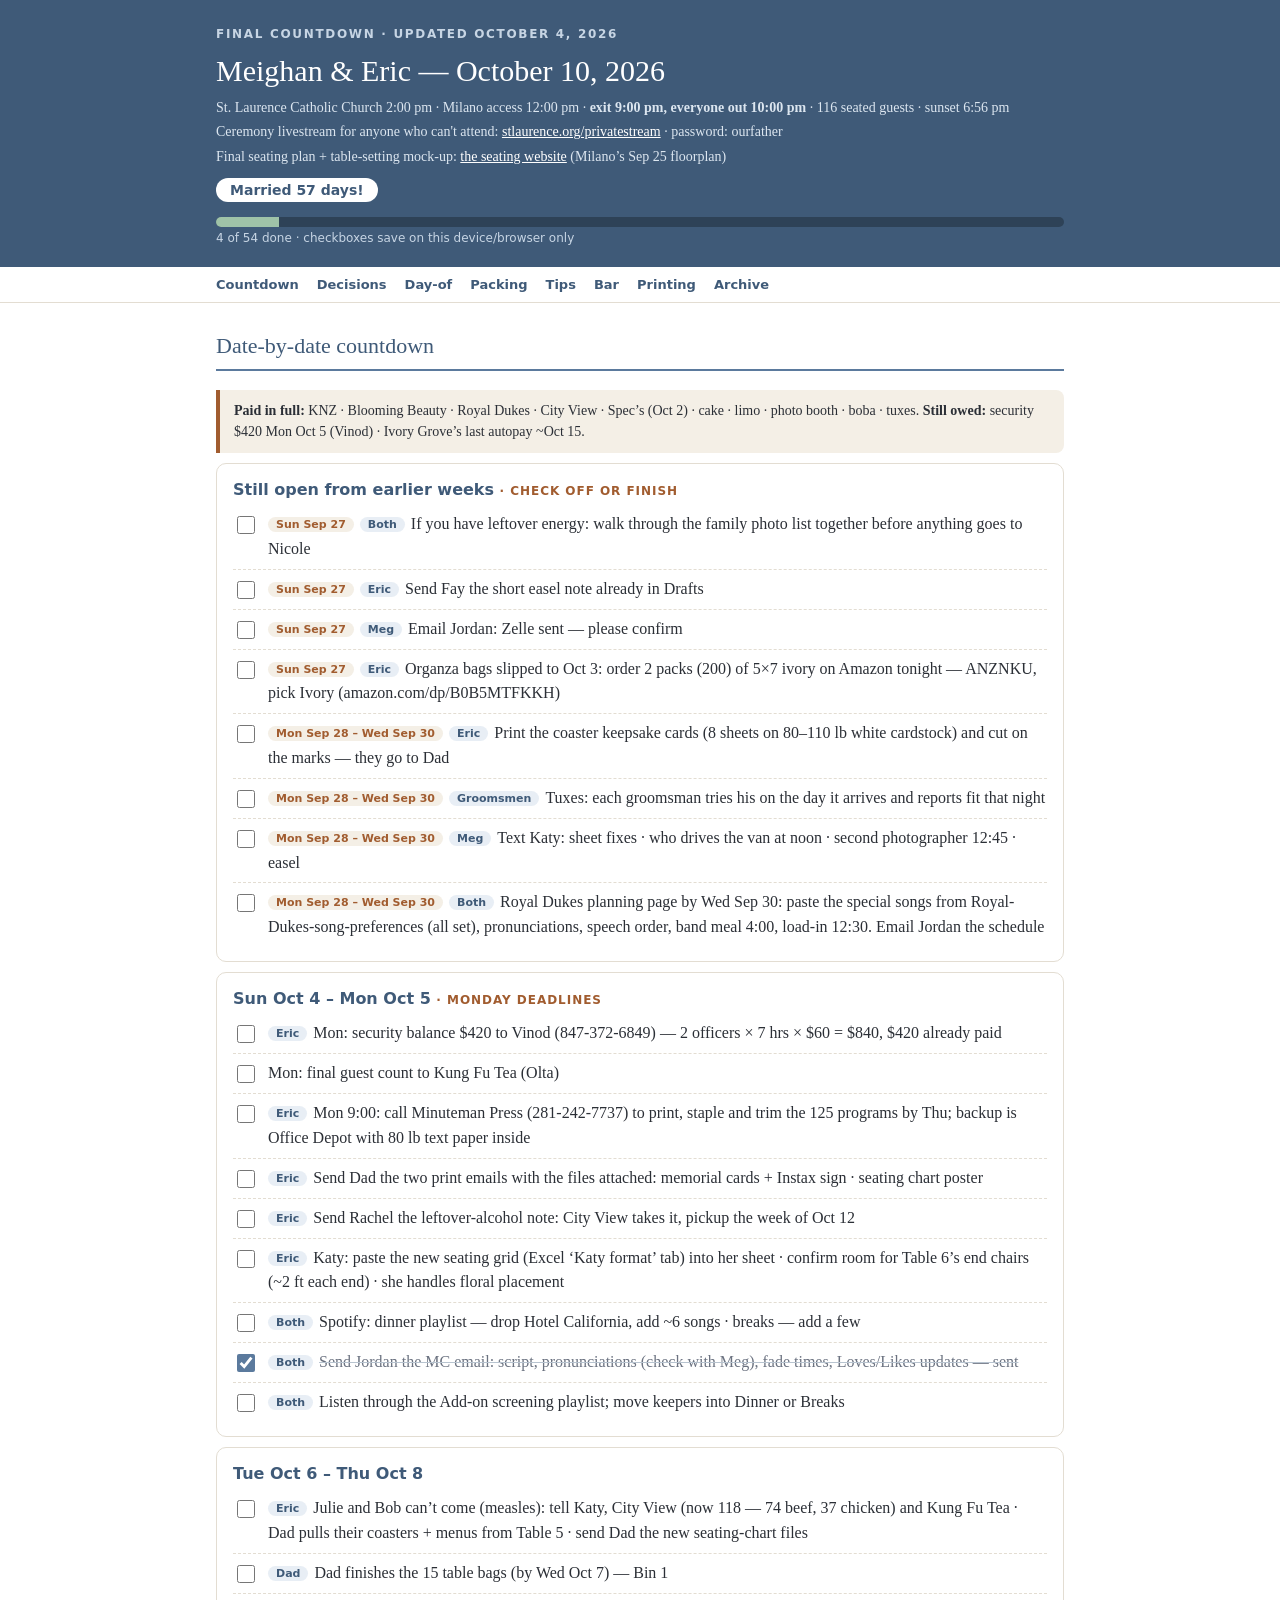
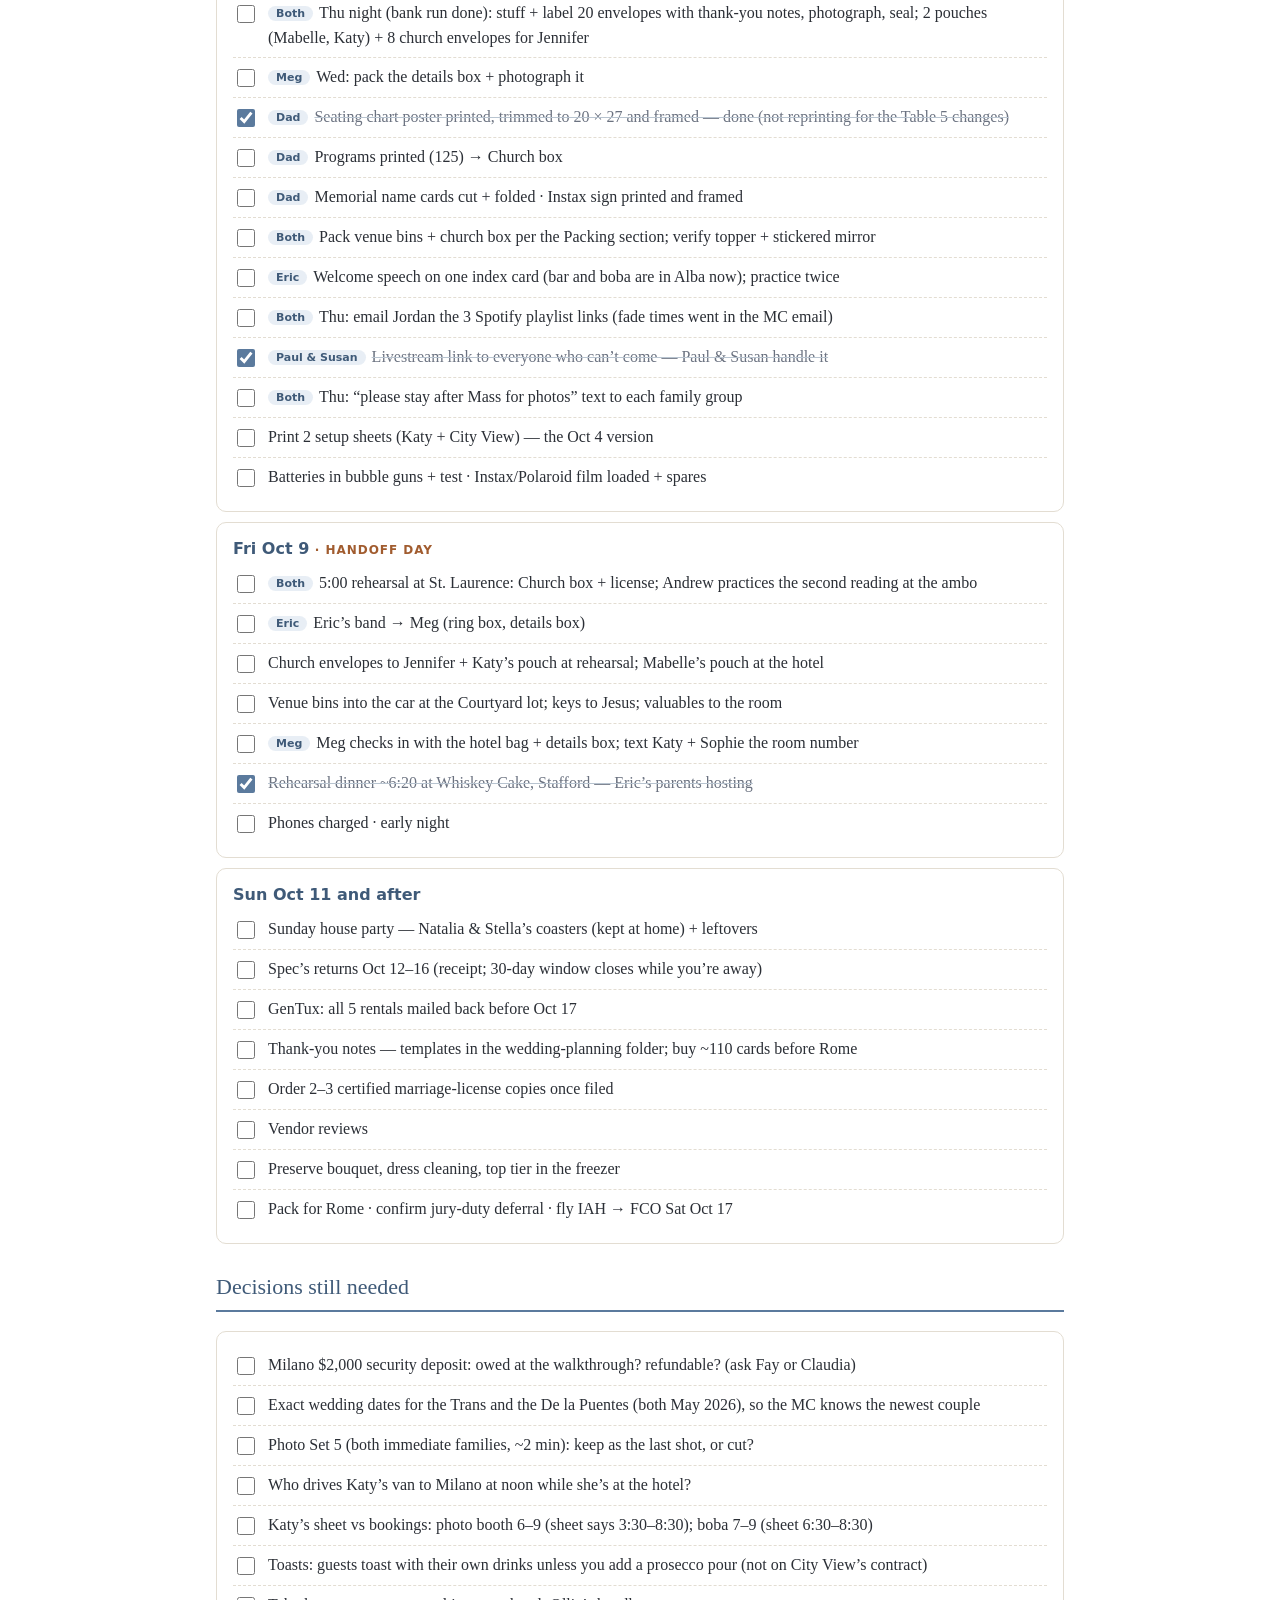
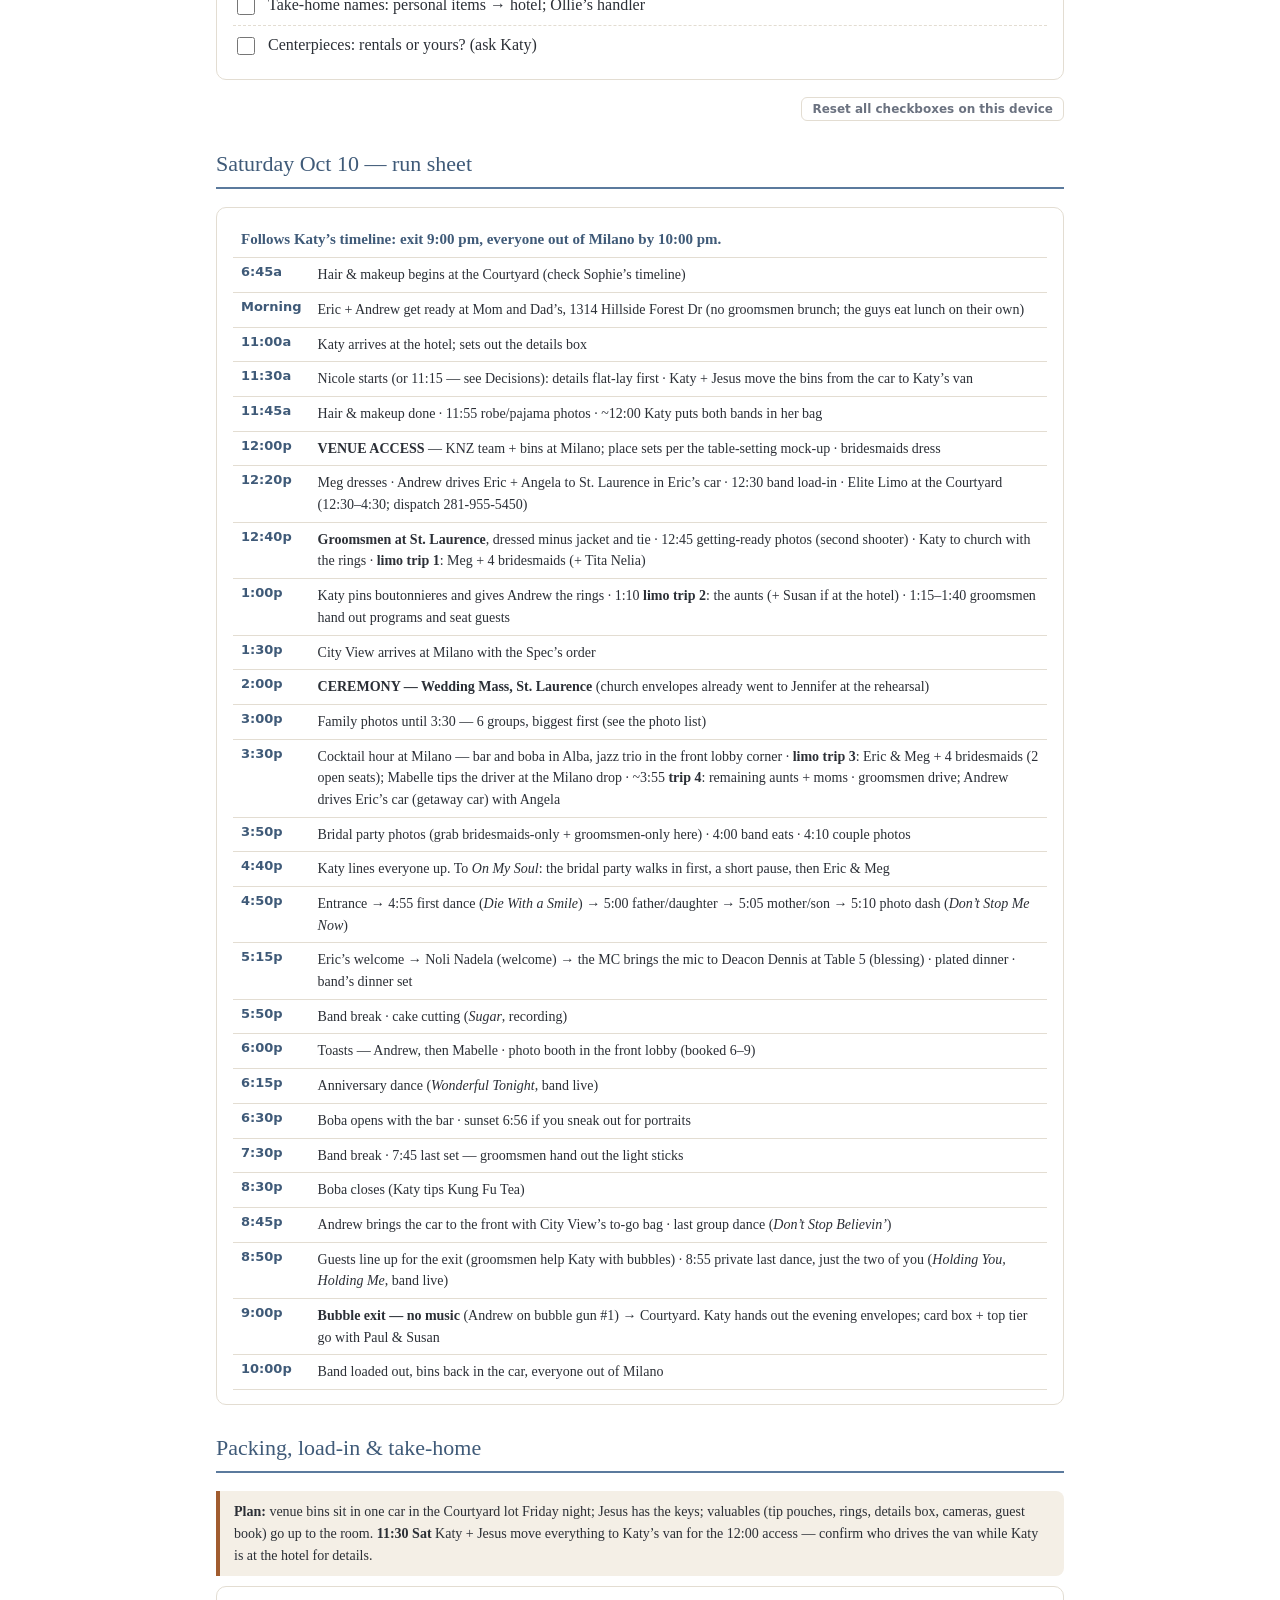
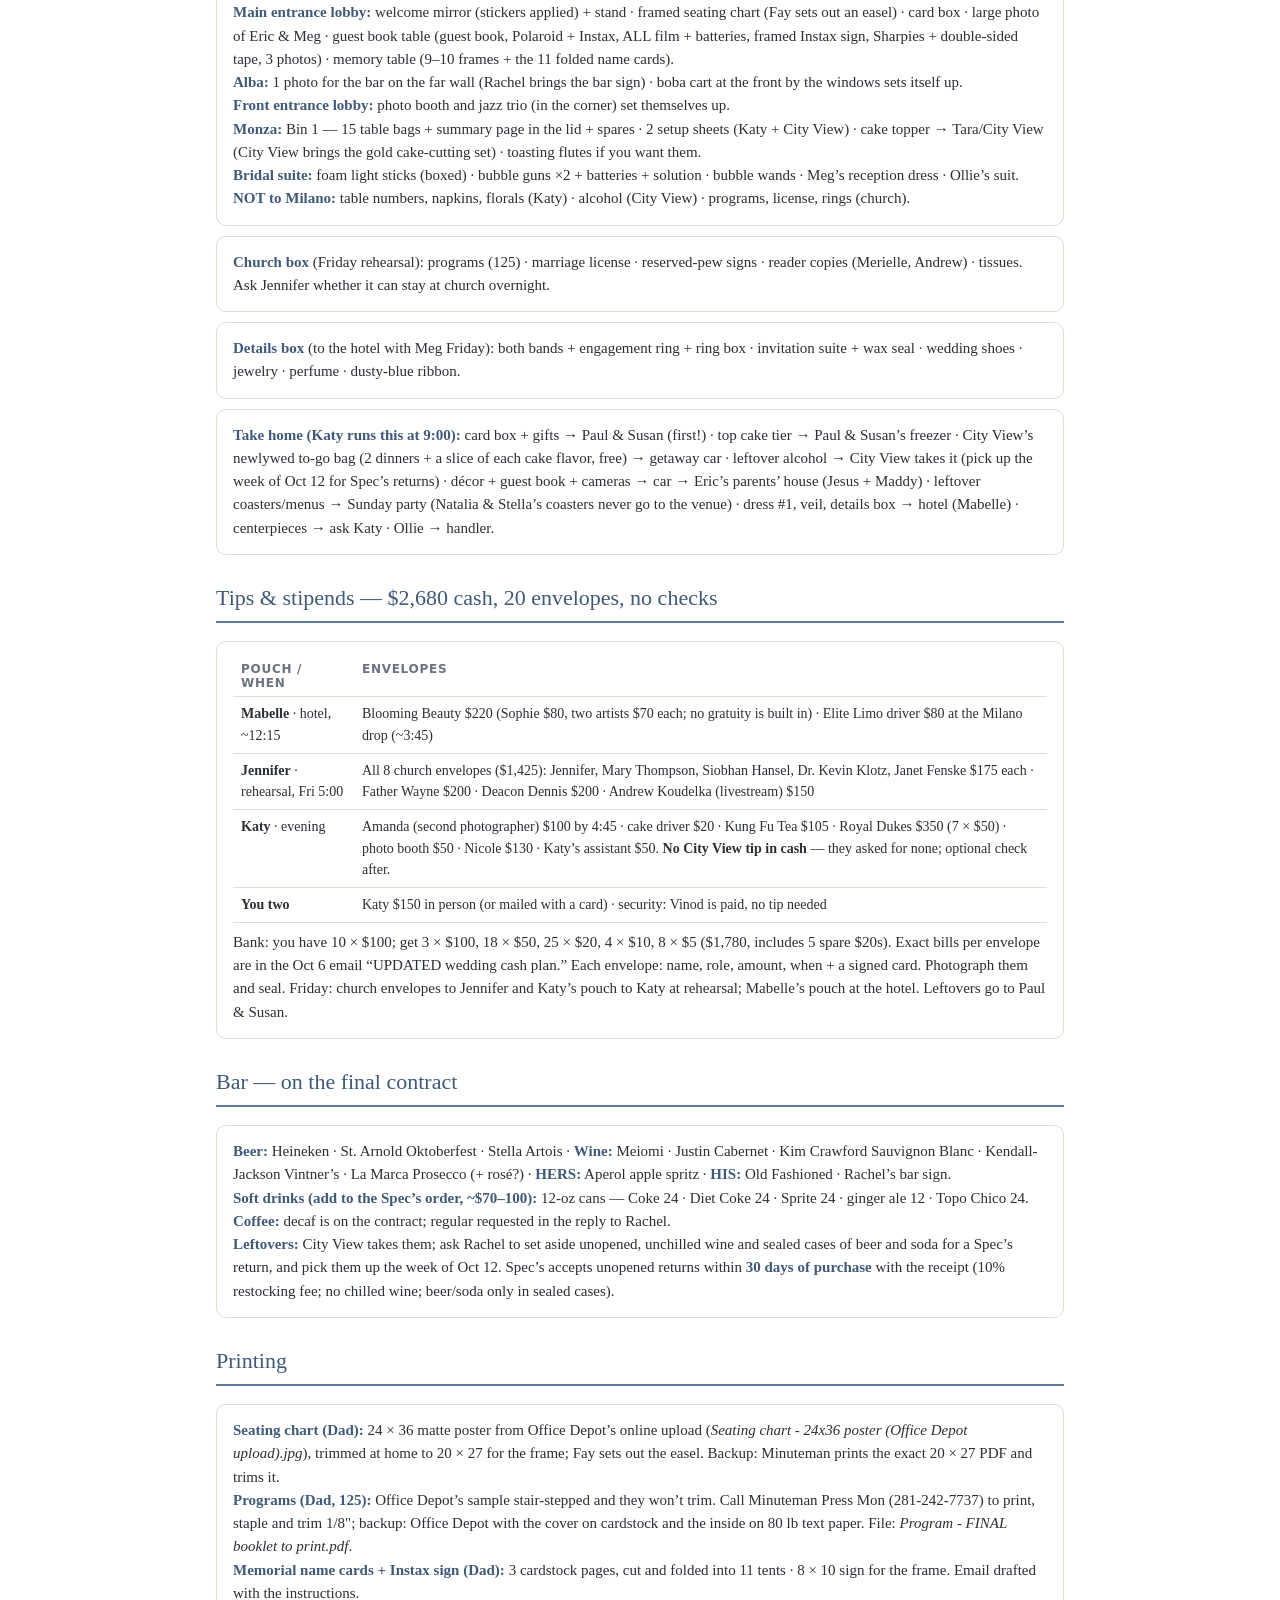
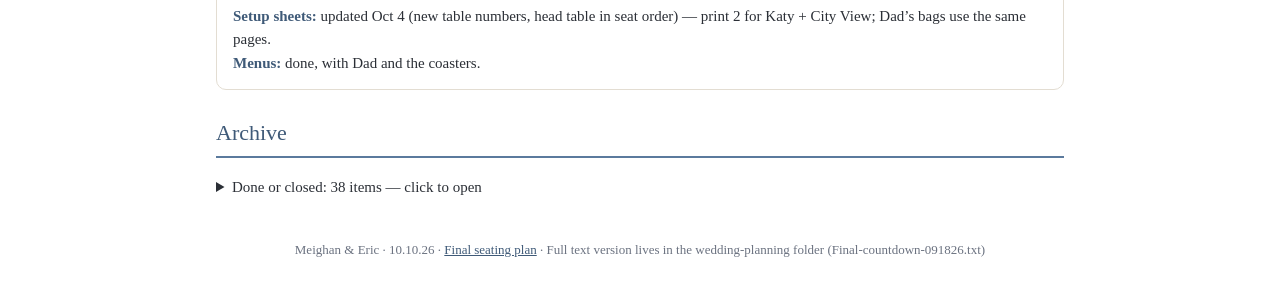
==== commit 01254641: "Seating: Steve and Diane Vavra can't come; 116 guests, Table 1 now 4. Co-authored-by: Cursor <cursor" ====
--- a/countdown.html
+++ b/countdown.html
@@ -50,7 +50,7 @@
 <header><div class="wrap">
 <div class="eyebrow">Final countdown · updated October 4, 2026</div>
 <h1>Meighan &amp; Eric — October 10, 2026</h1>
-<p>St. Laurence Catholic Church 2:00 pm · Milano access 12:00 pm · <b>exit 9:00 pm, everyone out 10:00 pm</b> · 118 seated guests · sunset 6:56 pm</p>
+<p>St. Laurence Catholic Church 2:00 pm · Milano access 12:00 pm · <b>exit 9:00 pm, everyone out 10:00 pm</b> · 116 seated guests · sunset 6:56 pm</p>
 <p>Ceremony livestream for anyone who can't attend: <a href="http://stlaurence.org/privatestream">stlaurence.org/privatestream</a> · password: ourfather</p>
 <p>Final seating plan + table-setting mock-up: <a href="index.html">the seating website</a> (Milano’s Sep 25 floorplan)</p>
 <div class="days" id="days"></div>
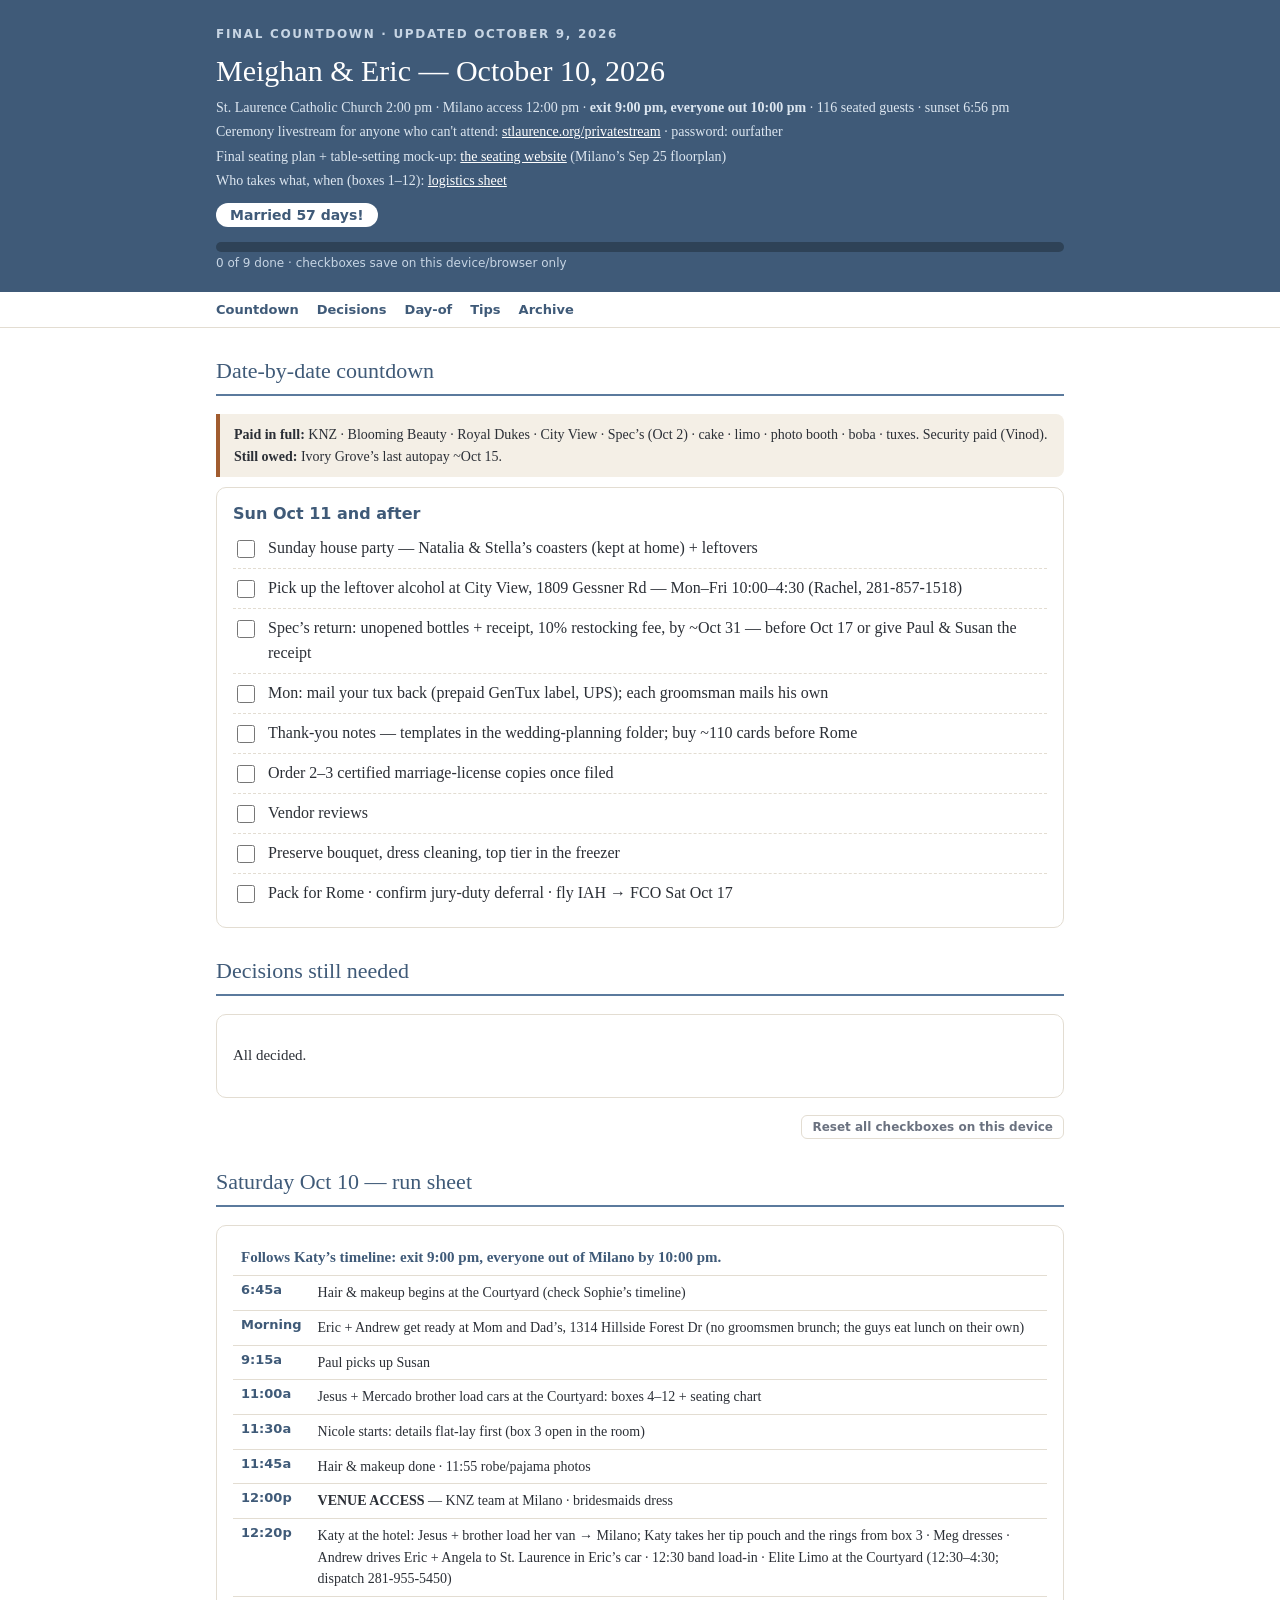
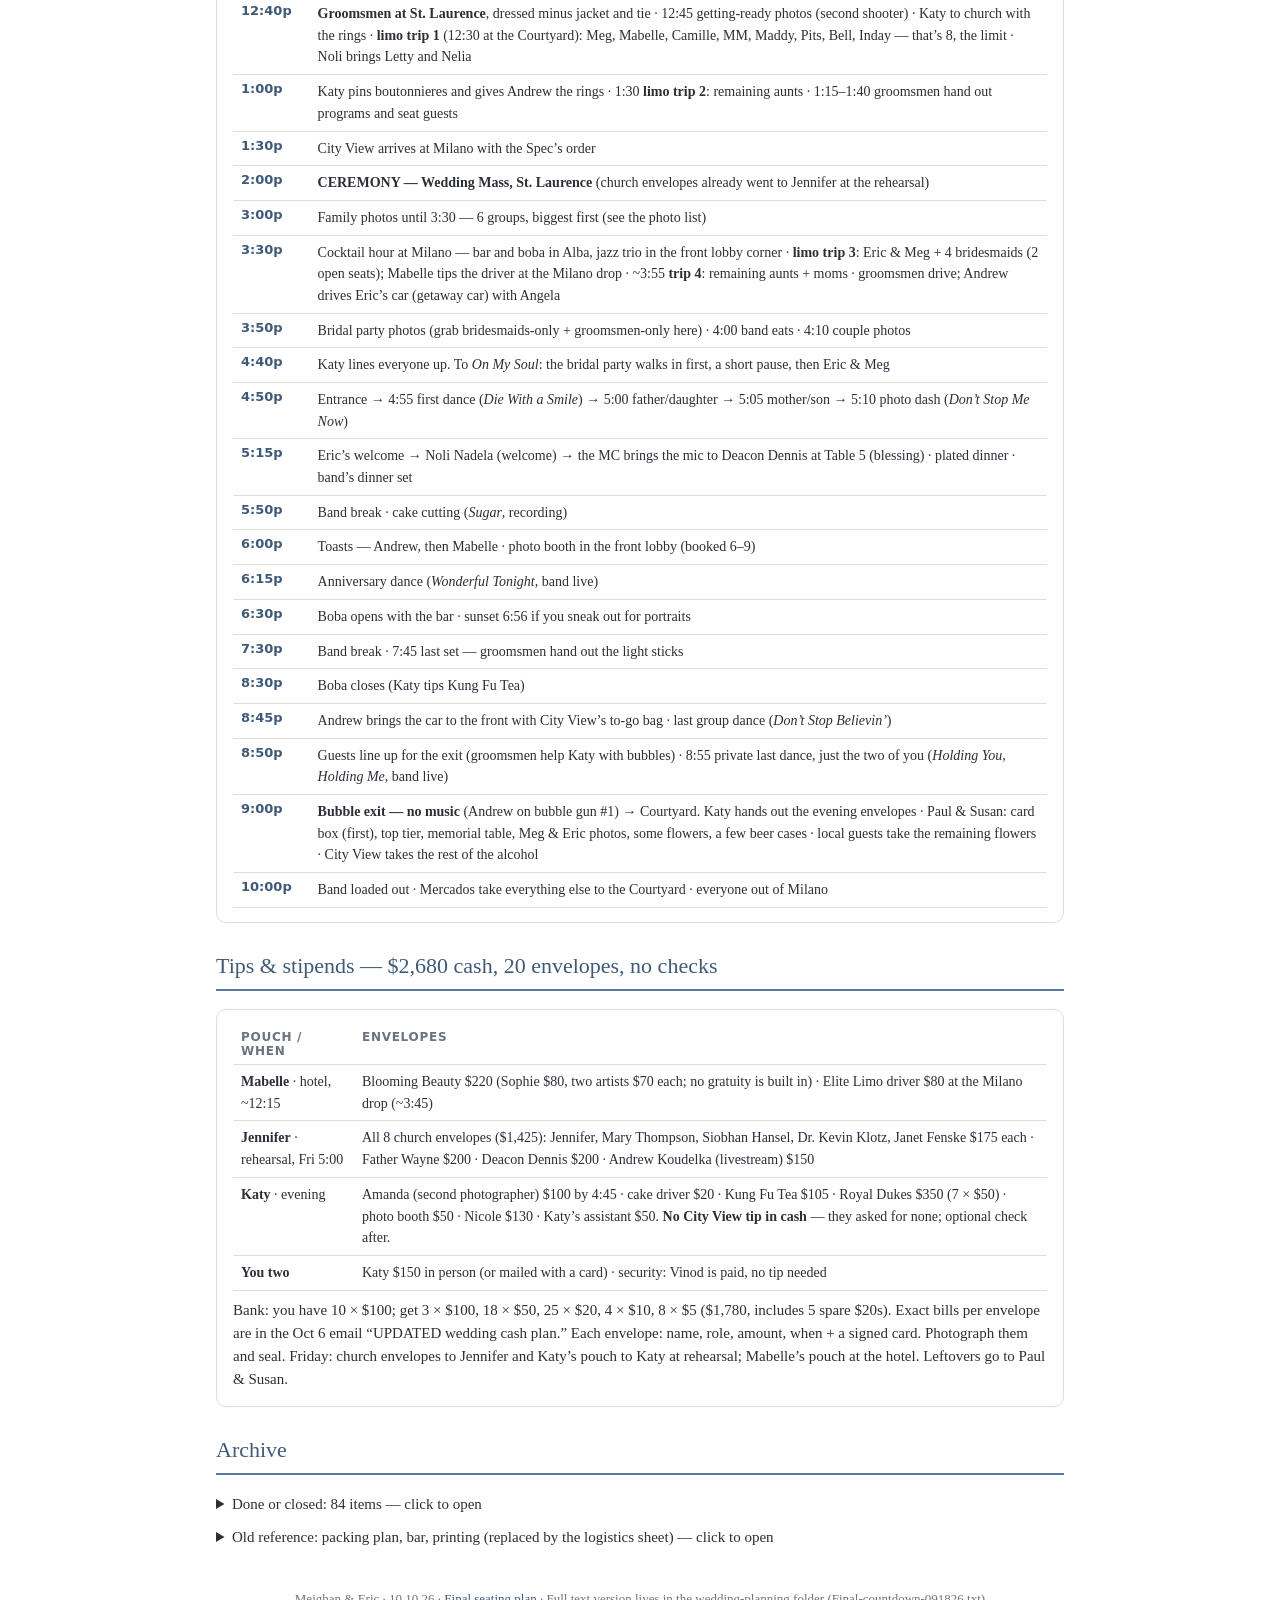
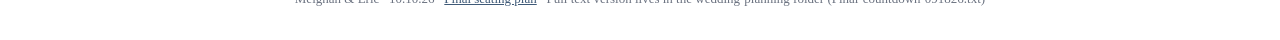
==== commit e4137a99: "Countdown: archive everything through Friday; run sheet matches the final timeline; add City View pi" ====
--- a/countdown.html
+++ b/countdown.html
@@ -48,22 +48,23 @@
 </head>
 <body>
 <header><div class="wrap">
-<div class="eyebrow">Final countdown · updated October 4, 2026</div>
+<div class="eyebrow">Final countdown · updated October 9, 2026</div>
 <h1>Meighan &amp; Eric — October 10, 2026</h1>
 <p>St. Laurence Catholic Church 2:00 pm · Milano access 12:00 pm · <b>exit 9:00 pm, everyone out 10:00 pm</b> · 116 seated guests · sunset 6:56 pm</p>
 <p>Ceremony livestream for anyone who can't attend: <a href="http://stlaurence.org/privatestream">stlaurence.org/privatestream</a> · password: ourfather</p>
 <p>Final seating plan + table-setting mock-up: <a href="index.html">the seating website</a> (Milano’s Sep 25 floorplan)</p>
+<p>Who takes what, when (boxes 1–12): <a href="https://docs.google.com/spreadsheets/d/17McN1LqMccQlaDShuPcSjKSksTn8nL_UlJ1HmiTbiaA/edit">logistics sheet</a></p>
 <div class="days" id="days"></div>
 <div class="progress"><i id="bar"></i></div>
 <div class="pnote" id="pnote">Checkboxes save on THIS device/browser only — Eric and Meg each keep their own copy.</div>
 </div></header>
 <nav><div class="wrap">
-<a href="#countdown">Countdown</a><a href="#open">Decisions</a><a href="#dayof">Day-of</a><a href="#packing">Packing</a><a href="#tips">Tips</a><a href="#bar">Bar</a><a href="#printing">Printing</a><a href="#archive">Archive</a>
+<a href="#countdown">Countdown</a><a href="#open">Decisions</a><a href="#dayof">Day-of</a><a href="#tips">Tips</a><a href="#archive">Archive</a>
 </div></nav>
 <main class="wrap">
 
 <section id="countdown"><h2>Date-by-date countdown</h2>
-<div class="note"><b>Paid in full:</b> KNZ · Blooming Beauty · Royal Dukes · City View · Spec’s (Oct 2) · cake · limo · photo booth · boba · tuxes. <b>Still owed:</b> security $420 Mon Oct 5 (Vinod) · Ivory Grove’s last autopay ~Oct 15.</div>
+<div class="note"><b>Paid in full:</b> KNZ · Blooming Beauty · Royal Dukes · City View · Spec’s (Oct 2) · cake · limo · photo booth · boba · tuxes. Security paid (Vinod). <b>Still owed:</b> Ivory Grove’s last autopay ~Oct 15.</div>
 <div id="checklists"></div></section>
 
 <section id="open"><h2>Decisions still needed</h2><div class="card" id="openItems"></div>
@@ -74,13 +75,14 @@
 <tr><td colspan="2" class="info"><b>Follows Katy’s timeline: exit 9:00 pm, everyone out of Milano by 10:00 pm.</b></td></tr>
 <tr><td class="time">6:45a</td><td>Hair &amp; makeup begins at the Courtyard (check Sophie’s timeline)</td></tr>
 <tr><td class="time">Morning</td><td>Eric + Andrew get ready at Mom and Dad’s, 1314 Hillside Forest Dr (no groomsmen brunch; the guys eat lunch on their own)</td></tr>
-<tr><td class="time">11:00a</td><td>Katy arrives at the hotel; sets out the details box</td></tr>
-<tr><td class="time">11:30a</td><td>Nicole starts (or 11:15 — see Decisions): details flat-lay first · Katy + Jesus move the bins from the car to Katy’s van</td></tr>
-<tr><td class="time">11:45a</td><td>Hair &amp; makeup done · 11:55 robe/pajama photos · ~12:00 Katy puts both bands in her bag</td></tr>
-<tr><td class="time">12:00p</td><td><b>VENUE ACCESS</b> — KNZ team + bins at Milano; place sets per the table-setting mock-up · bridesmaids dress</td></tr>
-<tr><td class="time">12:20p</td><td>Meg dresses · Andrew drives Eric + Angela to St. Laurence in Eric’s car · 12:30 band load-in · Elite Limo at the Courtyard (12:30–4:30; dispatch 281-955-5450)</td></tr>
-<tr><td class="time">12:40p</td><td><b>Groomsmen at St. Laurence</b>, dressed minus jacket and tie · 12:45 getting-ready photos (second shooter) · Katy to church with the rings · <b>limo trip 1</b>: Meg + 4 bridesmaids (+ Tita Nelia)</td></tr>
-<tr><td class="time">1:00p</td><td>Katy pins boutonnieres and gives Andrew the rings · 1:10 <b>limo trip 2</b>: the aunts (+ Susan if at the hotel) · 1:15–1:40 groomsmen hand out programs and seat guests</td></tr>
+<tr><td class="time">9:15a</td><td>Paul picks up Susan</td></tr>
+<tr><td class="time">11:00a</td><td>Jesus + Mercado brother load cars at the Courtyard: boxes 4–12 + seating chart</td></tr>
+<tr><td class="time">11:30a</td><td>Nicole starts: details flat-lay first (box 3 open in the room)</td></tr>
+<tr><td class="time">11:45a</td><td>Hair &amp; makeup done · 11:55 robe/pajama photos</td></tr>
+<tr><td class="time">12:00p</td><td><b>VENUE ACCESS</b> — KNZ team at Milano · bridesmaids dress</td></tr>
+<tr><td class="time">12:20p</td><td>Katy at the hotel: Jesus + brother load her van → Milano; Katy takes her tip pouch and the rings from box 3 · Meg dresses · Andrew drives Eric + Angela to St. Laurence in Eric’s car · 12:30 band load-in · Elite Limo at the Courtyard (12:30–4:30; dispatch 281-955-5450)</td></tr>
+<tr><td class="time">12:40p</td><td><b>Groomsmen at St. Laurence</b>, dressed minus jacket and tie · 12:45 getting-ready photos (second shooter) · Katy to church with the rings · <b>limo trip 1</b> (12:30 at the Courtyard): Meg, Mabelle, Camille, MM, Maddy, Pits, Bell, Inday — that’s 8, the limit · Noli brings Letty and Nelia</td></tr>
+<tr><td class="time">1:00p</td><td>Katy pins boutonnieres and gives Andrew the rings · 1:30 <b>limo trip 2</b>: remaining aunts · 1:15–1:40 groomsmen hand out programs and seat guests</td></tr>
 <tr><td class="time">1:30p</td><td>City View arrives at Milano with the Spec’s order</td></tr>
 <tr><td class="time">2:00p</td><td><b>CEREMONY — Wedding Mass, St. Laurence</b> (church envelopes already went to Jennifer at the rehearsal)</td></tr>
 <tr><td class="time">3:00p</td><td>Family photos until 3:30 — 6 groups, biggest first (see the photo list)</td></tr>
@@ -97,11 +99,24 @@
 <tr><td class="time">8:30p</td><td>Boba closes (Katy tips Kung Fu Tea)</td></tr>
 <tr><td class="time">8:45p</td><td>Andrew brings the car to the front with City View’s to-go bag · last group dance (<i>Don’t Stop Believin’</i>)</td></tr>
 <tr><td class="time">8:50p</td><td>Guests line up for the exit (groomsmen help Katy with bubbles) · 8:55 private last dance, just the two of you (<i>Holding You, Holding Me</i>, band live)</td></tr>
-<tr><td class="time">9:00p</td><td><b>Bubble exit — no music</b> (Andrew on bubble gun #1) → Courtyard. Katy hands out the evening envelopes; card box + top tier go with Paul &amp; Susan</td></tr>
-<tr><td class="time">10:00p</td><td>Band loaded out, bins back in the car, everyone out of Milano</td></tr>
+<tr><td class="time">9:00p</td><td><b>Bubble exit — no music</b> (Andrew on bubble gun #1) → Courtyard. Katy hands out the evening envelopes · Paul &amp; Susan: card box (first), top tier, memorial table, Meg &amp; Eric photos, some flowers, a few beer cases · local guests take the remaining flowers · City View takes the rest of the alcohol</td></tr>
+<tr><td class="time">10:00p</td><td>Band loaded out · Mercados take everything else to the Courtyard · everyone out of Milano</td></tr>
 </table></div></section>
 
-<section id="packing"><h2>Packing, load-in &amp; take-home</h2>
+<section id="tips"><h2>Tips &amp; stipends — $2,680 cash, 20 envelopes, no checks</h2>
+<div class="card"><table>
+<tr><th>Pouch / when</th><th>Envelopes</th></tr>
+<tr><td><b>Mabelle</b> · hotel, ~12:15</td><td>Blooming Beauty $220 (Sophie $80, two artists $70 each; no gratuity is built in) · Elite Limo driver $80 at the Milano drop (~3:45)</td></tr>
+<tr><td><b>Jennifer</b> · rehearsal, Fri 5:00</td><td>All 8 church envelopes ($1,425): Jennifer, Mary Thompson, Siobhan Hansel, Dr. Kevin Klotz, Janet Fenske $175 each · Father Wayne $200 · Deacon Dennis $200 · Andrew Koudelka (livestream) $150</td></tr>
+<tr><td><b>Katy</b> · evening</td><td>Amanda (second photographer) $100 by 4:45 · cake driver $20 · Kung Fu Tea $105 · Royal Dukes $350 (7 × $50) · photo booth $50 · Nicole $130 · Katy’s assistant $50. <b>No City View tip in cash</b> — they asked for none; optional check after.</td></tr>
+<tr><td><b>You two</b></td><td>Katy $150 in person (or mailed with a card) · security: Vinod is paid, no tip needed</td></tr>
+</table>
+<p class="info" style="margin:8px 0 0">Bank: you have 10 × $100; get 3 × $100, 18 × $50, 25 × $20, 4 × $10, 8 × $5 ($1,780, includes 5 spare $20s). Exact bills per envelope are in the Oct 6 email “UPDATED wedding cash plan.” Each envelope: name, role, amount, when + a signed card. Photograph them and seal. Friday: church envelopes to Jennifer and Katy’s pouch to Katy at rehearsal; Mabelle’s pouch at the hotel. Leftovers go to Paul &amp; Susan.</p></div>
+</section>
+
+<section id="archive"><h2>Archive</h2><div id="archiveHost"></div>
+<details style="margin-top:10px"><summary class="info" style="cursor:pointer">Old reference: packing plan, bar, printing (replaced by the logistics sheet) — click to open</summary>
+<div><h2>Packing, load-in &amp; take-home</h2>
 <div class="note"><b>Plan:</b> venue bins sit in one car in the Courtyard lot Friday night; Jesus has the keys; valuables (tip pouches, rings, details box, cameras, guest book) go up to the room. <b>11:30 Sat</b> Katy + Jesus move everything to Katy’s van for the 12:00 access — confirm who drives the van while Katy is at the hotel for details.</div>
 <div class="card info"><b>Main entrance lobby:</b> welcome mirror (stickers applied) + stand · framed seating chart (Fay sets out an easel) · card box · large photo of Eric &amp; Meg · guest book table (guest book, Polaroid + Instax, ALL film + batteries, framed Instax sign, Sharpies + double-sided tape, 3 photos) · memory table (9–10 frames + the 11 folded name cards).<br>
 <b>Alba:</b> 1 photo for the bar on the far wall (Rachel brings the bar sign) · boba cart at the front by the windows sets itself up.<br>
@@ -112,42 +127,31 @@
 <div class="card info"><b>Church box</b> (Friday rehearsal): programs (125) · marriage license · reserved-pew signs · reader copies (Merielle, Andrew) · tissues. Ask Jennifer whether it can stay at church overnight.</div>
 <div class="card info"><b>Details box</b> (to the hotel with Meg Friday): both bands + engagement ring + ring box · invitation suite + wax seal · wedding shoes · jewelry · perfume · dusty-blue ribbon.</div>
 <div class="card info"><b>Take home (Katy runs this at 9:00):</b> card box + gifts → Paul &amp; Susan (first!) · top cake tier → Paul &amp; Susan’s freezer · City View’s newlywed to-go bag (2 dinners + a slice of each cake flavor, free) → getaway car · leftover alcohol → City View takes it (pick up the week of Oct 12 for Spec’s returns) · décor + guest book + cameras → car → Eric’s parents’ house (Jesus + Maddy) · leftover coasters/menus → Sunday party (Natalia &amp; Stella’s coasters never go to the venue) · dress #1, veil, details box → hotel (Mabelle) · centerpieces → ask Katy · Ollie → handler.</div>
-</section>
-
-<section id="tips"><h2>Tips &amp; stipends — $2,680 cash, 20 envelopes, no checks</h2>
-<div class="card"><table>
-<tr><th>Pouch / when</th><th>Envelopes</th></tr>
-<tr><td><b>Mabelle</b> · hotel, ~12:15</td><td>Blooming Beauty $220 (Sophie $80, two artists $70 each; no gratuity is built in) · Elite Limo driver $80 at the Milano drop (~3:45)</td></tr>
-<tr><td><b>Jennifer</b> · rehearsal, Fri 5:00</td><td>All 8 church envelopes ($1,425): Jennifer, Mary Thompson, Siobhan Hansel, Dr. Kevin Klotz, Janet Fenske $175 each · Father Wayne $200 · Deacon Dennis $200 · Andrew Koudelka (livestream) $150</td></tr>
-<tr><td><b>Katy</b> · evening</td><td>Amanda (second photographer) $100 by 4:45 · cake driver $20 · Kung Fu Tea $105 · Royal Dukes $350 (7 × $50) · photo booth $50 · Nicole $130 · Katy’s assistant $50. <b>No City View tip in cash</b> — they asked for none; optional check after.</td></tr>
-<tr><td><b>You two</b></td><td>Katy $150 in person (or mailed with a card) · security: Vinod is paid, no tip needed</td></tr>
-</table>
-<p class="info" style="margin:8px 0 0">Bank: you have 10 × $100; get 3 × $100, 18 × $50, 25 × $20, 4 × $10, 8 × $5 ($1,780, includes 5 spare $20s). Exact bills per envelope are in the Oct 6 email “UPDATED wedding cash plan.” Each envelope: name, role, amount, when + a signed card. Photograph them and seal. Friday: church envelopes to Jennifer and Katy’s pouch to Katy at rehearsal; Mabelle’s pouch at the hotel. Leftovers go to Paul &amp; Susan.</p></div>
-</section>
-
-<section id="bar"><h2>Bar — on the final contract</h2>
+</div>
+
+<div><h2>Bar — on the final contract</h2>
 <div class="card info"><b>Beer:</b> Heineken · St. Arnold Oktoberfest · Stella Artois · <b>Wine:</b> Meiomi · Justin Cabernet · Kim Crawford Sauvignon Blanc · Kendall-Jackson Vintner’s · La Marca Prosecco (+ rosé?) · <b>HERS:</b> Aperol apple spritz · <b>HIS:</b> Old Fashioned · Rachel’s bar sign.<br>
 <b>Soft drinks (add to the Spec’s order, ~$70–100):</b> 12-oz cans — Coke 24 · Diet Coke 24 · Sprite 24 · ginger ale 12 · Topo Chico 24.<br>
 <b>Coffee:</b> decaf is on the contract; regular requested in the reply to Rachel.<br>
 <b>Leftovers:</b> City View takes them; ask Rachel to set aside unopened, unchilled wine and sealed cases of beer and soda for a Spec’s return, and pick them up the week of Oct 12. Spec’s accepts unopened returns within <b>30 days of purchase</b> with the receipt (10% restocking fee; no chilled wine; beer/soda only in sealed cases).</div>
-</section>
-
-<section id="printing"><h2>Printing</h2>
+</div>
+
+<div><h2>Printing</h2>
 <div class="card info">
 <b>Seating chart (Dad):</b> 24 × 36 matte poster from Office Depot’s online upload (<i>Seating chart - 24x36 poster (Office Depot upload).jpg</i>), trimmed at home to 20 × 27 for the frame; Fay sets out the easel. Backup: Minuteman prints the exact 20 × 27 PDF and trims it.<br>
 <b>Programs (Dad, 125):</b> Office Depot’s sample stair-stepped and they won’t trim. Call Minuteman Press Mon (281-242-7737) to print, staple and trim 1/8"; backup: Office Depot with the cover on cardstock and the inside on 80 lb text paper. File: <i>Program - FINAL booklet to print.pdf</i>.<br>
 <b>Memorial name cards + Instax sign (Dad):</b> 3 cardstock pages, cut and folded into 11 tents · 8 × 10 sign for the frame. Email drafted with the instructions.<br>
 <b>Setup sheets:</b> updated Oct 4 (new table numbers, head table in seat order) — print 2 for Katy + City View; Dad’s bags use the same pages.<br>
 <b>Menus:</b> done, with Dad and the coasters.
-</div></section>
-
-<section id="archive"><h2>Archive</h2><div id="archiveHost"></div></section>
+</div></div>
+
+</details></section>
 
 </main>
 <footer>Meighan &amp; Eric · 10.10.26 · <a href="index.html">Final seating plan</a> · Full text version lives in the wedding-planning folder (Final-countdown-091826.txt)</footer>
 <script>
 const SECTIONS=[
-{id:"done",title:"Done by Sep 27",archived:true,items:[
+{id:"done",title:"Done by Sep 27",archived:true,closed:true,items:[
  {id:"lic",t:"Marriage license in hand (Church box)",done:true},
  {id:"meals",t:"Meals locked: 75 beef · 38 chicken · 3 veg · 1 vegan · 1 kids · 2 couple = 120",done:true},
  {id:"cvcfinal",t:"City View final contract received (Sep 24)",done:true},
@@ -163,7 +167,7 @@
  {id:"bubble",t:"Bubble exit: after the private last dance, no music",done:true},
  {id:"entrance",t:"Entrance: whole bridal party + Eric & Meg together as one group to On My Soul",done:true},
  {id:"songsset",t:"Songs set: Don’t Stop Me Now (photo dash) · Sugar (cake) · Wonderful Tonight (anniversary) · Don’t Stop Believin’ (last group dance) · Holding You, Holding Me (private last dance, band live)",done:true}]},
-{id:"sun",title:"Sun Sep 27",archived:true,items:[
+{id:"sun",title:"Sun Sep 27",archived:true,closed:true,items:[
  {id:"progspacing",t:"Program in Canva: fix the spacing",who:"Eric",done:true},
  {id:"progprayer",t:"Program in Canva: swap in the new Universal Prayer",who:"Eric",done:true},
  {id:"progmemorial",t:"Program in Canva: add the memorial on the last page",who:"Eric",done:true},
@@ -174,7 +178,7 @@
  {id:"jordanconf",t:"Email Jordan: Zelle sent — please confirm",who:"Meg"},
  {id:"organza",t:"Organza bags slipped to Oct 3: order 2 packs (200) of 5×7 ivory on Amazon tonight — ANZNKU, pick Ivory (amazon.com/dp/B0B5MTFKKH)",who:"Eric"},
  {id:"ifarrive",t:"Only if they show up: menus → Dad with the coasters and his guide · tuxes → try on",who:"Eric",done:true}]},
-{id:"w1",title:"Mon Sep 28 – Wed Sep 30",archived:true,items:[
+{id:"w1",title:"Mon Sep 28 – Wed Sep 30",archived:true,closed:true,items:[
  {id:"menus",t:"Menus → Dad: menus, coasters, organza bags, 15 gallon zip bags, printed setup sheets + sorting guide (he has until Oct 7)",who:"Eric",done:true},
  {id:"tags",t:"Print the coaster keepsake cards (8 sheets on 80–110 lb white cardstock) and cut on the marks — they go to Dad",who:"Eric"},
  {id:"tuxtry",t:"Tuxes: each groomsman tries his on the day it arrives and reports fit that night",who:"Groomsmen"},
@@ -189,10 +193,10 @@
  {id:"noli",t:"Call Tito Noli: you welcome + thank; he welcomes for the Nadela family + blessing (toast or not?) — closed",who:"Eric",done:true},
  {id:"stickers",t:"Drop the custom stickers at Kung Fu Tea (promised last week of Sept)",done:true},
  {id:"nicolestart",t:"Decide Nicole’s start (11:15 recommended) and tell Katy + Nicole — closed (Katy handled it)",done:true}]},
-{id:"w2",title:"Thu Oct 1",archived:true,items:[
+{id:"w2",title:"Thu Oct 1",archived:true,closed:true,items:[
  {id:"rdcall",t:"4:00 PM — call Jordan (713-256-2522). The planning page FREEZES after this call — call held Sep 30",who:"Both",done:true},
  {id:"rdlearn",t:"On the call: will they learn Holding You, Holding Me to play live (any fee)? If not, they play the recording — yes, they’re learning it",who:"Both",done:true}]},
-{id:"w3",title:"Sun Oct 4 – Mon Oct 5",due:"MONDAY DEADLINES",items:[
+{id:"w3",title:"Sun Oct 4 – Mon Oct 5",archived:true,closed:true,items:[
  {id:"secpay",t:"Mon: security balance $420 to Vinod (847-372-6849) — 2 officers × 7 hrs × $60 = $840, $420 already paid",who:"Eric"},
  {id:"kftcount",t:"Mon: final guest count to Kung Fu Tea (Olta)"},
  {id:"progcall",t:"Mon 9:00: call Minuteman Press (281-242-7737) to print, staple and trim the 125 programs by Thu; backup is Office Depot with 80 lb text paper inside",who:"Eric"},
@@ -202,7 +206,7 @@
  {id:"playlistfill",t:"Spotify: dinner playlist — drop Hotel California, add ~6 songs · breaks — add a few",who:"Both"},
  {id:"bandlist",t:"Send Jordan the MC email: script, pronunciations (check with Meg), fade times, Loves/Likes updates — sent",who:"Both",done:true},
  {id:"screen",t:"Listen through the Add-on screening playlist; move keepers into Dinner or Breaks",who:"Both"}]},
-{id:"w4",title:"Tue Oct 6 – Thu Oct 8",items:[
+{id:"w4",title:"Tue Oct 6 – Thu Oct 8",archived:true,closed:true,items:[
  {id:"delia",t:"Julie and Bob can’t come (measles): tell Katy, City View (now 118 — 74 beef, 37 chicken) and Kung Fu Tea · Dad pulls their coasters + menus from Table 5 · send Dad the new seating-chart files",who:"Eric"},
  {id:"dadbags",t:"Dad finishes the 15 table bags (by Wed Oct 7) — Bin 1",who:"Dad"},
  {id:"cash",t:"Thu night (bank run done): stuff + label 20 envelopes with thank-you notes, photograph, seal; 2 pouches (Mabelle, Katy) + 8 church envelopes for Jennifer",who:"Both"},
@@ -217,7 +221,7 @@
  {id:"photostay",t:"Thu: “please stay after Mass for photos” text to each family group",who:"Both"},
  {id:"sheets",t:"Print 2 setup sheets (Katy + City View) — the Oct 4 version"},
  {id:"batteries",t:"Batteries in bubble guns + test · Instax/Polaroid film loaded + spares"}]},
-{id:"w5",title:"Fri Oct 9",due:"HANDOFF DAY",items:[
+{id:"w5",title:"Fri Oct 9",archived:true,closed:true,items:[
  {id:"rehearsal",t:"5:00 rehearsal at St. Laurence: Church box + license; Andrew practices the second reading at the ambo",who:"Both"},
  {id:"ringtomeg",t:"Eric’s band → Meg (ring box, details box)",who:"Eric"},
  {id:"pouches",t:"Church envelopes to Jennifer + Katy’s pouch at rehearsal; Mabelle’s pouch at the hotel"},
@@ -227,8 +231,9 @@
  {id:"earlynight",t:"Phones charged · early night"}]},
 {id:"w6",title:"Sun Oct 11 and after",items:[
  {id:"houseparty",t:"Sunday house party — Natalia & Stella’s coasters (kept at home) + leftovers"},
- {id:"specsreturn",t:"Spec’s returns Oct 12–16 (receipt; 30-day window closes while you’re away)"},
- {id:"tuxreturn",t:"GenTux: all 5 rentals mailed back before Oct 17"},
+ {id:"cvcpickup",t:"Pick up the leftover alcohol at City View, 1809 Gessner Rd — Mon–Fri 10:00–4:30 (Rachel, 281-857-1518)"},
+ {id:"specsreturn",t:"Spec’s return: unopened bottles + receipt, 10% restocking fee, by ~Oct 31 — before Oct 17 or give Paul & Susan the receipt"},
+ {id:"tuxreturn",t:"Mon: mail your tux back (prepaid GenTux label, UPS); each groomsman mails his own"},
  {id:"thanks",t:"Thank-you notes — templates in the wedding-planning folder; buy ~110 cards before Rome"},
  {id:"liccopies",t:"Order 2–3 certified marriage-license copies once filed"},
  {id:"reviews",t:"Vendor reviews"},
@@ -238,21 +243,21 @@
 const OPEN=[
  {id:"d15",t:"Aunts riding the limo — not an issue (the Mercados are all at the same hotel)",done:true},
  {id:"d16",t:"Church: all cash — livestream $150 to Andrew Koudelka (Bryan’s Aug 14 email), Father Wayne and Deacon Dennis $200 each — decided Oct 7",done:true},
- {id:"d17",t:"Milano $2,000 security deposit: owed at the walkthrough? refundable? (ask Fay or Claudia)"},
- {id:"d18",t:"Exact wedding dates for the Trans and the De la Puentes (both May 2026), so the MC knows the newest couple"},
+ {id:"d17",t:"Milano $2,000 security deposit: owed at the walkthrough? refundable? (ask Fay or Claudia) — closed",closed:true},
+ {id:"d18",t:"Exact wedding dates for the Trans and the De la Puentes (both May 2026), so the MC knows the newest couple — closed",closed:true},
  {id:"d19",t:"Mother/son: What a Wonderful World, the full song (2:19) — decided Oct 8",done:true},
  {id:"d6",t:"Pronunciations for the MC (Meighan, Vavra, Mabelle, Merielle, Madelynne, Nadela, Ranulfo) — in the Jordan email; Meg checks Merielle, Madelynne, Nadela and Nelia",done:true},
- {id:"d7",t:"Photo Set 5 (both immediate families, ~2 min): keep as the last shot, or cut?"},
+ {id:"d7",t:"Photo Set 5 (both immediate families, ~2 min): keep as the last shot, or cut? — closed",closed:true},
  {id:"d8",t:"Nicole’s start: 11:15 (covers a late exit) vs 11:30 — closed (Katy handled it)",done:true},
- {id:"d9",t:"Who drives Katy’s van to Milano at noon while she’s at the hotel?"},
- {id:"d10",t:"Katy’s sheet vs bookings: photo booth 6–9 (sheet says 3:30–8:30); boba 7–9 (sheet 6:30–8:30)"},
- {id:"d11",t:"Toasts: guests toast with their own drinks unless you add a prosecco pour (not on City View’s contract)"},
- {id:"d12",t:"Take-home names: personal items → hotel; Ollie’s handler"},
- {id:"d13",t:"Centerpieces: rentals or yours? (ask Katy)"}];
+ {id:"d9",t:"Who drives Katy’s van to Milano at noon while she’s at the hotel? — closed",closed:true},
+ {id:"d10",t:"Katy’s sheet vs bookings: photo booth 6–9 (sheet says 3:30–8:30); boba 7–9 (sheet 6:30–8:30) — closed",closed:true},
+ {id:"d11",t:"Toasts: guests toast with their own drinks unless you add a prosecco pour (not on City View’s contract) — closed",closed:true},
+ {id:"d12",t:"Take-home names: personal items → hotel; Ollie’s handler — closed",closed:true},
+ {id:"d13",t:"Centerpieces: rentals or yours? (ask Katy) — closed",closed:true}];
 const KEY="mE-countdown-";
 function esc(s){const d=document.createElement('div');d.textContent=s;return d.innerHTML}
 // Earlier weeks: unchecked items stay up front; checked ones (and settled decisions) move to the archive.
-function isDone(sid,it){const saved=localStorage.getItem(KEY+sid+'-'+it.id);return saved===null?!!it.done:saved==='1';}
+function isDone(sid,it){if(it.closed||SECTIONS.some(s=>s.id===sid&&s.closed))return true;const saved=localStorage.getItem(KEY+sid+'-'+it.id);return saved===null?!!it.done:saved==='1';}
 function card(sec,items=sec.items,tag=false){return `<div class="card"><h3 style="margin:2px 0 6px;font:600 16px system-ui,sans-serif;color:var(--blue-d)">${sec.title}${sec.due?` <span style="color:var(--warn);font-size:12px;letter-spacing:.08em"> · ${sec.due}</span>`:''}</h3>`+
   items.map(([sid,it,from])=>row(sid,it,tag?from:'')).join('')+`</div>`;}
 function render(){
